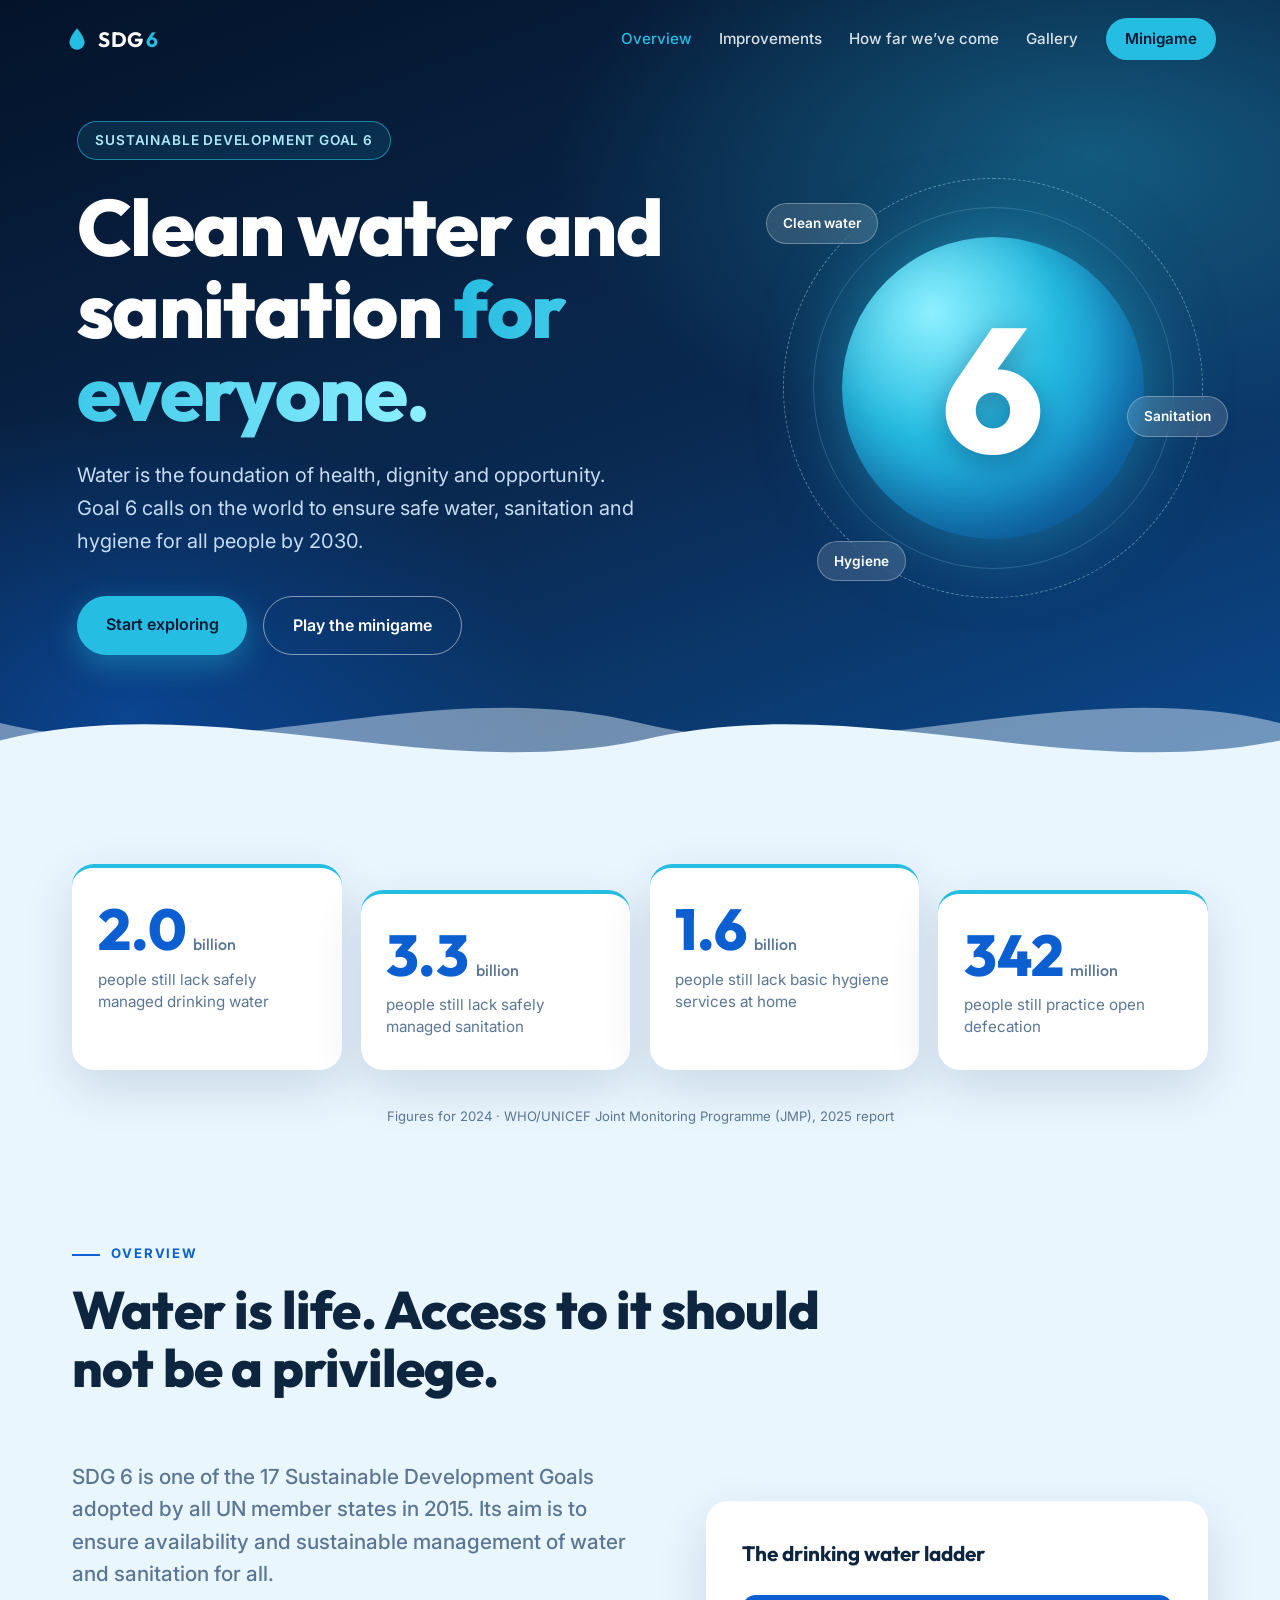
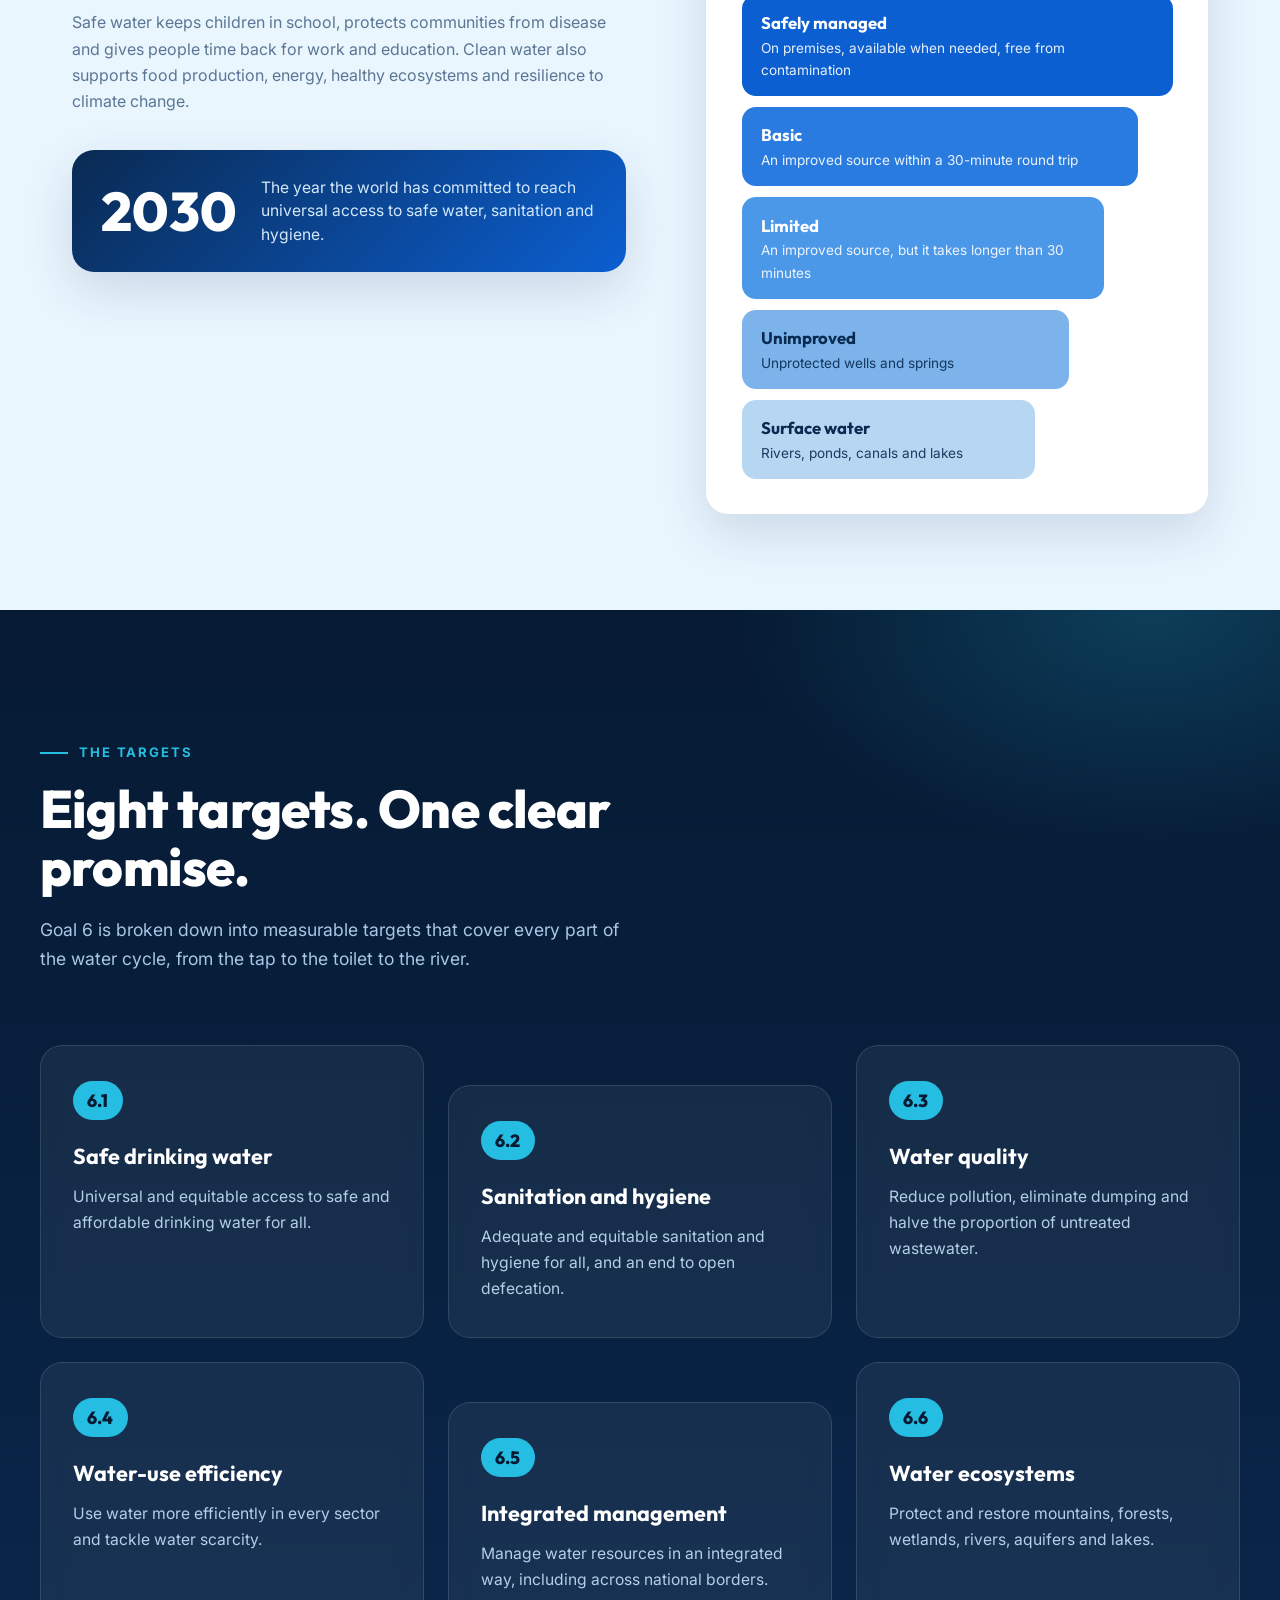
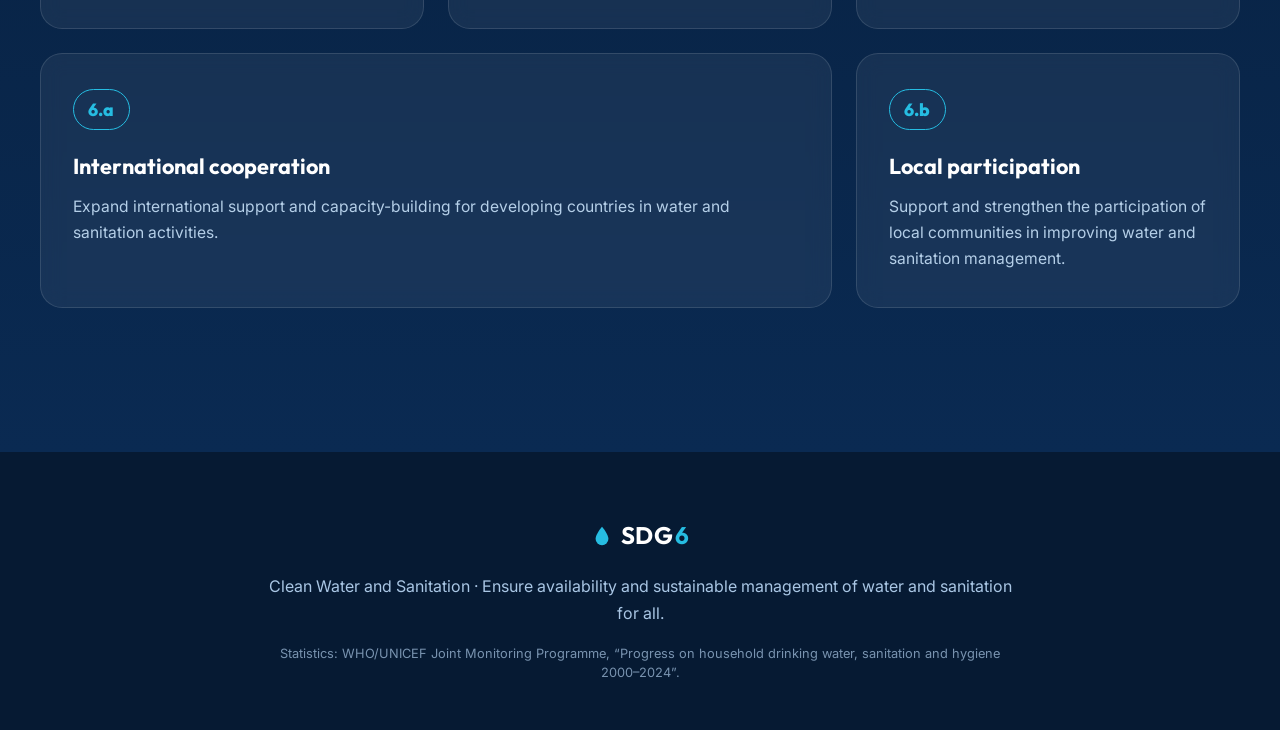
==== index.html @ 5588cc7b "Domen in MAks beta.html" ====
<!DOCTYPE html>
<html lang="en">
<head>
  <meta charset="UTF-8">
  <meta name="viewport" content="width=device-width, initial-scale=1">
  <title>SDG 6 · Clean Water and Sanitation for All</title>
  <meta name="description" content="Explore Sustainable Development Goal 6: ensuring availability and sustainable management of water and sanitation for all by 2030.">
  <link rel="preconnect" href="https://fonts.googleapis.com">
  <link rel="preconnect" href="https://fonts.gstatic.com" crossorigin>
  <link href="https://fonts.googleapis.com/css2?family=Inter:wght@400;500;600&family=Outfit:wght@300;500;700;800&display=swap" rel="stylesheet">
  <link rel="stylesheet" href="style.css">
</head>
<body>

  <!-- TOP NAVIGATION -->
  <header class="nav" id="nav">
    <a href="#top" class="brand">
      <svg viewBox="0 0 24 24" width="26" height="26" aria-hidden="true"><path fill="currentColor" d="M12 2C12 2 5 10.2 5 15a7 7 0 0 0 14 0C19 10.2 12 2 12 2z"/></svg>
      <span>SDG<b>6</b></span>
    </a>
    <button class="burger" id="burger" aria-label="Open menu" aria-expanded="false"><span></span><span></span><span></span></button>
    <nav class="links" id="links">
      <a href="#overview" data-tab="overview">Overview</a>
      <a href="#improve" data-tab="improve">Improvements</a>
      <a href="#progress" data-tab="progress">How far we’ve come</a>
      <a href="#gallery" data-tab="gallery">Gallery</a>
      <a href="#game" data-tab="game" class="pill">Minigame</a>
    </nav>
  </header>

  <!-- HERO -->
  <section class="hero" id="top">
    <div class="bubbles" id="bubbles" aria-hidden="true"></div>
    <div class="hero-inner">
      <div class="hero-text">
        <span class="badge">Sustainable Development Goal 6</span>
        <h1>Clean water and sanitation <em>for everyone.</em></h1>
        <p>Water is the foundation of health, dignity and opportunity. Goal 6 calls on the world to ensure safe water, sanitation and hygiene for all people by 2030.</p>
        <div class="hero-actions">
          <a href="#overview" class="btn primary" data-tab="overview">Start exploring</a>
          <a href="#game" class="btn ghost" data-tab="game">Play the minigame</a>
        </div>
      </div>
      <div class="hero-art" aria-hidden="true">
        <div class="ring ring-1"></div>
        <div class="ring ring-2"></div>
        <div class="orb"><span>6</span></div>
        <div class="chip chip-a">Clean water</div>
        <div class="chip chip-b">Sanitation</div>
        <div class="chip chip-c">Hygiene</div>
      </div>
    </div>
    <svg class="waves" viewBox="0 0 1440 160" preserveAspectRatio="none" aria-hidden="true">
      <path class="w1" d="M0,80 C240,140 480,20 720,80 C960,140 1200,20 1440,80 C1680,140 1920,20 2160,80 C2400,140 2640,20 2880,80 L2880,160 L0,160 Z"/>
      <path class="w2" d="M0,100 C240,40 480,150 720,100 C960,40 1200,150 1440,100 C1680,40 1920,150 2160,100 C2400,40 2640,150 2880,100 L2880,160 L0,160 Z"/>
    </svg>
  </section>

  <main>

    <!-- ============ 1 · OVERVIEW ============ -->
    <section class="panel active" id="panel-overview">

      <div class="stats" id="facts">
        <div class="stat reveal">
          <div class="num"><span class="count" data-target="2.1" data-decimals="1">0</span><small>billion</small></div>
          <p>people still lack safely managed drinking water</p>
        </div>
        <div class="stat reveal" style="--d:.1s">
          <div class="num"><span class="count" data-target="3.4" data-decimals="1">0</span><small>billion</small></div>
          <p>people still lack safely managed sanitation</p>
        </div>
        <div class="stat reveal" style="--d:.2s">
          <div class="num"><span class="count" data-target="1.7" data-decimals="1">0</span><small>billion</small></div>
          <p>people still lack basic hygiene services at home</p>
        </div>
        <div class="stat reveal" style="--d:.3s">
          <div class="num"><span class="count" data-target="354" data-decimals="0">0</span><small>million</small></div>
          <p>people still practice open defecation</p>
        </div>
        <p class="source">Figures for 2024 · WHO/UNICEF Joint Monitoring Programme (JMP), 2025 report</p>
      </div>

      <div class="overview">
        <div class="overview-head reveal">
          <span class="eyebrow">Overview</span>
          <h2>Water is life. Access to it should not be a privilege.</h2>
        </div>
        <div class="overview-body">
          <div class="reveal">
            <p class="lead">SDG 6 is one of the 17 Sustainable Development Goals adopted by all UN member states in 2015. Its aim is to ensure availability and sustainable management of water and sanitation for all.</p>
            <p>Safe water keeps children in school, protects communities from disease and gives people time back for work and education. Clean water also supports food production, energy, healthy ecosystems and resilience to climate change.</p>
            <div class="deadline">
              <strong>2030</strong>
              <span>The year the world has committed to reach universal access to safe water, sanitation and hygiene.</span>
            </div>
          </div>

          <div class="ladder reveal" style="--d:.15s">
            <h3>The drinking water ladder</h3>
            <ol>
              <li class="step s5"><b>Safely managed</b><span>On premises, available when needed, free from contamination</span></li>
              <li class="step s4"><b>Basic</b><span>An improved source within a 30-minute round trip</span></li>
              <li class="step s3"><b>Limited</b><span>An improved source, but it takes longer than 30 minutes</span></li>
              <li class="step s2"><b>Unimproved</b><span>Unprotected wells and springs</span></li>
              <li class="step s1"><b>Surface water</b><span>Rivers, ponds, canals and lakes</span></li>
            </ol>
          </div>
        </div>
      </div>

      <div class="targets" id="targets">
        <div class="targets-head reveal">
          <span class="eyebrow light">The targets</span>
          <h2>Eight targets. One clear promise.</h2>
          <p>Goal 6 is broken down into measurable targets that cover every part of the water cycle, from the tap to the toilet to the river.</p>
        </div>

        <div class="grid">
          <article class="card reveal"><span class="tag">6.1</span><h3>Safe drinking water</h3><p>Universal and equitable access to safe and affordable drinking water for all.</p></article>
          <article class="card reveal" style="--d:.08s"><span class="tag">6.2</span><h3>Sanitation and hygiene</h3><p>Adequate and equitable sanitation and hygiene for all, and an end to open defecation.</p></article>
          <article class="card reveal" style="--d:.16s"><span class="tag">6.3</span><h3>Water quality</h3><p>Reduce pollution, eliminate dumping and halve the proportion of untreated wastewater.</p></article>
          <article class="card reveal"><span class="tag">6.4</span><h3>Water-use efficiency</h3><p>Use water more efficiently in every sector and tackle water scarcity.</p></article>
          <article class="card reveal" style="--d:.08s"><span class="tag">6.5</span><h3>Integrated management</h3><p>Manage water resources in an integrated way, including across national borders.</p></article>
          <article class="card reveal" style="--d:.16s"><span class="tag">6.6</span><h3>Water ecosystems</h3><p>Protect and restore mountains, forests, wetlands, rivers, aquifers and lakes.</p></article>
          <article class="card wide reveal"><span class="tag alt">6.a</span><h3>International cooperation</h3><p>Expand international support and capacity-building for developing countries in water and sanitation activities.</p></article>
          <article class="card wide reveal" style="--d:.1s"><span class="tag alt">6.b</span><h3>Local participation</h3><p>Support and strengthen the participation of local communities in improving water and sanitation management.</p></article>
        </div>
      </div>
    </section>

    <!-- ============ 2 · IMPROVEMENTS ============ -->
    <section class="panel" id="panel-improve">

      <div class="panel-head reveal">
        <span class="eyebrow">Improvements</span>
        <h2>How can we improve?</h2>
        <p>Reaching everyone by 2030 will take action from governments, organizations and ordinary people. Here is where the biggest gaps are, and what each of us can do.</p>
      </div>

      <div class="priorities">
        <article class="pcard reveal"><span class="pnum">01</span><h3>Reach those left behind</h3><p>In fragile contexts, safely managed drinking water coverage is 38 percentage points lower than in other countries.</p></article>
        <article class="pcard reveal" style="--d:.08s"><span class="pnum">02</span><h3>Invest in the least developed countries</h3><p>People there are more than twice as likely to lack basic drinking water and sanitation, and more than three times as likely to lack basic hygiene.</p></article>
        <article class="pcard reveal" style="--d:.16s"><span class="pnum">03</span><h3>Close the rural and urban gap</h3><p>Rural areas have improved but still lag behind, while drinking water and hygiene coverage in urban areas has stagnated.</p></article>
        <article class="pcard reveal"><span class="pnum">04</span><h3>End open defecation</h3><p>354 million people still practice it. Toilets that safely contain and treat waste protect health and dignity.</p></article>
        <article class="pcard reveal" style="--d:.08s"><span class="pnum">05</span><h3>Protect sources and treat wastewater</h3><p>Clean rivers, lakes and aquifers, and treated wastewater, keep drinking water safe for everyone downstream.</p></article>
        <article class="pcard reveal" style="--d:.16s"><span class="pnum">06</span><h3>Use water wisely</h3><p>Using water more efficiently in homes, farms and industry eases scarcity and protects the supply for everyone.</p></article>
      </div>

      <div class="act" id="act">
        <div class="act-head reveal">
          <span class="eyebrow">Take action</span>
          <h2>Everyone can be part of the solution.</h2>
        </div>
        <div class="act-grid">
          <div class="act-card reveal">
            <h3>At home</h3>
            <ul>
              <li>Fix leaking taps and toilets quickly</li>
              <li>Take shorter showers and turn off the tap while brushing</li>
              <li>Never flush wipes or pour oil and chemicals down the drain</li>
            </ul>
          </div>
          <div class="act-card raised reveal" style="--d:.1s">
            <h3>In your community</h3>
            <ul>
              <li>Join river and beach clean-ups</li>
              <li>Support local water-protection projects</li>
              <li>Talk with friends and school about water issues</li>
            </ul>
          </div>
          <div class="act-card reveal" style="--d:.2s">
            <h3>With your voice</h3>
            <ul>
              <li>Share what you learn about SDG 6</li>
              <li>Support organizations working on WASH</li>
              <li>Ask leaders to invest in water and sanitation</li>
            </ul>
          </div>
        </div>

        <div class="cta reveal">
          <h3>Learn more from the official sources</h3>
          <div class="cta-links">
            <a class="btn primary" href="https://sdgs.un.org/goals/goal6" target="_blank" rel="noopener">UN SDG 6 page</a>
            <a class="btn ghost-dark" href="https://washdata.org" target="_blank" rel="noopener">WHO/UNICEF JMP data</a>
          </div>
        </div>
      </div>
    </section>

    <!-- ============ 3 · HOW FAR WE'VE COME ============ -->
    <section class="panel" id="panel-progress">

      <div class="panel-head reveal">
        <span class="eyebrow">Progress</span>
        <h2>How far we’ve come.</h2>
        <p>Since 2000, billions of people have gained access to safer water and sanitation. That is real progress, and it shows that change is possible.</p>
      </div>

      <div class="progress" id="progress-bars">
        <div class="progress-copy reveal">
          <h3 class="sub">Real progress, but not fast enough.</h3>
          <p>Since 2015, hundreds of millions of people have gained safe services, yet universal coverage by 2030 looks increasingly out of reach at the current pace. People in fragile contexts and rural areas are most often left behind.</p>
        </div>

        <div class="bars reveal" style="--d:.15s">
          <div class="bar-group">
            <div class="bar-label"><b>Safely managed drinking water</b><span>68% → 74%</span></div>
            <div class="track"><div class="fill" data-width="74"></div></div>
            <small>Share of the global population, 2015 to 2024</small>
          </div>
          <div class="bar-group">
            <div class="bar-label"><b>Safely managed sanitation</b><span>48% → 58%</span></div>
            <div class="track"><div class="fill" data-width="58"></div></div>
            <small>Share of the global population, 2015 to 2024</small>
          </div>
        </div>
      </div>

      <div class="since">
        <h3 class="mini-title reveal">Since 2015</h3>
        <div class="since-grid">
          <div class="big-stat reveal">
            <strong>961 million</strong>
            <p>more people use safely managed drinking water. The number still lacking it fell by 270 million.</p>
          </div>
          <div class="big-stat reveal" style="--d:.1s">
            <strong>1.2 billion</strong>
            <p>more people use safely managed sanitation. Those without it fell from 3.9 billion to 3.4 billion.</p>
          </div>
          <div class="big-stat reveal" style="--d:.2s">
            <strong>1.5 billion</strong>
            <p>more people gained basic hygiene services. Those without fell from 2.5 billion to 1.7 billion.</p>
          </div>
        </div>
      </div>

      <div class="achievements">
        <h3 class="mini-title reveal">Milestones we have reached</h3>
        <div class="ach-grid">
          <article class="ach reveal">
            <div class="ach-top"><span class="ach-year">2000</span><span class="ach-check">&#10003;</span></div>
            <h4>A first global target</h4>
            <p>The Millennium Development Goals set the first worldwide target: halve the share of people without safe drinking water and basic sanitation by 2015.</p>
          </article>
          <article class="ach reveal" style="--d:.08s">
            <div class="ach-top"><span class="ach-year">2010</span><span class="ach-check">&#10003;</span></div>
            <h4>A human right</h4>
            <p>The UN General Assembly recognizes safe and clean drinking water and sanitation as a human right.</p>
          </article>
          <article class="ach reveal" style="--d:.16s">
            <div class="ach-top"><span class="ach-year">2012</span><span class="ach-check">&#10003;</span></div>
            <h4>Drinking water target met early</h4>
            <p>UN agencies announce that the world has met the Millennium drinking water target, five years ahead of the 2015 deadline.</p>
          </article>
          <article class="ach reveal">
            <div class="ach-top"><span class="ach-year">2015</span><span class="ach-check">&#10003;</span></div>
            <h4>Goal 6 is born</h4>
            <p>All UN member states adopt the 2030 Agenda with a goal just for water and sanitation. At the time, 68% of people used safely managed drinking water and 48% safely managed sanitation.</p>
          </article>
          <article class="ach reveal" style="--d:.08s">
            <div class="ach-top"><span class="ach-year">2023</span><span class="ach-check">&#10003;</span></div>
            <h4>The UN Water Conference</h4>
            <p>Governments meet in New York for the first UN conference on water in 46 years and launch the Water Action Agenda of voluntary commitments.</p>
          </article>
          <article class="ach reveal" style="--d:.16s">
            <div class="ach-top"><span class="ach-year">2024</span><span class="ach-check">&#10003;</span></div>
            <h4>Billions more with safe services</h4>
            <p>74% of people now use safely managed drinking water and 58% safely managed sanitation. Since 2000, 2.2 billion gained safe water and 2.8 billion safe sanitation.</p>
          </article>
        </div>
        <p class="source">Sources: United Nations; WHO/UNICEF Joint Monitoring Programme (JMP), 2025 report</p>
      </div>
    </section>

    <!-- ============ 4 · GALLERY ============ -->
    <section class="panel" id="panel-gallery">
      <div class="photos-section">
        <div class="photos-head reveal">
          <span class="eyebrow">Gallery</span>
          <h2>Why SDG 6 matters.</h2>
          <p>Pictures and stories that show why clean water and sanitation matter.</p>
        </div>

        <div class="photos">
          <figure class="photo reveal">
            <img src="GitSlike/map of water.jpg" alt="Mountain lake" loading="lazy">
            <figcaption><h3>Clean water</h3><p>The amount of people who lack safe drinking water is still quite high. SDG 6 is trying to make that number as close to 0 as possible.</p></figcaption>
          </figure>
          <figure class="photo reveal" style="--d:.1s">
            <img src="GitSlike/galerija2.png" alt="River valley" loading="lazy">
            <figcaption><h3>Sanitation</h3><p>Sanitation in this case means people having access to facillities for safe disposal of human waste and also basic hygiene.</p></figcaption>
          </figure>
          <figure class="photo reveal" style="--d:.2s">
            <img src="GitSlike/galerija3.png" alt="Waterfall" loading="lazy">
            <figcaption><h3>Even if it's dirty</h3><p>SDG 6 also battles against water scarcity and not just drinkable water. This mostly applies to nature which doesn't need water as clean as a human.</p></figcaption>
          </figure>
          <figure class="photo reveal">
            <img src="https://picsum.photos/id/1043/800/600" alt="Lake" loading="lazy">
            <figcaption><h3>The result</h3><p>If it all goes to plan, clean rivers, thriving wetlands, restored forests, and healthy wildlife habitats flourish without pollution or drought.</p></figcaption>
          </figure>
          <figure class="photo reveal" style="--d:.1s">
            <img src="https://picsum.photos/id/1035/800/600" alt="Waterfall in a forest" loading="lazy">
            <figcaption><h3>Photo title five</h3><p>Write your description here. Tell people where the photo was taken and why it matters.</p></figcaption>
          </figure>
          <figure class="photo reveal" style="--d:.2s">
            <img src="https://picsum.photos/id/1016/800/600" alt="Canyon" loading="lazy">
            <figcaption><h3>Photo title six</h3><p>Write your description here. Tell people where the photo was taken and why it matters.</p></figcaption>
          </figure>
          <figure class="photo reveal">
            <img src="https://picsum.photos/id/1011/800/600" alt="Photo seven" loading="lazy">
            <figcaption><h3>Photo title seven</h3><p>Write your description here. Tell people where the photo was taken and why it matters.</p></figcaption>
          </figure>
          <figure class="photo reveal" style="--d:.1s">
            <img src="https://picsum.photos/id/1019/800/600" alt="Photo eight" loading="lazy">
            <figcaption><h3>Photo title eight</h3><p>Write your description here. Tell people where the photo was taken and why it matters.</p></figcaption>
          </figure>
          <figure class="photo reveal" style="--d:.2s">
            <img src="https://picsum.photos/id/1036/800/600" alt="Photo nine" loading="lazy">
            <figcaption><h3>Photo title nine</h3><p>Write your description here. Tell people where the photo was taken and why it matters.</p></figcaption>
          </figure>
          <figure class="photo reveal">
            <img src="https://picsum.photos/id/1037/800/600" alt="Photo ten" loading="lazy">
            <figcaption><h3>Maks</h3><p>2. year of school of electrical engineering and computer science, co.creator of this site. My goal is to make body of waters cleaner.</p></figcaption>
          </figure>
          <figure class="photo reveal" style="--d:.1s">
            <img src="GitSlike/1000017755.jpg" alt="Photo eleven" loading="lazy">
            <figcaption><h3>Domen</h3><p>2. year of school of electrical engineering and computer science, co.creator of this site. My goal is to reduce the amount of water in households.</p></figcaption>
          </figure>
          <figure class="photo reveal" style="--d:.2s">
            <img src="https://picsum.photos/id/1050/800/600" alt="Photo twelve" loading="lazy">
            <figcaption><h3>Photo title twelve</h3><p>Write your description here. Tell people where the photo was taken and why it matters.</p></figcaption>
          </figure>
        </div>

        <!-- Replace VIDEO_ID_1 and VIDEO_ID_2 with the part after v= in your YouTube links -->
        <div class="videos">
          <figure class="video reveal">
            <div class="frame">
              <iframe src="https://www.youtube.com/embed/SZ3URB7Hmvo" title="Video one" loading="lazy" referrerpolicy="strict-origin-when-cross-origin" allow="accelerometer; autoplay; clipboard-write; encrypted-media; gyroscope; picture-in-picture; web-share" allowfullscreen></iframe>
            </div>
            <figcaption><h3>COIL 2026 get to know me. - Maks</h3><p>Hello I'm Maks, the cocreator of this site. In this youtube video you will get to know me and my goals.</p></figcaption>
          </figure>
          <figure class="video reveal" style="--d:.1s">
            <div class="frame">
              <iframe src="https://www.youtube.com/embed/B6Ui6oobyuA" title="Video two" loading="lazy" referrerpolicy="strict-origin-when-cross-origin" allow="accelerometer; autoplay; clipboard-write; encrypted-media; gyroscope; picture-in-picture; web-share" allowfullscreen></iframe>
            </div>
            <figcaption><h3>Coil 2026_Get to know me. - Domen</h3><p>Hey there I'm Domen. I'm the cocreator of this site. I made a youtube video so you will get to know my interests.</p></figcaption>
          </figure>
        </div>
      </div>
    </section>

    <!-- ============ 5 · MINIGAME ============ -->
    <section class="panel" id="panel-game">
      <div class="panel-head reveal">
        <span class="eyebrow">Minigame</span>
        <h2>Clean the ocean.</h2>
        <p>Throw your tool from the boat and pull plastic out of the sea. Sell it, upgrade your gear by answering SDG 6 questions and donate to the Clean Water Fund. The game ends when the whole ocean is clean.</p>
      </div>

      <div class="game-section reveal">
        <div class="game-card">
          <div class="hud">
            <div>Money<b id="hud-money">$0</b></div>
            <div>Bag<b id="hud-bag">$0</b></div>
            <div>Trash left<b id="hud-left">0</b></div>
          </div>

          <div class="stage">
            <canvas id="game" width="480" height="270"></canvas>

            <div class="overlay" id="game-overlay">
              <h3 id="ov-title">Clean the ocean</h3>
              <p id="ov-text">Click on the sea to throw your tool and pull out plastic. Sell it, upgrade your gear by answering SDG 6 questions and donate to the Clean Water Fund. Clean the whole ocean to win.</p>
              <button class="btn primary" id="game-start" type="button">Start game</button>
            </div>

            <div class="overlay quiz hidden" id="quiz">
              <h3 id="quiz-q"></h3>
              <div class="quiz-opts" id="quiz-opts"></div>
              <p class="quiz-hint" id="quiz-hint"></p>
              <div class="quiz-actions">
                <button class="btn ghost small" id="quiz-clue" type="button">Use a clue</button>
                <button class="btn ghost small" id="quiz-cancel" type="button">Cancel</button>
              </div>
            </div>
          </div>

          <div class="msg" id="game-msg">Click on the sea to throw your tool.</div>

          <div class="shop">
            <div class="shop-card">
              <h4>Upgrades</h4>
              <button class="shop-btn" id="btn-range" type="button"></button>
              <button class="shop-btn" id="btn-cap" type="button"></button>
              <button class="shop-btn alt" id="btn-tool" type="button"></button>
              <p class="shop-note" id="tool-info"></p>
            </div>
            <div class="shop-card">
              <h4>Bag and clues</h4>
              <button class="shop-btn" id="btn-sell" type="button">Sell bag</button>
              <p class="shop-note" id="clue-info"></p>
            </div>
            <div class="shop-card">
              <h4>Clean Water Fund</h4>
              <div class="don-bar"><div id="don-fill"></div></div>
              <p class="shop-note" id="don-text"></p>
              <div class="don-row">
                <button class="shop-btn" id="don-10" type="button">Donate $10</button>
                <button class="shop-btn" id="don-50" type="button">$50</button>
                <button class="shop-btn" id="don-all" type="button">All</button>
              </div>
              <p class="shop-note" id="perks"></p>
            </div>
          </div>
        </div>
        <p class="game-hint">Tip: click the sea to throw. Press S to sell and Esc to pause. The tiny sparkles are microplastics, you need the Micro-filter for those.</p>
      </div>
    </section>

  </main>

  <footer>
    <div class="foot-inner">
      <div class="brand light">
        <svg viewBox="0 0 24 24" width="22" height="22" aria-hidden="true"><path fill="currentColor" d="M12 2C12 2 5 10.2 5 15a7 7 0 0 0 14 0C19 10.2 12 2 12 2z"/></svg>
        <span>SDG<b>6</b></span>
      </div>
      <p>Clean Water and Sanitation · Ensure availability and sustainable management of water and sanitation for all.</p>
      <small>Statistics: WHO/UNICEF Joint Monitoring Programme, “Progress on household drinking water, sanitation and hygiene 2000–2024”.</small>
    </div>
  </footer>

  <script>
    // ---------- Mobile menu ----------
    const burger = document.getElementById('burger');
    const links = document.getElementById('links');
    burger.addEventListener('click', () => {
      const open = links.classList.toggle('open');
      burger.classList.toggle('active', open);
      burger.setAttribute('aria-expanded', open);
    });
    links.querySelectorAll('a').forEach(a => a.addEventListener('click', () => {
      links.classList.remove('open');
      burger.classList.remove('active');
      burger.setAttribute('aria-expanded', false);
    }));

    // ---------- Nav background on scroll ----------
    const nav = document.getElementById('nav');
    const onScroll = () => nav.classList.toggle('scrolled', window.scrollY > 40);
    window.addEventListener('scroll', onScroll, { passive: true });
    onScroll();

    // ---------- Floating bubbles ----------
    const bubbles = document.getElementById('bubbles');
    for (let i = 0; i < 22; i++) {
      const b = document.createElement('span');
      const size = 6 + Math.random() * 28;
      b.style.width = b.style.height = size + 'px';
      b.style.left = Math.random() * 100 + '%';
      b.style.animationDuration = 9 + Math.random() * 14 + 's';
      b.style.animationDelay = -Math.random() * 20 + 's';
      bubbles.appendChild(b);
    }

    // ---------- Count-up numbers ----------
    function countUp(el) {
      const target = parseFloat(el.dataset.target);
      const decimals = parseInt(el.dataset.decimals || 0, 10);
      const duration = 1800;
      const start = performance.now();
      function tick(now) {
        const p = Math.min((now - start) / duration, 1);
        const eased = 1 - Math.pow(1 - p, 3);
        el.textContent = (target * eased).toFixed(decimals);
        if (p < 1) requestAnimationFrame(tick);
      }
      requestAnimationFrame(tick);
    }

    // ---------- Reveal on scroll ----------
    const io = new IntersectionObserver((entries) => {
      entries.forEach(entry => {
        if (!entry.isIntersecting) return;
        const el = entry.target;
        el.classList.add('visible');
        el.querySelectorAll('.count').forEach(countUp);
        el.querySelectorAll('.fill').forEach(f => f.style.width = f.dataset.width + '%');
        io.unobserve(el);
      });
    }, { threshold: 0.2 });
    document.querySelectorAll('.reveal').forEach(el => io.observe(el));

    // ---------- Click a box to zoom it in (click again, click elsewhere or press Esc to close) ----------
    let zoomedEl = null;
    document.querySelectorAll('.stat, .card, .act-card, .photo, .pcard, .big-stat, .ach').forEach(el => {
      el.addEventListener('click', (e) => {
        e.stopPropagation();
        if (zoomedEl && zoomedEl !== el) zoomedEl.classList.remove('zoomed');
        el.classList.toggle('zoomed');
        zoomedEl = el.classList.contains('zoomed') ? el : null;
      });
    });
    function closeZoom() {
      if (zoomedEl) { zoomedEl.classList.remove('zoomed'); zoomedEl = null; }
    }
    document.addEventListener('click', closeZoom);
    document.addEventListener('keydown', (e) => { if (e.key === 'Escape') closeZoom(); });

    // ---------- MINIGAME: Clean the ocean (first person) ----------
    (function () {
      const canvas = document.getElementById('game');
      const ctx = canvas.getContext('2d');
      ctx.imageSmoothingEnabled = false;
      const W = 480, H = 270, HOR = 118, Y_NEAR = 214, Y_FAR = 126, HX = W / 2, HY = 240;
      const $ = id => document.getElementById(id);
      const overlay = $('game-overlay'), ovTitle = $('ov-title'), ovText = $('ov-text'), startBtn = $('game-start');
      const quizEl = $('quiz'), quizQ = $('quiz-q'), quizOpts = $('quiz-opts'), quizHint = $('quiz-hint');
      const quizClue = $('quiz-clue'), quizCancel = $('quiz-cancel');
      const moneyEl = $('hud-money'), bagEl = $('hud-bag'), leftEl = $('hud-left'), msgEl = $('game-msg');
      const btnRange = $('btn-range'), btnCap = $('btn-cap'), btnTool = $('btn-tool'), btnSell = $('btn-sell');
      const toolInfo = $('tool-info'), clueInfo = $('clue-info'), donText = $('don-text'), donFill = $('don-fill'), perksEl = $('perks');

      // ----- balance (change these numbers to make the game easier or harder) -----
      const TRASH_TOTAL = 90, MICRO_TOTAL = 30, TOTAL = TRASH_TOTAL + MICRO_TOTAL, MAX_ACTIVE = 14;
      const TOOLS = [
        { name: 'Hook', r: 16, micro: false, reel: 0.55, col: '#cfd8e3' },
        { name: 'Net', r: 24, micro: false, reel: 0.5, col: '#e8d9a8' },
        { name: 'Micro-filter', r: 24, micro: true, reel: 0.5, col: '#6fe0f0' },
        { name: 'Big net', r: 36, micro: true, reel: 0.42, col: '#f0c35a' },
        { name: 'Trawl net', r: 48, micro: true, reel: 0.32, col: '#ff9a5a' }
      ];
      const RANGE_COST = [20, 35, 55, 80], CAP_COST = [25, 45, 70, 100, 140];
      const MILESTONES = [
        { at: 120, key: 'finn', name: 'Finn the dolphin sells your bag for you' },
        { at: 300, key: 'bless', name: 'Clean Water Blessing: +25% on everything you sell' },
        { at: 600, key: 'sally', name: 'Sally the turtle pulls out trash for you' }
      ];
      const QUIZ = [
        { q: 'What does SDG 6 aim to ensure for everyone?', a: ['Clean water and sanitation', 'Cheap electricity', 'Faster internet'], h: 'Think about the tap and the toilet.' },
        { q: 'By which year should SDG 6 be reached?', a: ['2030', '2025', '2050'], h: 'It is the deadline of the whole 2030 Agenda.' },
        { q: 'Roughly how many people still lack safely managed drinking water?', a: ['2.1 billion', '210 million', '21 million'], h: 'More than two thousand million.' },
        { q: 'What does WASH stand for?', a: ['Water, Sanitation and Hygiene', 'Waste, Air, Soil and Heat', 'Wells, Aquifers, Seas and Harbours'], h: 'Think of washing your hands.' },
        { q: 'Microplastics are plastic pieces smaller than about...', a: ['5 millimetres', '5 centimetres', '5 metres'], h: 'Smaller than a pencil eraser.' },
        { q: 'Which target aims to halve the share of untreated wastewater?', a: ['6.3 Water quality', '6.4 Water-use efficiency', '6.6 Water ecosystems'], h: 'It is about pollution and dumping.' },
        { q: 'Which sector uses the most freshwater worldwide?', a: ['Agriculture', 'Tourism', 'Mining'], h: 'Think about growing food.' },
        { q: 'On the drinking water ladder, which is the top rung?', a: ['Safely managed', 'Basic', 'Limited'], h: 'On premises, available when needed and free from contamination.' },
        { q: 'A basic drinking water source is within a round trip of at most...', a: ['30 minutes', '3 hours', '5 minutes'], h: 'Half an hour.' },
        { q: 'Target 6.6 protects which of these?', a: ['Wetlands, rivers, lakes and aquifers', 'Highways and bridges', 'Airports'], h: 'Water ecosystems.' },
        { q: 'How many Sustainable Development Goals are there?', a: ['17', '8', '30'], h: 'Seventeen.' },
        { q: 'Why should wipes and chemicals never go down the drain?', a: ['They pollute water and block sewers', 'They make water taste better', 'They help clean the pipes'], h: 'Think of what ends up in rivers and the sea.' }
      ];
      const facts = [
        '2.1 billion people still lack safely managed drinking water.',
        '3.4 billion people still lack safely managed sanitation.',
        '354 million people still practice open defecation.',
        'Since 2015, 961 million more people gained safely managed drinking water.',
        '1.7 billion people still lack basic hygiene services at home.'
      ];

      // ----- helpers -----
      const hx = h => [1, 3, 5].map(i => parseInt(h.substr(i, 2), 16));
      const mx = (a, b, k) => a.map((v, i) => v + (b[i] - v) * k);
      const css = a => 'rgb(' + a.map(Math.round).join(',') + ')';
      const cv = (w, h) => { const c = document.createElement('canvas'); c.width = w; c.height = h; return c; };
      const R = (x, y, w, h, c) => { ctx.fillStyle = c; ctx.fillRect(Math.round(x), Math.round(y), Math.max(1, Math.round(w)), Math.max(1, Math.round(h))); };
      const clamp = (v, a, b) => Math.max(a, Math.min(b, v));
      const shuffle = a => { for (let i = a.length - 1; i > 0; i--) { const j = Math.floor(Math.random() * (i + 1)); const tmp = a[i]; a[i] = a[j]; a[j] = tmp; } return a; };
      function disc(c, cx, cy, r, col) {
        c.fillStyle = col;
        for (let dy = -r; dy <= r; dy++) { const w = Math.floor(Math.sqrt(r * r - dy * dy)); c.fillRect(cx - w, cy + dy, 2 * w + 1, 1); }
      }

      // ----- pixel-art sprites (each trash type has its own drawing) -----
      const PAL = { k: '#1b2230', w: '#ffffff', l: '#cfd8e3', g: '#8b97a8', c: '#9be8ff', b: '#3fa7e8', B: '#1f6fb5',
        r: '#e0453d', R: '#9c2a2a', n: '#8a5a33', N: '#5a3820', t: '#c9a06a', s: '#2a2d35', S: '#44485a', G: '#3fa14a', h: '#25702f' };
      function bake(rows) {
        const c = cv(rows[0].length, rows.length), x = c.getContext('2d');
        rows.forEach((row, j) => [...row].forEach((ch, i) => { if (PAL[ch]) { x.fillStyle = PAL[ch]; x.fillRect(i, j, 1, 1); } }));
        return c;
      }
      const BOTTLE = bake(['...kkkk...', '...kbbk...', '...kkkk...', '..kllllk..', '.kwccllllk', '.kwcclllgk', '.kwcclllgk', '.kwBBBBBgk',
        '.kwBBBBBgk', '.kwcclllgk', '.kwcclllgk', '.kwcclllgk', '..kllllgk.', '...kkkk...']);
      const CAN = bake(['..kkkkkk..', '.kgggggglk', '.kkkkkkkkk', '.krrrrrrRk', '.krwwwwrRk', '.krrwwrrRk', '.krrrrrrRk', '.kwrrrrrRk',
        '.kwrrrrrRk', '.krrrrrrRk', '.kkkkkkkkk', '..kgggggk.', '...kkkkk..']);
      const BAG = bake(['....kk..kk....', '...kwwkkwwk...', '..kwwwwwwwwk..', '.kwwlwwwwlwwk.', '.kwlwwwwwwlwwk', 'kwwwwwwwwwwwwk',
        'kwllwwwwwwwllk', 'kwwwwwwlwwwwwk', '.kwwwwwwwwwwk.', '.kgwwwwwwwwgk.', '..kggwwwwggk..', '...kkkkkkkk...']);
      const BOOT = bake(['..kkkkkk......', '..knnnnk......', '..knnnnk......', '..kNnnnk......', '..knnnnk......', '..knnnnkkkk...',
        '..knnnnnnnnkk.', '.knntnnnnnnnnk', '.knnnnnnnnnnnk', '.kNNNNNNNNNNNk', '.kssssssssssk.', '.kSSSSSSSSSSk.', '..kkkkkkkkkk..']);
      const TIRE = bake(['....kkkkkk....', '..kkSSSSSSkk..', '.kSSssssssSSk.', '.kSsskkkksssk.', 'kSssk.....kssk', 'ksk.........sk',
        'ksk.........sk', 'ksk.........sk', 'kSssk.....kssk', '.kSsskkkksssk.', '.kSSssssssSSk.', '..kkSSSSSSkk..', '....kkkkkk....']);
      const DOLPHIN = bake(['.......kk.....', '......kbbk....', '..kkkkbbbbk...', '.kbbbbbbbbbk..', 'kbbbbbbwwwwbk.', '.kkbbbbwwwbk..', '...kkkkkkkk...']);
      const TURTLE = bake(['...kkkkkk....', '..khGGGGhk...', '.khGhGGhGhk..', 'khGGhGGhGhktt', '.kkhGGGGhkttk', '..kkk..kkk...']);
      const TRASH = [{ spr: BOTTLE, v: 8 }, { spr: CAN, v: 6 }, { spr: BAG, v: 7 }, { spr: BOOT, v: 12 }, { spr: TIRE, v: 25 }];
      const MICRO_COL = ['#ffffff', '#ff9ec7', '#9be8ff', '#a8ff9e', '#ffe08a'];

      // ----- pre-rendered scenery -----
      function makeSky() {
        const c = cv(W, HOR), x = c.getContext('2d'), top = hx('#4f9be0'), bot = hx('#d6f1ff'), bands = 15, bh = Math.ceil(HOR / bands);
        for (let i = 0; i < bands; i++) {
          const col = css(mx(top, bot, i / (bands - 1)));
          x.fillStyle = col; x.fillRect(0, i * bh, W, bh);
          if (i) for (let px = 0; px < W; px += 2) { x.fillRect(px + (i % 2), i * bh - 2, 1, 1); x.fillRect(px + 1 - (i % 2), i * bh - 1, 1, 1); }
        }
        for (let r = 40; r >= 18; r -= 4) { x.globalAlpha = 0.07; disc(x, 372, 62, r, '#fff6c8'); }
        x.globalAlpha = 1; disc(x, 372, 62, 17, '#fff0a0'); disc(x, 372, 62, 13, '#fffbe0');
        for (let px = 0; px < W; px++) {
          const h = Math.round(7 + 4 * Math.sin(px * 0.021) + 3 * Math.sin(px * 0.07 + 1) + 2 * Math.sin(px * 0.17));
          x.fillStyle = '#9dbfdc'; x.fillRect(px, HOR - h, 1, h);
          x.fillStyle = '#b6d2e8'; x.fillRect(px, HOR - h, 1, 1);
        }
        x.fillStyle = 'rgba(225,242,255,.55)'; x.fillRect(0, HOR - 5, W, 5);
        return c;
      }
      function makeCloud(w, h) {
        const c = cv(w, h), x = c.getContext('2d');
        [[0.2, 0.68, 0.17], [0.4, 0.48, 0.24], [0.62, 0.5, 0.21], [0.8, 0.68, 0.15], [0.5, 0.72, 0.2]]
          .forEach(b => disc(x, Math.round(b[0] * w), Math.round(b[1] * h), Math.round(b[2] * w * 0.5), '#ffffff'));
        x.globalCompositeOperation = 'source-atop';
        x.fillStyle = 'rgba(150,185,220,.6)'; x.fillRect(0, Math.round(h * 0.68), w, h);
        x.fillStyle = 'rgba(190,215,240,.5)'; x.fillRect(0, Math.round(h * 0.55), w, Math.round(h * 0.13));
        return c;
      }
      function makeSea() {
        const SH = H - HOR, c = cv(W + 16, SH), x = c.getContext('2d');
        const far = hx('#7fd3e6'), mid = hx('#2a8fd0'), near = hx('#0f4f98');
        for (let y = 0; y < SH; y++) {
          const k = y / SH;
          x.fillStyle = css(k < 0.4 ? mx(far, mid, k / 0.4) : mx(mid, near, (k - 0.4) / 0.6));
          x.fillRect(0, y, W + 16, 1);
        }
        let s = 11; const r = () => (s = (s * 16807) % 2147483647) / 2147483647;
        for (let i = 0; i < 1400; i++) {
          const y = Math.floor(r() * SH), k = y / SH, len = Math.round(2 + k * 16 * (0.4 + r())), px = Math.floor(r() * (W + 16));
          x.fillStyle = r() < 0.6 ? 'rgba(255,255,255,' + (0.1 + 0.25 * r()) + ')' : 'rgba(5,40,90,' + (0.12 + 0.2 * r()) + ')';
          x.fillRect(px, y, len, 1);
        }
        return c;
      }
      function makeDeck() {
        const DH = H - 222, c = cv(W, DH), x = c.getContext('2d');
        x.fillStyle = '#6b4a2b'; x.fillRect(0, 4, W, DH);
        for (let i = 0; i < 6; i++) { x.fillStyle = '#4a3019'; x.fillRect(0, 4 + i * 8, W, 1); x.fillStyle = '#7f5c36'; x.fillRect(0, 5 + i * 8, W, 1); }
        x.fillStyle = '#4a3019';
        for (let i = -9; i <= 9; i++) for (let y = 4; y < DH; y++) x.fillRect(Math.round(W / 2 + i * (22 + 60 * (y - 4) / (DH - 4))), y, 1, 1);
        let s = 5; const r = () => (s = (s * 16807) % 2147483647) / 2147483647;
        for (let i = 0; i < 260; i++) {
          x.fillStyle = r() < 0.5 ? 'rgba(40,24,10,.35)' : 'rgba(255,220,160,.18)';
          x.fillRect(Math.floor(r() * W), 4 + Math.floor(r() * (DH - 4)), 2 + Math.floor(r() * 6), 1);
        }
        x.fillStyle = '#c79a5b'; x.fillRect(0, 0, W, 2); x.fillStyle = '#8b6a3f'; x.fillRect(0, 2, W, 2);
        return c;
      }
      const skyImg = makeSky(), seaTile = makeSea(), deckImg = makeDeck();
      const clouds = [{ img: makeCloud(96, 34), x: 0, y: 18, v: 3 }, { img: makeCloud(70, 26), x: 200, y: 46, v: 2 }, { img: makeCloud(120, 40), x: 330, y: 8, v: 1.4 }];

      // ----- perspective: depth d (0 = at the boat, 1 = far away) -----
      const spread = p => 240 - 90 * p;
      const dToY = d => Y_NEAR + (Y_FAR - Y_NEAR) * Math.pow(d, 0.6);
      const yToD = y => Math.pow(clamp((y - Y_NEAR) / (Y_FAR - Y_NEAR), 0, 1), 1 / 0.6);
      function proj(d, lat) {
        const p = Math.pow(d, 0.6);
        return { y: Y_NEAR + (Y_FAR - Y_NEAR) * p, x: HX + lat * spread(p), s: d > 0.55 ? 1 : d > 0.18 ? 2 : 3 };
      }

      // ----- state -----
      let items = [], pool = [], particles = [], ripples = [], texts = [], anims = [];
      let money = 0, bagValue = 0, clues = 0, rangeLv = 0, capLv = 0, tier = 0, donated = 0, perks = {};
      let t = 0, last = 0, spawnT = 0, finnT = 6, sallyT = 3.5, uiT = 0, hook = null, aim = null, qOrder = [], qCur = null;
      let mode = 'idle'; // idle | running | paused | quiz | over
      const range = () => 36 + 14 * rangeLv;
      const capacity = () => 1 + capLv;
      const mult = () => (perks.bless ? 1.25 : 1);
      const remaining = () => pool.length + items.length + (hook ? hook.caught.length : 0);
      const say = s => { msgEl.textContent = s; };

      function buildPool() {
        const p = [];
        for (let i = 0; i < TRASH_TOTAL; i++) { const r = Math.random(); p.push({ k: r < 0.3 ? 0 : r < 0.55 ? 1 : r < 0.75 ? 2 : r < 0.9 ? 3 : 4 }); }
        for (let i = 0; i < MICRO_TOTAL; i++) p.push({ micro: true });
        return shuffle(p);
      }
      function spawnItem(def) {
        const it = { micro: !!def.micro, d: (def.micro ? 0.3 : 0.55) + Math.random() * 0.45, lat: (Math.random() * 2 - 1) * 0.9,
          vx: (Math.random() - 0.5) * 0.05, ph: Math.random() * 6 };
        if (it.micro) {
          it.v = 4; it.pts = [];
          for (let i = 0; i < 7; i++) it.pts.push([Math.round((Math.random() - 0.5) * 14), Math.round((Math.random() - 0.5) * 6), Math.random() < 0.3 ? 2 : 1, MICRO_COL[i % 5]]);
        } else { const T = TRASH[def.k]; it.spr = T.spr; it.v = T.v; }
        items.push(it);
      }
      function reset() {
        items = []; particles = []; ripples = []; texts = []; anims = []; hook = null; qOrder = [];
        pool = buildPool();
        money = 0; bagValue = 0; clues = 0; rangeLv = 0; capLv = 0; tier = 0; donated = 0; perks = {};
        spawnT = 0.5; finnT = 6; sallyT = 3.5; uiT = 0;
        for (let i = 0; i < 8; i++) spawnItem(pool.pop());
        say('Click on the sea to throw your tool.');
        ui();
      }

      // ----- user interface (shop, HUD) -----
      function ui() {
        moneyEl.textContent = '$' + money; bagEl.textContent = '$' + bagValue; leftEl.textContent = remaining();
        const rc = RANGE_COST[rangeLv], cc = CAP_COST[capLv];
        btnRange.textContent = rc ? 'Throw range ' + range() + ' m → ' + (range() + 14) + ' m · $' + rc : 'Throw range: max (' + range() + ' m)';
        btnRange.disabled = !rc || money < rc;
        btnCap.textContent = cc ? 'Catch at once ' + capacity() + ' → ' + (capacity() + 1) + ' · $' + cc : 'Catch at once: max (' + capacity() + ')';
        btnCap.disabled = !cc || money < cc;
        btnTool.textContent = tier < TOOLS.length - 1 ? 'Upgrade tool: answer a question' : 'All tools unlocked';
        btnTool.disabled = tier >= TOOLS.length - 1;
        toolInfo.textContent = 'Tool: ' + TOOLS[tier].name + (TOOLS[tier].micro ? ' (catches microplastics)' : '') + (tier < TOOLS.length - 1 ? '. Next: ' + TOOLS[tier + 1].name + '.' : '.');
        btnSell.textContent = 'Sell bag ($' + Math.round(bagValue * mult()) + ')';
        btnSell.disabled = bagValue <= 0;
        clueInfo.textContent = 'Clues: ' + clues + '. You sometimes find one while pulling out trash. Use them in the quiz.';
        const next = MILESTONES.find(m => donated < m.at), prev = MILESTONES.filter(m => donated >= m.at).pop();
        donText.textContent = next ? 'Donated $' + donated + '. Next reward at $' + next.at + ': ' + next.name + '.' : 'Donated $' + donated + '. All rewards unlocked!';
        donFill.style.width = (next ? (donated - (prev ? prev.at : 0)) / (next.at - (prev ? prev.at : 0)) * 100 : 100) + '%';
        perksEl.textContent = MILESTONES.filter(m => perks[m.key]).map(m => '✓ ' + m.name).join('  ');
        $('don-10').disabled = money < 10; $('don-50').disabled = money < 50; $('don-all').disabled = money < 1;
      }
      function sell(auto) {
        if (mode !== 'running' || bagValue <= 0) return;
        const gain = Math.round(bagValue * mult());
        money += gain; bagValue = 0;
        texts.push({ x: HX - 20, y: 205, life: 1.1, s: '+$' + gain, c: '#ffe14a' });
        say(auto ? 'Finn sold your bag for $' + gain + '!' : 'Sold for $' + gain + '.');
        ui();
      }
      function donate(amount) {
        if (mode !== 'running') return;
        amount = Math.min(amount, money);
        if (amount <= 0) return;
        money -= amount; donated += amount;
        MILESTONES.forEach(m => {
          if (donated >= m.at && !perks[m.key]) {
            perks[m.key] = true;
            say('Thank you! Reward unlocked: ' + m.name + '.');
            texts.push({ x: HX, y: 110, life: 2, s: 'REWARD UNLOCKED!', c: '#8ef0ff', center: true });
          }
        });
        ui();
      }
      btnSell.addEventListener('click', () => sell(false));
      btnRange.addEventListener('click', () => {
        const c = RANGE_COST[rangeLv];
        if (mode !== 'running' || !c || money < c) return;
        money -= c; rangeLv++; say('Throw range is now ' + range() + ' m.'); ui();
      });
      btnCap.addEventListener('click', () => {
        const c = CAP_COST[capLv];
        if (mode !== 'running' || !c || money < c) return;
        money -= c; capLv++; say('You can now pull out ' + capacity() + ' items at once.'); ui();
      });
      $('don-10').addEventListener('click', () => donate(10));
      $('don-50').addEventListener('click', () => donate(50));
      $('don-all').addEventListener('click', () => donate(money));

      // ----- quiz (unlocks the next tool) -----
      btnTool.addEventListener('click', openQuiz);
      function openQuiz() {
        if (mode !== 'running' || tier >= TOOLS.length - 1) return;
        if (!qOrder.length) qOrder = shuffle(QUIZ.map((_, i) => i));
        qCur = QUIZ[qOrder.pop()];
        quizQ.textContent = qCur.q; quizHint.textContent = '';
        quizOpts.innerHTML = '';
        shuffle(qCur.a.map((_, i) => i)).forEach(i => {
          const b = document.createElement('button');
          b.type = 'button'; b.className = 'quiz-opt'; b.textContent = qCur.a[i]; b.dataset.ok = i === 0 ? '1' : '0';
          quizOpts.appendChild(b);
        });
        quizClue.textContent = 'Use a clue (' + clues + ')'; quizClue.disabled = clues < 1;
        mode = 'quiz'; quizEl.classList.remove('hidden');
      }
      function closeQuiz() { quizEl.classList.add('hidden'); if (mode === 'quiz') run(); }
      quizOpts.addEventListener('click', e => {
        const b = e.target.closest('.quiz-opt');
        if (!b || b.disabled) return;
        quizOpts.querySelectorAll('.quiz-opt').forEach(x => { x.disabled = true; });
        if (b.dataset.ok === '1') {
          b.classList.add('right'); tier++;
          say('Correct! New tool: ' + TOOLS[tier].name + '.');
          setTimeout(closeQuiz, 900);
        } else {
          b.classList.add('wrong'); quizOpts.querySelector('[data-ok="1"]').classList.add('right');
          say('Not quite. You get a new question next time.');
          setTimeout(closeQuiz, 1500);
        }
        ui();
      });
      quizClue.addEventListener('click', () => {
        if (clues < 1) return;
        clues--; quizHint.textContent = 'Clue: ' + qCur.h;
        quizClue.disabled = true; quizClue.textContent = 'Use a clue (' + clues + ')'; ui();
      });
      quizCancel.addEventListener('click', closeQuiz);

      // ----- throwing, catching, reeling -----
      function throwAt(cx, cy) {
        if (mode !== 'running' || hook) return;
        let ty = clamp(cy, Y_FAR, Y_NEAR), d = yToD(ty);
        const maxD = range() / 100;
        if (d > maxD) { d = maxD; ty = dToY(d); say('Out of range! Upgrade your throw range.'); }
        hook = { phase: 'throw', t: 0, dur: 0.38, tx: clamp(cx, 8, W - 8), ty: ty, tier: tier, caught: [] };
      }
      function land() {
        const T = TOOLS[hook.tier], r = T.r;
        const near = items.map(it => {
          const p = proj(it.d, it.lat), dx = (p.x - hook.tx) / r, dy = (p.y - 4 - hook.ty) / (r * 0.5);
          return { it: it, p: p, q: dx * dx + dy * dy };
        }).filter(o => o.q <= 1 && it_ok(o.it, T));
        near.sort((a, b) => a.q - b.q);
        near.slice(0, capacity()).forEach(o => {
          items.splice(items.indexOf(o.it), 1);
          hook.caught.push({ it: o.it, x: o.p.x, y: o.p.y - 4 });
        });
        burst(hook.tx, hook.ty, ['#ffffff', '#9be8ff', '#3fa7e8'], 14, 70);
        ripples.push({ x: hook.tx, y: hook.ty, r: r, life: 0.6, max: 0.6 });
        if (!hook.caught.length) {
          const sparkle = items.some(it => it.micro && Math.abs(proj(it.d, it.lat).x - hook.tx) < r);
          say(sparkle && !T.micro ? 'Those tiny sparkles are microplastics. Unlock the Micro-filter to catch them.' : 'Missed! Aim at the floating trash.');
        }
      }
      function it_ok(it, T) { return (!it.micro || T.micro) && it.d * 100 <= range() + 0.5; }
      function addToBag(it) {
        bagValue += it.v;
        texts.push({ x: HX + (Math.random() - 0.5) * 60, y: 215, life: 0.9, s: '+$' + it.v, c: '#ffffff' });
      }
      function finishReel() {
        let clue = false;
        hook.caught.forEach(c => { addToBag(c.it); if (!clue && Math.random() < 0.08) clue = true; });
        if (clue) { clues++; say('You found a clue in the trash! Use it in a quiz.'); texts.push({ x: HX, y: 190, life: 1.5, s: 'CLUE FOUND!', c: '#ffe14a', center: true }); }
        else if (hook.caught.length) say('Pulled out ' + hook.caught.length + ' item' + (hook.caught.length > 1 ? 's' : '') + '. Sell your bag for money.');
        hook = null;
        ui();
        checkWin();
      }
      function checkWin() { if (mode === 'running' && remaining() === 0 && !hook) endGame(); }

      // ----- helpers: Finn (auto-sell) and Sally (auto-collect) -----
      function addAnim(spr, x0, y0, x1, y1, dur, arc, onMid, onEnd) {
        anims.push({ spr: spr, x0: x0, y0: y0, x1: x1, y1: y1, dur: dur, arc: arc, onMid: onMid, onEnd: onEnd, t: 0, mid: false });
      }
      function startFinn() { addAnim(DOLPHIN, -30, 175, W + 30, 175, 1.4, 55, () => sell(true), null); }
      function startSally() {
        const T = TOOLS[tier];
        const target = items.filter(i => !i.micro || T.micro).sort((a, b) => a.d - b.d)[0];
        if (!target) return;
        const p = proj(target.d, target.lat);
        addAnim(TURTLE, -20, 200, p.x, p.y - 2, 1.0, 12, null, () => {
          const k = items.indexOf(target);
          if (k < 0) return;
          items.splice(k, 1); burst(p.x, p.y, ['#ffffff', '#9be8ff'], 10, 60); addToBag(target); ui(); checkWin();
        });
      }

      function burst(x, y, cols, n, sp) {
        for (let i = 0; i < n; i++) particles.push({ x: x, y: y, vx: (Math.random() - 0.5) * sp * 2, vy: (Math.random() - 0.9) * sp, life: 0.4 + Math.random() * 0.4, c: cols[i % cols.length] });
      }

      // ----- update -----
      function update(dt) {
        t += dt; uiT -= dt;
        spawnT -= dt;
        if (spawnT <= 0 && pool.length && items.length < MAX_ACTIVE) { spawnItem(pool.pop()); spawnT = 0.6; }
        items.forEach(it => {
          it.d = Math.max(0.06, it.d - 0.006 * dt); it.lat += it.vx * dt;
          if (Math.abs(it.lat) > 0.95) it.vx = -it.vx;
        });
        if (hook) {
          hook.t += dt;
          if (hook.phase === 'throw' && hook.t >= hook.dur) { land(); hook.phase = 'reel'; hook.t = 0; hook.dur = TOOLS[hook.tier].reel; }
          else if (hook.phase === 'reel' && hook.t >= hook.dur) finishReel();
        }
        if (perks.finn) { finnT -= dt; if (finnT <= 0) { finnT = 6; if (bagValue > 0) startFinn(); } }
        if (perks.sally) { sallyT -= dt; if (sallyT <= 0) { sallyT = 3.5; startSally(); } }
        for (let i = anims.length - 1; i >= 0; i--) {
          const a = anims[i]; a.t += dt;
          if (!a.mid && a.t >= a.dur / 2) { a.mid = true; if (a.onMid) a.onMid(); }
          if (a.t >= a.dur) { if (a.onEnd) a.onEnd(); anims.splice(i, 1); }
        }
        for (let i = particles.length - 1; i >= 0; i--) {
          const p = particles[i]; p.life -= dt; p.vy += 320 * dt; p.x += p.vx * dt; p.y += p.vy * dt;
          if (p.life <= 0) particles.splice(i, 1);
        }
        for (let i = ripples.length - 1; i >= 0; i--) { ripples[i].life -= dt; if (ripples[i].life <= 0) ripples.splice(i, 1); }
        for (let i = texts.length - 1; i >= 0; i--) { texts[i].life -= dt; texts[i].y -= 22 * dt; if (texts[i].life <= 0) texts.splice(i, 1); }
        if (uiT <= 0) { uiT = 0.25; ui(); }
      }

      // ----- drawing -----
      function drawSea() {
        const SH = H - HOR;
        for (let y = 0; y < SH; y += 2) {
          const k = y / SH, ox = Math.sin(t * 0.9 + y * 0.09) * (0.8 + k * 3.2);
          ctx.drawImage(seaTile, 0, y, W + 16, 2, Math.round(-8 + ox), HOR + y, W + 16, 2);
        }
        ctx.fillStyle = 'rgba(96,86,38,' + (0.32 * Math.min(1, remaining() / TOTAL)).toFixed(3) + ')';
        ctx.fillRect(0, HOR, W, SH);
        for (let i = 0; i < 18; i++) {
          const wid = 4 + i * 1.3, x = 372 + Math.sin(t * 2 + i * 1.7) * (3 + i * 0.8);
          ctx.globalAlpha = 0.25 + 0.35 * Math.abs(Math.sin(t * 1.5 + i));
          R(x - wid / 2, HOR + 2 + i * 3, wid, 1, '#fffbe0');
        }
        ctx.globalAlpha = 1;
      }
      function drawItem(it) {
        const p = proj(it.d, it.lat), s = p.s, bob = Math.round(Math.sin(t * 1.6 + it.ph));
        if (it.micro) {
          it.pts.forEach((q, i) => {
            ctx.globalAlpha = 0.55 + 0.45 * Math.sin(t * 4 + i * 1.7 + it.ph);
            R(p.x + q[0] * s, p.y - 3 * s + q[1] * s + bob, q[2] * s, q[2] * s, q[3]);
          });
          ctx.globalAlpha = 1;
          return;
        }
        const sp = it.spr, sh = Math.floor(sp.height * 0.85), w = sp.width * s, h = sh * s;
        R(p.x - w / 2 - 2, p.y, w + 4, 1, 'rgba(255,255,255,.35)');
        R(p.x - w / 2, p.y + 1, w, 1, 'rgba(0,30,70,.3)');
        ctx.drawImage(sp, 0, 0, sp.width, sh, Math.round(p.x - w / 2), Math.round(p.y - h + bob), w, h);
      }
      function drawCaught(it, x, y) {
        if (it.micro) { it.pts.forEach(q => R(x + q[0] * 2, y + q[1] * 2, q[2] * 2, q[2] * 2, q[3])); return; }
        const sp = it.spr;
        ctx.drawImage(sp, Math.round(x - sp.width), Math.round(y - sp.height), sp.width * 2, sp.height * 2);
      }
      function drawHead(x, y, tr) {
        const col = TOOLS[tr].col;
        if (tr === 0) { R(x - 1, y - 2, 3, 10, col); R(x - 1, y - 4, 8, 2, col); R(x + 5, y - 4, 2, 7, col); R(x + 3, y + 1, 2, 2, col); return; }
        const rr = 6 + tr * 1.5;
        for (let a = 0; a < 16; a++) R(x + Math.cos(a / 16 * 6.283) * rr, y + Math.sin(a / 16 * 6.283) * rr * 0.6, 2, 2, col);
        if (tr >= 2) { R(x - rr, y, rr * 2, 1, col); R(x, y - rr * 0.6, 1, rr * 1.2, col); }
      }
      function drawHands() {
        R(HX - 34, 252, 26, 18, '#2a6fb5'); R(HX - 34, 252, 4, 18, '#1f5590');
        R(HX + 8, 252, 26, 18, '#2a6fb5'); R(HX + 30, 252, 4, 18, '#1f5590');
        if (!hook) { R(HX - 2, 218, 4, 36, '#a77b4a'); R(HX - 2, 218, 1, 36, '#c79a5b'); drawHead(HX, 214, tier); }
        R(HX - 18, 242, 14, 12, '#f2c29b'); R(HX - 18, 242, 14, 3, '#d9a37a');
        R(HX + 4, 242, 14, 12, '#f2c29b'); R(HX + 4, 242, 14, 3, '#d9a37a');
      }
      function label(s, x, y, col, center) {
        ctx.textAlign = center ? 'center' : 'left';
        ctx.fillStyle = '#0b1b33'; ctx.fillText(s, x + 1, y + 1);
        ctx.fillStyle = col; ctx.fillText(s, x, y);
      }
      function draw() {
        ctx.drawImage(skyImg, 0, 0);
        clouds.forEach(c => ctx.drawImage(c.img, Math.round((c.x + t * c.v) % (W + 200)) - 120, c.y));
        drawSea();
        ctx.font = 'bold 10px monospace';

        const yR = Math.round(dToY(range() / 100));
        ctx.fillStyle = 'rgba(255,255,255,.4)';
        for (let x = 0; x < W; x += 10) ctx.fillRect(x, yR, 5, 1);
        label('RANGE ' + range() + ' m', 6, yR - 3, 'rgba(255,255,255,.8)');

        items.slice().sort((a, b) => b.d - a.d).forEach(drawItem);

        ripples.forEach(r => {
          const u = 1 - r.life / r.max, rr = r.r * (0.4 + 0.6 * u);
          ctx.globalAlpha = (1 - u) * 0.8;
          for (let a = 0; a < 24; a++) R(r.x + Math.cos(a / 24 * 6.283) * rr, r.y + Math.sin(a / 24 * 6.283) * rr * 0.5, 2, 1, '#ffffff');
        });
        ctx.globalAlpha = 1;

        if (mode === 'running' && !hook && aim) {
          let ty = clamp(aim.y, Y_FAR, Y_NEAR);
          const out = yToD(ty) * 100 > range();
          if (out) ty = dToY(range() / 100);
          const r = TOOLS[tier].r;
          ctx.fillStyle = out ? 'rgba(255,120,110,.9)' : 'rgba(255,255,255,.85)';
          for (let a = 0; a < 20; a++) ctx.fillRect(Math.round(aim.x + Math.cos(a / 20 * 6.283) * r), Math.round(ty + Math.sin(a / 20 * 6.283) * r * 0.5), 2, 1);
        }

        anims.forEach(a => {
          const u = Math.min(1, a.t / a.dur), x = a.x0 + (a.x1 - a.x0) * u, y = a.y0 + (a.y1 - a.y0) * u - Math.sin(Math.PI * u) * a.arc;
          const w = a.spr.width * 2, h = a.spr.height * 2;
          ctx.drawImage(a.spr, Math.round(x - w / 2), Math.round(y - h), w, h);
        });
        particles.forEach(p => { ctx.globalAlpha = Math.min(1, p.life * 3); R(p.x, p.y, 2, 2, p.c); });
        ctx.globalAlpha = 1;

        if (hook) {
          let px, py, u;
          if (hook.phase === 'throw') {
            u = hook.t / hook.dur;
            px = HX + (hook.tx - HX) * u; py = (HY - 12) + (hook.ty - (HY - 12)) * u - Math.sin(Math.PI * u) * 46;
          } else {
            u = Math.min(1, hook.t / hook.dur);
            px = hook.tx + (HX - hook.tx) * u; py = hook.ty + ((HY - 12) - hook.ty) * u - Math.sin(Math.PI * u) * 10;
            hook.caught.forEach(c => drawCaught(c.it, c.x + (HX - c.x) * u, c.y + ((HY - 12) - c.y) * u - Math.sin(Math.PI * u) * 14));
          }
          for (let s = 0; s <= 22; s++) {
            const v = s / 22;
            R(HX + (px - HX) * v, (HY - 12) + (py - (HY - 12)) * v + Math.sin(Math.PI * v) * 6, 2, 1, '#e9dcb8');
          }
          drawHead(px, py, hook.tier);
        }

        ctx.drawImage(deckImg, 0, 222);
        drawHands();
        texts.forEach(tx => { ctx.globalAlpha = Math.min(1, tx.life * 2); label(tx.s, Math.round(tx.x), Math.round(tx.y), tx.c, tx.center); });
        ctx.globalAlpha = 1;
      }

      // ----- loop, overlay, controls -----
      function loop(ts) {
        if (mode !== 'running') return;
        const dt = Math.min(0.05, (ts - last) / 1000);
        last = ts;
        update(dt);
        if (mode === 'running') { draw(); requestAnimationFrame(loop); }
      }
      function showOverlay(title, text, btn) {
        ovTitle.textContent = title; ovText.textContent = text; startBtn.textContent = btn;
        overlay.classList.remove('hidden');
      }
      function run() {
        mode = 'running';
        overlay.classList.add('hidden');
        last = performance.now();
        requestAnimationFrame(loop);
      }
      function endGame() {
        mode = 'over';
        ui(); draw();
        showOverlay('The ocean is clean!', 'Every last piece is out of the water. You donated $' + donated + ' to the Clean Water Fund. Did you know? ' + facts[Math.floor(Math.random() * facts.length)], 'Play again');
      }
      function pause() {
        if (mode !== 'running') return;
        mode = 'paused';
        showOverlay('Paused', 'Take a breath. The ocean is waiting for you.', 'Resume');
      }
      window.pauseGame = pause;

      startBtn.addEventListener('click', (e) => {
        e.stopPropagation();
        if (mode === 'paused') { run(); return; }
        reset();
        run();
      });

      function pos(e) {
        const r = canvas.getBoundingClientRect();
        return { x: (e.clientX - r.left) * (W / r.width), y: (e.clientY - r.top) * (H / r.height) };
      }
      canvas.addEventListener('pointermove', (e) => { aim = pos(e); });
      canvas.addEventListener('pointerleave', () => { aim = null; });
      canvas.addEventListener('pointerdown', (e) => { aim = pos(e); throwAt(aim.x, aim.y); });

      document.addEventListener('keydown', (e) => {
        if (mode !== 'running') return;
        if (e.key.toLowerCase() === 's') sell(false);
        if (e.key === 'Escape') pause();
      });
      document.addEventListener('visibilitychange', () => { if (document.hidden) pause(); });

      reset();
      draw(); // first frame behind the start screen
    })();

    // ---------- TABS (the 5 sections, opened from the top menu) ----------
    const tabIds = ['overview', 'improve', 'progress', 'gallery', 'game'];

    function showTab(id, scroll) {
      if (!tabIds.includes(id)) id = 'overview';
      document.querySelectorAll('.panel').forEach(p => p.classList.toggle('active', p.id === 'panel-' + id));
      document.querySelectorAll('.links a[data-tab]').forEach(a => a.classList.toggle('current', a.dataset.tab === id));
      if (id !== 'game' && window.pauseGame) window.pauseGame();
      closeZoom();
      if (scroll) {
        const top = document.querySelector('main').getBoundingClientRect().top + window.scrollY - 60;
        window.scrollTo({ top: Math.max(0, top), behavior: 'smooth' });
      }
      try { history.replaceState(null, '', '#' + id); } catch (e) {}
    }

    document.querySelectorAll('[data-tab]').forEach(el => {
      el.addEventListener('click', (e) => {
        e.preventDefault();
        e.stopPropagation();
        showTab(el.dataset.tab, true);
      });
    });

    window.addEventListener('hashchange', () => {
      const id = location.hash.slice(1);
      if (tabIds.includes(id)) showTab(id, true);
    });

    const startId = location.hash.slice(1);
    showTab(tabIds.includes(startId) ? startId : 'overview', tabIds.includes(startId));
  </script>
</body>
</html>
---- style.css ----
:root {
  --navy: #061a33;
  --navy-2: #0a2a52;
  --blue: #0b5fd1;
  --sky: #26bde2;          /* official SDG 6 colour */
  --ice: #eaf6fe;
  --ice-2: #d6ecfb;
  --text: #0e2540;
  --muted: #5b7694;
  --white: #ffffff;
  --radius: 22px;
  --shadow: 0 18px 50px rgba(6, 40, 90, 0.14);
  --zoom: 1.566;           /* click-to-zoom size: 1.566 = 56.6% bigger */
}

* { box-sizing: border-box; margin: 0; padding: 0; }
html { scroll-behavior: smooth; scroll-padding-top: 70px; }

body {
  font-family: "Inter", system-ui, -apple-system, "Segoe UI", Arial, sans-serif;
  color: var(--text);
  background: var(--ice);
  line-height: 1.65;
  overflow-x: hidden;
}

h1, h2, h3, .brand, .num, .tag {
  font-family: "Outfit", "Inter", system-ui, sans-serif;
}

a { color: inherit; text-decoration: none; }
ul { list-style: none; }

/* ---------- NAV ---------- */
.nav {
  position: fixed;
  top: 0; left: 0; right: 0;
  z-index: 50;
  display: flex;
  align-items: center;
  justify-content: space-between;
  padding: 1.1rem clamp(1.2rem, 5vw, 4rem);
  color: var(--white);
  transition: background .3s, box-shadow .3s, padding .3s;
}
.nav.scrolled {
  background: rgba(6, 26, 51, .82);
  backdrop-filter: blur(14px);
  -webkit-backdrop-filter: blur(14px);
  box-shadow: 0 6px 30px rgba(0, 0, 0, .25);
  padding-top: .7rem; padding-bottom: .7rem;
}
.brand {
  display: flex; align-items: center; gap: .5rem;
  font-weight: 700; font-size: 1.3rem; letter-spacing: .5px;
  color: var(--white);
}
.brand svg { color: var(--sky); }
.brand b { color: var(--sky); margin-left: 2px; }
.links { display: flex; align-items: center; gap: 1.7rem; font-weight: 500; font-size: .95rem; }
.links a { opacity: .85; transition: opacity .2s, color .2s; }
.links a:hover { opacity: 1; color: var(--sky); }
.links a.current:not(.pill) { opacity: 1; color: var(--sky); }
.links .pill {
  background: var(--sky); color: var(--navy);
  padding: .55rem 1.2rem; border-radius: 999px; font-weight: 600; opacity: 1;
}
.links .pill:hover { background: var(--white); color: var(--navy); }
.links .pill.current { background: var(--white); color: var(--navy); }

.burger { display: none; background: none; border: 0; cursor: pointer; width: 34px; height: 26px; position: relative; }
.burger span { position: absolute; left: 0; width: 100%; height: 3px; background: var(--white); border-radius: 3px; transition: .3s; }
.burger span:nth-child(1) { top: 2px; }
.burger span:nth-child(2) { top: 11px; }
.burger span:nth-child(3) { top: 20px; }
.burger.active span:nth-child(1) { top: 11px; transform: rotate(45deg); }
.burger.active span:nth-child(2) { opacity: 0; }
.burger.active span:nth-child(3) { top: 11px; transform: rotate(-45deg); }

/* ---------- HERO ---------- */
.hero {
  position: relative;
  min-height: 88vh;
  display: flex;
  align-items: center;
  padding: 7rem clamp(1.2rem, 6vw, 6rem) 8rem;
  color: var(--white);
  background:
    radial-gradient(900px 500px at 85% 20%, rgba(38, 189, 226, .35), transparent 60%),
    radial-gradient(700px 500px at 10% 90%, rgba(11, 95, 209, .45), transparent 60%),
    linear-gradient(160deg, #04132a 0%, #0a2a52 55%, #0b4a8f 100%);
  overflow: hidden;
}
.bubbles { position: absolute; inset: 0; pointer-events: none; }
.bubbles span {
  position: absolute; bottom: -60px;
  border-radius: 50%;
  background: radial-gradient(circle at 30% 30%, rgba(255,255,255,.55), rgba(255,255,255,.08));
  border: 1px solid rgba(255,255,255,.25);
  animation: rise linear infinite;
}
@keyframes rise {
  0%   { transform: translateY(0) translateX(0); opacity: 0; }
  10%  { opacity: .9; }
  100% { transform: translateY(-110vh) translateX(40px); opacity: 0; }
}

.hero-inner {
  position: relative; z-index: 2;
  width: 100%; max-width: 1280px; margin: 0 auto;
  display: grid; grid-template-columns: 1.15fr .85fr; gap: 3rem; align-items: center;
}
.badge {
  display: inline-block;
  padding: .45rem 1.1rem;
  border: 1px solid rgba(38, 189, 226, .6);
  background: rgba(38, 189, 226, .12);
  color: #aee8f7;
  border-radius: 999px;
  font-size: .85rem; font-weight: 600; letter-spacing: .06em; text-transform: uppercase;
  margin-bottom: 1.6rem;
}
.hero h1 {
  font-size: clamp(2.6rem, 6.2vw, 5.2rem);
  line-height: 1.04; font-weight: 800; letter-spacing: -.02em;
  margin-bottom: 1.6rem;
}
.hero h1 em {
  font-style: normal;
  background: linear-gradient(90deg, var(--sky), #8ef0ff);
  -webkit-background-clip: text; background-clip: text;
  -webkit-text-fill-color: transparent;
}
.hero p { font-size: clamp(1.05rem, 1.6vw, 1.25rem); color: #c6dcf2; max-width: 560px; margin-bottom: 2.4rem; }
.hero-actions { display: flex; flex-wrap: wrap; gap: 1rem; }

.btn {
  display: inline-block;
  padding: .95rem 1.8rem; border-radius: 999px;
  font-weight: 600; font-size: 1rem;
  font-family: inherit;
  border: 0; cursor: pointer;
  transition: transform .2s, box-shadow .2s, background .2s, color .2s;
}
.btn:hover { transform: translateY(-3px); }
.btn.primary { background: var(--sky); color: var(--navy); box-shadow: 0 10px 30px rgba(38,189,226,.4); }
.btn.primary:hover { box-shadow: 0 14px 38px rgba(38,189,226,.6); }
.btn.ghost { border: 1.5px solid rgba(255,255,255,.5); color: var(--white); background: transparent; }
.btn.ghost:hover { background: rgba(255,255,255,.12); }
.btn.ghost-dark { border: 1.5px solid var(--navy-2); color: var(--navy-2); background: transparent; }
.btn.ghost-dark:hover { background: var(--navy-2); color: var(--white); }

/* hero art */
.hero-art { position: relative; aspect-ratio: 1; max-width: 420px; width: 100%; margin-left: auto; }
.orb {
  position: absolute; inset: 14%;
  border-radius: 50%;
  display: grid; place-items: center;
  background: radial-gradient(circle at 30% 25%, #8ef0ff 0%, var(--sky) 40%, #0b6fc7 100%);
  box-shadow: 0 0 80px rgba(38,189,226,.55), inset -20px -30px 60px rgba(4,30,80,.45);
  animation: float 6s ease-in-out infinite;
}
.orb span { font-family: "Outfit", sans-serif; font-weight: 800; font-size: clamp(7rem, 16vw, 11rem); color: var(--white); text-shadow: 0 8px 30px rgba(4,30,80,.4); line-height: 1; }
.ring { position: absolute; inset: 0; border-radius: 50%; border: 1.5px dashed rgba(174,232,247,.45); }
.ring-1 { animation: spin 40s linear infinite; }
.ring-2 { inset: 7%; border-style: solid; border-color: rgba(174,232,247,.2); animation: spin 60s linear infinite reverse; }
.chip {
  position: absolute; padding: .5rem 1rem; border-radius: 999px;
  background: rgba(255,255,255,.14); border: 1px solid rgba(255,255,255,.3);
  backdrop-filter: blur(8px); -webkit-backdrop-filter: blur(8px);
  font-size: .85rem; font-weight: 600; color: var(--white);
  animation: float 7s ease-in-out infinite;
}
.chip-a { top: 6%; left: -4%; }
.chip-b { top: 52%; right: -6%; animation-delay: -2s; }
.chip-c { bottom: 4%; left: 8%; animation-delay: -4s; }
@keyframes float { 0%,100% { transform: translateY(0); } 50% { transform: translateY(-16px); } }
@keyframes spin { to { transform: rotate(360deg); } }

/* waves */
.waves { position: absolute; left: 0; bottom: -1px; width: 100%; height: 140px; z-index: 3; }
.waves path { animation: slide 18s linear infinite; }
.waves .w1 { fill: rgba(234, 246, 254, .45); animation-duration: 22s; }
.waves .w2 { fill: var(--ice); animation-duration: 14s; animation-direction: reverse; }
@keyframes slide { from { transform: translateX(0); } to { transform: translateX(-50%); } }

/* ---------- PANELS ---------- */
.panel { display: none; }
.panel.active { display: block; animation: panelIn .5s ease; }
@keyframes panelIn { from { opacity: 0; transform: translateY(14px); } to { opacity: 1; transform: none; } }

.panel-head { max-width: 1200px; margin: 0 auto; padding: 6rem clamp(1.2rem, 4vw, 2rem) 3rem; }
.panel-head h2 { max-width: 760px; margin-bottom: 1rem; }
.panel-head p { color: var(--muted); max-width: 640px; font-size: 1.08rem; }

/* ---------- COMMON ---------- */
.eyebrow {
  display: inline-block;
  font-weight: 700; font-size: .82rem; letter-spacing: .14em; text-transform: uppercase;
  color: var(--blue); margin-bottom: 1rem;
}
.eyebrow::before { content: ""; display: inline-block; width: 28px; height: 2px; background: currentColor; vertical-align: middle; margin-right: .7rem; }
.eyebrow.light { color: var(--sky); }
h2 { font-size: clamp(2rem, 4.2vw, 3.3rem); line-height: 1.1; font-weight: 800; letter-spacing: -.015em; }
.sub { font-size: clamp(1.6rem, 3vw, 2.2rem); font-weight: 800; line-height: 1.15; letter-spacing: -.01em; margin-bottom: 1rem; }
.mini-title { font-size: clamp(1.4rem, 2.6vw, 1.9rem); font-weight: 800; margin-bottom: 1.6rem; }

.reveal { opacity: 0; transform: translateY(40px); transition: opacity .8s ease, transform .8s ease; transition-delay: var(--d, 0s); }
.reveal.visible { opacity: 1; transform: none; }

.source { grid-column: 1 / -1; text-align: center; font-size: .82rem; color: var(--muted); margin-top: 1rem; }

/* ---------- 1 · OVERVIEW: STATS ---------- */
.stats {
  position: relative; z-index: 4;
  max-width: 1200px; margin: 4.5rem auto 0;
  padding: 0 clamp(1.2rem, 4vw, 2rem);
  display: grid; grid-template-columns: repeat(4, 1fr); gap: 1.2rem;
}
.stat {
  background: var(--white);
  border-radius: var(--radius);
  padding: 2rem 1.6rem;
  box-shadow: var(--shadow);
  border-top: 4px solid var(--sky);
  transition: transform .3s;
}
.stat:nth-child(even) { margin-top: 1.6rem; }
.stat:hover { transform: translateY(-8px); }
.num { display: flex; align-items: baseline; gap: .4rem; color: var(--blue); }
.num .count { font-size: clamp(2.6rem, 4.5vw, 3.6rem); font-weight: 800; line-height: 1; }
.num small { font-size: 1rem; font-weight: 500; color: var(--muted); }
.stat p { margin-top: .7rem; color: var(--muted); font-size: .95rem; line-height: 1.45; }

/* ---------- OVERVIEW TEXT ---------- */
.overview { max-width: 1200px; margin: 0 auto; padding: 7rem clamp(1.2rem, 4vw, 2rem) 6rem; }
.overview-head { max-width: 780px; margin-bottom: 4rem; }
.overview-body { display: grid; grid-template-columns: 1.05fr .95fr; gap: 5rem; align-items: start; }
.lead { font-size: 1.3rem; color: var(--navy-2); font-weight: 500; margin-bottom: 1.3rem; line-height: 1.55; }
.overview-body p { color: var(--muted); margin-bottom: 1.2rem; }
.deadline {
  margin-top: 2.2rem; display: flex; align-items: center; gap: 1.5rem;
  padding: 1.6rem 1.8rem; border-radius: var(--radius);
  background: linear-gradient(135deg, var(--navy-2), var(--blue));
  color: #d4e8fa; box-shadow: var(--shadow);
}
.deadline strong { font-family: "Outfit", sans-serif; font-size: 3.4rem; font-weight: 800; color: var(--white); line-height: 1; }
.deadline span { font-size: .98rem; line-height: 1.5; }

.ladder { background: var(--white); border-radius: var(--radius); padding: 2.2rem; box-shadow: var(--shadow); margin-top: 2.5rem; }
.ladder h3 { font-size: 1.3rem; margin-bottom: 1.5rem; }
.ladder ol { list-style: none; display: grid; gap: .7rem; }
.step { display: flex; flex-direction: column; padding: .9rem 1.2rem; border-radius: 14px; color: var(--white); transition: transform .25s; }
.step:hover { transform: translateX(8px); }
.step b { font-family: "Outfit", sans-serif; font-size: 1.05rem; }
.step span { font-size: .85rem; opacity: .9; }
.s5 { background: #0b5fd1; width: 100%; }
.s4 { background: #2a7be0; width: 92%; }
.s3 { background: #4b97e8; width: 84%; }
.s2 { background: #7bb3ea; width: 76%; color: #0a2a52; }
.s1 { background: #b7d6f2; width: 68%; color: #0a2a52; }

/* ---------- TARGETS ---------- */
.targets {
  position: relative;
  background:
    radial-gradient(700px 400px at 90% 0%, rgba(38,189,226,.22), transparent 60%),
    linear-gradient(180deg, var(--navy) 0%, var(--navy-2) 100%);
  color: var(--white);
  padding: 8rem clamp(1.2rem, 4vw, 2rem) 9rem;
}
.targets-head { max-width: 1200px; margin: 0 auto 4.5rem; }
.targets-head h2 { max-width: 700px; margin-bottom: 1.2rem; }
.targets-head p { color: #a9c6e4; max-width: 600px; font-size: 1.1rem; }

.grid {
  max-width: 1200px; margin: 0 auto;
  display: grid; grid-template-columns: repeat(3, 1fr); gap: 1.5rem;
}
.card {
  background: rgba(255,255,255,.06);
  border: 1px solid rgba(255,255,255,.12);
  backdrop-filter: blur(10px); -webkit-backdrop-filter: blur(10px);
  border-radius: var(--radius);
  padding: 2.2rem 2rem;
  transition: transform .3s, background .3s, border-color .3s;
}
.card:hover { transform: translateY(-10px); background: rgba(38,189,226,.14); border-color: rgba(38,189,226,.6); }
.card:nth-child(3n+2) { margin-top: 2.5rem; }
.card.wide { grid-column: span 1; }
.card:nth-child(7) { grid-column: 1 / span 2; margin-top: 0; }
.card:nth-child(8) { margin-top: 0; }
.tag {
  display: inline-block; font-weight: 800; font-size: 1.1rem;
  padding: .3rem .9rem; border-radius: 999px;
  background: var(--sky); color: var(--navy); margin-bottom: 1.2rem;
}
.tag.alt { background: transparent; border: 1.5px solid var(--sky); color: var(--sky); }
.card h3 { font-size: 1.35rem; margin-bottom: .6rem; }
.card p { color: #b5cfe8; font-size: .98rem; }

/* ---------- 2 · IMPROVEMENTS ---------- */
.priorities {
  max-width: 1200px; margin: 0 auto;
  padding: 0 clamp(1.2rem, 4vw, 2rem) 7rem;
  display: grid; grid-template-columns: repeat(3, 1fr); gap: 1.5rem;
}
.pcard {
  background: var(--white);
  border-radius: var(--radius);
  padding: 2rem 1.8rem;
  box-shadow: var(--shadow);
  border-left: 5px solid var(--sky);
  transition: transform .3s;
}
.pcard:nth-child(3n+2) { margin-top: 2.2rem; }
.pcard:hover { transform: translateY(-8px); }
.pnum {
  display: block;
  font-family: "Outfit", sans-serif; font-weight: 800; font-size: 2.2rem;
  color: var(--ice-2); line-height: 1; margin-bottom: .8rem;
  -webkit-text-stroke: 1.5px var(--sky);
}
.pcard h3 { font-size: 1.25rem; margin-bottom: .6rem; }
.pcard p { color: var(--muted); font-size: .96rem; }

.act { background: var(--white); padding: 8rem clamp(1.2rem, 4vw, 2rem) 7rem; border-radius: 60px 60px 0 0; }
.act-head { max-width: 1200px; margin: 0 auto 4rem; }
.act-head h2 { max-width: 700px; }
.act-grid { max-width: 1200px; margin: 0 auto; display: grid; grid-template-columns: repeat(3, 1fr); gap: 1.6rem; align-items: start; }
.act-card {
  background: var(--ice); border-radius: var(--radius); padding: 2.4rem 2rem;
  transition: transform .3s, box-shadow .3s;
}
.act-card:hover { transform: translateY(-8px); box-shadow: var(--shadow); }
.act-card.raised { margin-top: 3rem; background: linear-gradient(160deg, var(--ice-2), #c4e3f8); }
.act-card h3 { font-size: 1.4rem; margin-bottom: 1rem; }
.act-card li { position: relative; padding-left: 1.6rem; margin-bottom: .8rem; color: var(--muted); font-size: .98rem; }
.act-card li::before { content: ""; position: absolute; left: 0; top: .55em; width: 9px; height: 9px; border-radius: 50%; background: var(--sky); }

.cta {
  max-width: 1200px; margin: 6rem auto 0;
  padding: 3.5rem 2rem; text-align: center;
  border-radius: 32px;
  background: linear-gradient(135deg, var(--ice) 0%, var(--ice-2) 100%);
  border: 1px solid var(--ice-2);
}
.cta h3 { font-size: clamp(1.5rem, 3vw, 2.1rem); margin-bottom: 1.8rem; }
.cta-links { display: flex; justify-content: center; flex-wrap: wrap; gap: 1rem; }

/* ---------- 3 · HOW FAR WE'VE COME ---------- */
.progress {
  max-width: 1200px; margin: 0 auto;
  padding: 1rem clamp(1.2rem, 4vw, 2rem) 5rem;
  display: grid; grid-template-columns: .9fr 1.1fr; gap: 5rem; align-items: center;
}
.progress-copy p { color: var(--muted); font-size: 1.08rem; }
.bars { background: var(--white); border-radius: 28px; padding: 2.6rem; box-shadow: var(--shadow); }
.bar-group { margin-bottom: 2.1rem; }
.bar-group:last-child { margin-bottom: 0; }
.bar-label { display: flex; justify-content: space-between; align-items: baseline; gap: 1rem; margin-bottom: .7rem; }
.bar-label b { font-family: "Outfit", sans-serif; font-size: 1.1rem; }
.bar-label span { font-weight: 700; color: var(--blue); }
.track { height: 16px; background: var(--ice-2); border-radius: 999px; overflow: hidden; }
.fill {
  height: 100%; width: 0;
  background: linear-gradient(90deg, var(--blue), var(--sky));
  border-radius: 999px;
  transition: width 1.8s cubic-bezier(.22,.8,.3,1);
}
.bar-group small { display: block; margin-top: .5rem; color: var(--muted); font-size: .82rem; }

.since { max-width: 1200px; margin: 0 auto; padding: 1rem clamp(1.2rem, 4vw, 2rem) 5rem; }
.since-grid { display: grid; grid-template-columns: repeat(3, 1fr); gap: 1.5rem; }
.big-stat {
  background: linear-gradient(150deg, var(--navy-2), var(--blue));
  color: #d4e8fa;
  border-radius: var(--radius);
  padding: 2.2rem 2rem;
  box-shadow: var(--shadow);
  transition: transform .3s;
}
.big-stat:nth-child(2) { margin-top: 2rem; }
.big-stat:hover { transform: translateY(-8px); }
.big-stat strong { display: block; font-family: "Outfit", sans-serif; font-size: clamp(2rem, 3.6vw, 2.8rem); font-weight: 800; color: var(--white); line-height: 1.1; margin-bottom: .6rem; }
.big-stat p { font-size: .96rem; line-height: 1.5; }

/* ---------- 4 · GALLERY ---------- */
.photos-section { max-width: 1200px; margin: 0 auto; padding: 6rem clamp(1.2rem, 4vw, 2rem) 8rem; }
.photos-head { max-width: 700px; margin-bottom: 3.5rem; }
.photos-head h2 { margin-bottom: 1rem; }
.photos-head p { color: var(--muted); font-size: 1.08rem; }

.photos { display: grid; grid-template-columns: repeat(3, 1fr); gap: 1.6rem; }
.photo {
  background: var(--white);
  border-radius: var(--radius);
  overflow: hidden;
  box-shadow: var(--shadow);
  transition: transform .35s ease, box-shadow .35s ease;
}
.photo:nth-child(3n+2) { margin-top: 2.5rem; }
.photo:hover { transform: translateY(-6px); }
.photo img { display: block; width: 100%; height: 230px; object-fit: cover; }
.photo figcaption { padding: 1.3rem 1.5rem 1.7rem; }
.photo h3 { font-size: 1.2rem; margin-bottom: .45rem; }
.photo p { color: var(--muted); font-size: .94rem; line-height: 1.55; }

/* ---------- 5 · MINIGAME ---------- */
.game-section { max-width: 920px; margin: 0 auto; padding: 0 clamp(1.2rem, 4vw, 2rem) 8rem; }
.game-card {
  background: linear-gradient(160deg, var(--navy), var(--navy-2));
  border-radius: 28px; padding: 1.2rem;
  box-shadow: var(--shadow);
}
.hud { display: flex; gap: .8rem; margin-bottom: 1rem; }
.hud div {
  flex: 1; min-width: 0;
  background: rgba(255,255,255,.08);
  border: 1px solid rgba(255,255,255,.14);
  border-radius: 14px; padding: .55rem 1rem;
  color: #a9c6e4; font-size: .75rem; text-transform: uppercase; letter-spacing: .08em;
}
.hud b { display: block; font-family: "Outfit", sans-serif; font-size: 1.6rem; color: var(--white); letter-spacing: 0; text-transform: none; line-height: 1.1; }

.stage { position: relative; border-radius: 20px; overflow: hidden; }
#game { display: block; width: 100%; height: auto; background: var(--navy-2); touch-action: none; }
.overlay {
  position: absolute; inset: 0;
  display: flex; flex-direction: column; align-items: center; justify-content: center;
  text-align: center; gap: .9rem; padding: 1.5rem;
  background: rgba(4, 19, 42, .8);
  backdrop-filter: blur(4px); -webkit-backdrop-filter: blur(4px);
  color: var(--white);
  transition: opacity .3s;
}
.overlay.hidden { opacity: 0; pointer-events: none; }
.overlay h3 { font-size: clamp(1.6rem, 4vw, 2.4rem); font-weight: 800; }
.overlay p { max-width: 460px; color: #c6dcf2; }
.legend { display: flex; gap: 1.4rem; justify-content: center; flex-wrap: wrap; font-size: .9rem; color: #c6dcf2; }
.legend i {
  display: inline-block; width: 12px; height: 16px;
  border-radius: 50% 50% 50% 50% / 60% 60% 40% 40%;
  vertical-align: -2px; margin-right: .4rem;
}
.legend .clean i { background: var(--sky); }
.legend .dirty i { background: #8a5f33; }
.game-hint { text-align: center; color: var(--muted); font-size: .9rem; margin-top: 1.2rem; }

/* ---------- CLICK TO ZOOM ---------- */
.stat, .card, .act-card, .photo, .pcard, .big-stat, .ach { cursor: pointer; }

.zoomed,
.zoomed:hover {
  position: relative;
  z-index: 40 !important;
  transform: scale(var(--zoom)) !important;
  transition-delay: 0s !important;
  box-shadow: 0 30px 80px rgba(4, 20, 50, .45) !important;
}

/* ---------- FOOTER ---------- */
footer { background: var(--navy); color: #a9c6e4; padding: 4rem clamp(1.2rem, 4vw, 2rem) 3rem; text-align: center; }
.foot-inner { max-width: 760px; margin: 0 auto; display: grid; gap: 1.1rem; justify-items: center; }
footer .brand { font-size: 1.5rem; }
footer small { font-size: .8rem; opacity: .7; line-height: 1.5; }

/* ---------- RESPONSIVE ---------- */
@media (max-width: 1100px) {
  .links { gap: 1.2rem; font-size: .9rem; }
}

@media (max-width: 960px) {
  :root { --zoom: 1.2; }
  .burger { display: block; z-index: 60; }
  .links {
    position: fixed; inset: 0 0 0 auto; width: min(78vw, 320px);
    flex-direction: column; justify-content: center; gap: 1.8rem;
    background: rgba(6, 26, 51, .97);
    transform: translateX(100%); transition: transform .35s ease;
    font-size: 1.15rem;
  }
  .links.open { transform: none; }
  .hero { padding-bottom: 9rem; }
  .hero-inner { grid-template-columns: 1fr; text-align: left; }
  .hero-art { margin: 1rem auto 0; max-width: 300px; }

  .stats { grid-template-columns: repeat(2, 1fr); }
  .overview-body, .progress { grid-template-columns: 1fr; gap: 3rem; }
  .grid { grid-template-columns: repeat(2, 1fr); }
  .card:nth-child(3n+2) { margin-top: 0; }
  .card:nth-child(even) { margin-top: 2rem; }
  .card:nth-child(7) { grid-column: auto; }
  .priorities { grid-template-columns: repeat(2, 1fr); }
  .pcard:nth-child(3n+2) { margin-top: 0; }
  .pcard:nth-child(even) { margin-top: 2rem; }
  .since-grid { grid-template-columns: 1fr; }
  .big-stat:nth-child(2) { margin-top: 0; }
  .photos { grid-template-columns: repeat(2, 1fr); }
  .photo:nth-child(3n+2) { margin-top: 0; }
  .photo:nth-child(even) { margin-top: 2rem; }
  .act-grid { grid-template-columns: 1fr; }
  .act-card.raised { margin-top: 0; }
}

@media (max-width: 560px) {
  :root { --zoom: 1.08; }
  .stats { grid-template-columns: 1fr; }
  .stat:nth-child(even) { margin-top: 0; }
  .grid { grid-template-columns: 1fr; }
  .card:nth-child(even) { margin-top: 0; }
  .priorities { grid-template-columns: 1fr; }
  .pcard:nth-child(even) { margin-top: 0; }
  .photos { grid-template-columns: 1fr; }
  .photo:nth-child(even) { margin-top: 0; }
  .deadline { flex-direction: column; align-items: flex-start; gap: .6rem; }
  .bars { padding: 1.8rem 1.4rem; }
  .act { border-radius: 36px 36px 0 0; }
  .hud b { font-size: 1.3rem; }
  .overlay { gap: .6rem; padding: 1rem; }
  .overlay p { font-size: .9rem; }
}

@media (prefers-reduced-motion: reduce) {
  *, *::before, *::after { animation: none !important; transition: none !important; }
  .reveal { opacity: 1; transform: none; }
  html { scroll-behavior: auto; }
}

/* ---------- ACHIEVEMENTS ---------- */
.achievements { max-width: 1200px; margin: 0 auto; padding: 1rem clamp(1.2rem, 4vw, 2rem) 8rem; }
.ach-grid { display: grid; grid-template-columns: repeat(3, 1fr); gap: 1.5rem; }
.ach {
  background: var(--white); border-radius: var(--radius);
  padding: 1.8rem 1.7rem 2rem; box-shadow: var(--shadow);
  border-top: 4px solid var(--sky); transition: transform .3s;
}
.ach:nth-child(3n+2) { margin-top: 2rem; }
.ach:hover { transform: translateY(-8px); }
.ach-top { display: flex; align-items: center; justify-content: space-between; margin-bottom: 1rem; }
.ach-year { font-family: "Outfit", sans-serif; font-weight: 800; font-size: 2.4rem; line-height: 1; color: var(--blue); }
.ach-check { width: 34px; height: 34px; border-radius: 50%; display: grid; place-items: center; background: var(--sky); color: var(--navy); font-weight: 800; }
.ach h4 { font-family: "Outfit", sans-serif; font-size: 1.2rem; margin-bottom: .5rem; }
.ach p { color: var(--muted); font-size: .95rem; line-height: 1.55; }
@media (max-width: 960px) {
  .ach-grid { grid-template-columns: repeat(2, 1fr); }
  .ach:nth-child(3n+2) { margin-top: 0; }
  .ach:nth-child(even) { margin-top: 2rem; }
}
@media (max-width: 560px) {
  .ach-grid { grid-template-columns: 1fr; }
  .ach:nth-child(even) { margin-top: 0; }
}

/* ---------- PIXEL ART GAME ---------- */
#game { image-rendering: pixelated; }
.legend i { border-radius: 0; width: 12px; height: 12px; vertical-align: -1px; }
.legend .clean i { background: #38d9ff; }
.legend .dirty i { background: #8fdc1e; }

/* ---------- GALLERY VIDEOS ---------- */
.videos { display: grid; grid-template-columns: repeat(2, 1fr); gap: 1.6rem; margin-top: 3rem; }
.video {
  background: var(--white);
  border-radius: var(--radius);
  overflow: hidden;
  box-shadow: var(--shadow);
  transition: transform .35s ease, box-shadow .35s ease;
}
.video:hover { transform: translateY(-6px); }
.video .frame {
  position: relative;
  width: 100%;
  height: 230px;
  aspect-ratio: auto;
  overflow: hidden;
  background: var(--navy);
}
.video iframe {
  position: absolute;
  inset: 0;
  display: block;
  width: 100%;
  height: 100%;
  border: 0;
}
.video figcaption { padding: 1.3rem 1.5rem 1.7rem; }
.video h3 { font-size: 1.2rem; margin-bottom: .45rem; }
.video p { color: var(--muted); font-size: .94rem; line-height: 1.55; }

@media (max-width: 560px) {
  .videos { grid-template-columns: 1fr; }
  .video .frame {
    height: auto;
    aspect-ratio: 16 / 9;
  }
}

/* ---------- OCEAN CLEANUP GAME ---------- */
.msg { min-height: 1.6rem; margin: .8rem .4rem 0; color: #c6dcf2; font-size: .92rem; text-align: center; }
.shop { display: grid; grid-template-columns: repeat(3, 1fr); gap: .8rem; margin-top: .8rem; }
.shop-card {
  background: rgba(255,255,255,.07); border: 1px solid rgba(255,255,255,.14);
  border-radius: 16px; padding: 1rem; color: #c6dcf2;
  display: flex; flex-direction: column; gap: .55rem;
}
.shop-card h4 { font-family: "Outfit", sans-serif; color: var(--white); font-size: 1.05rem; }
.shop-btn {
  font: inherit; font-weight: 600; font-size: .9rem; padding: .6rem .8rem; border-radius: 12px; border: 0;
  cursor: pointer; background: var(--sky); color: var(--navy); text-align: left; transition: transform .15s, opacity .15s;
}
.shop-btn:hover:not(:disabled) { transform: translateY(-2px); }
.shop-btn:disabled { opacity: .4; cursor: not-allowed; }
.shop-btn.alt { background: #ffe14a; }
.shop-note { font-size: .82rem; line-height: 1.4; color: #a9c6e4; }
.don-bar { height: 12px; background: rgba(255,255,255,.12); border-radius: 999px; overflow: hidden; }
.don-bar div { height: 100%; width: 0; background: linear-gradient(90deg, var(--blue), #8ef0ff); transition: width .4s; }
.don-row { display: flex; gap: .5rem; }
.don-row .shop-btn { flex: 1; text-align: center; }

#quiz { overflow-y: auto; gap: .7rem; }
#quiz-q { font-size: clamp(1.1rem, 2.6vw, 1.6rem); max-width: 560px; }
.quiz-opts { display: grid; gap: .5rem; width: min(520px, 100%); }
.quiz-opt {
  font: inherit; font-weight: 600; padding: .65rem 1rem; border-radius: 12px;
  border: 1.5px solid rgba(255,255,255,.35); background: rgba(255,255,255,.1);
  color: var(--white); cursor: pointer; text-align: left;
}
.quiz-opt:hover:not(:disabled) { background: rgba(38,189,226,.3); }
.quiz-opt.right { background: #2e9e4f; border-color: #2e9e4f; }
.quiz-opt.wrong { background: #c0392b; border-color: #c0392b; }
.quiz-hint { min-height: 1.3rem; color: #ffe14a; font-size: .92rem; }
.quiz-actions { display: flex; gap: .6rem; }
.btn.small { padding: .55rem 1.1rem; font-size: .9rem; }
@media (max-width: 960px) { .shop { grid-template-columns: 1fr; } }
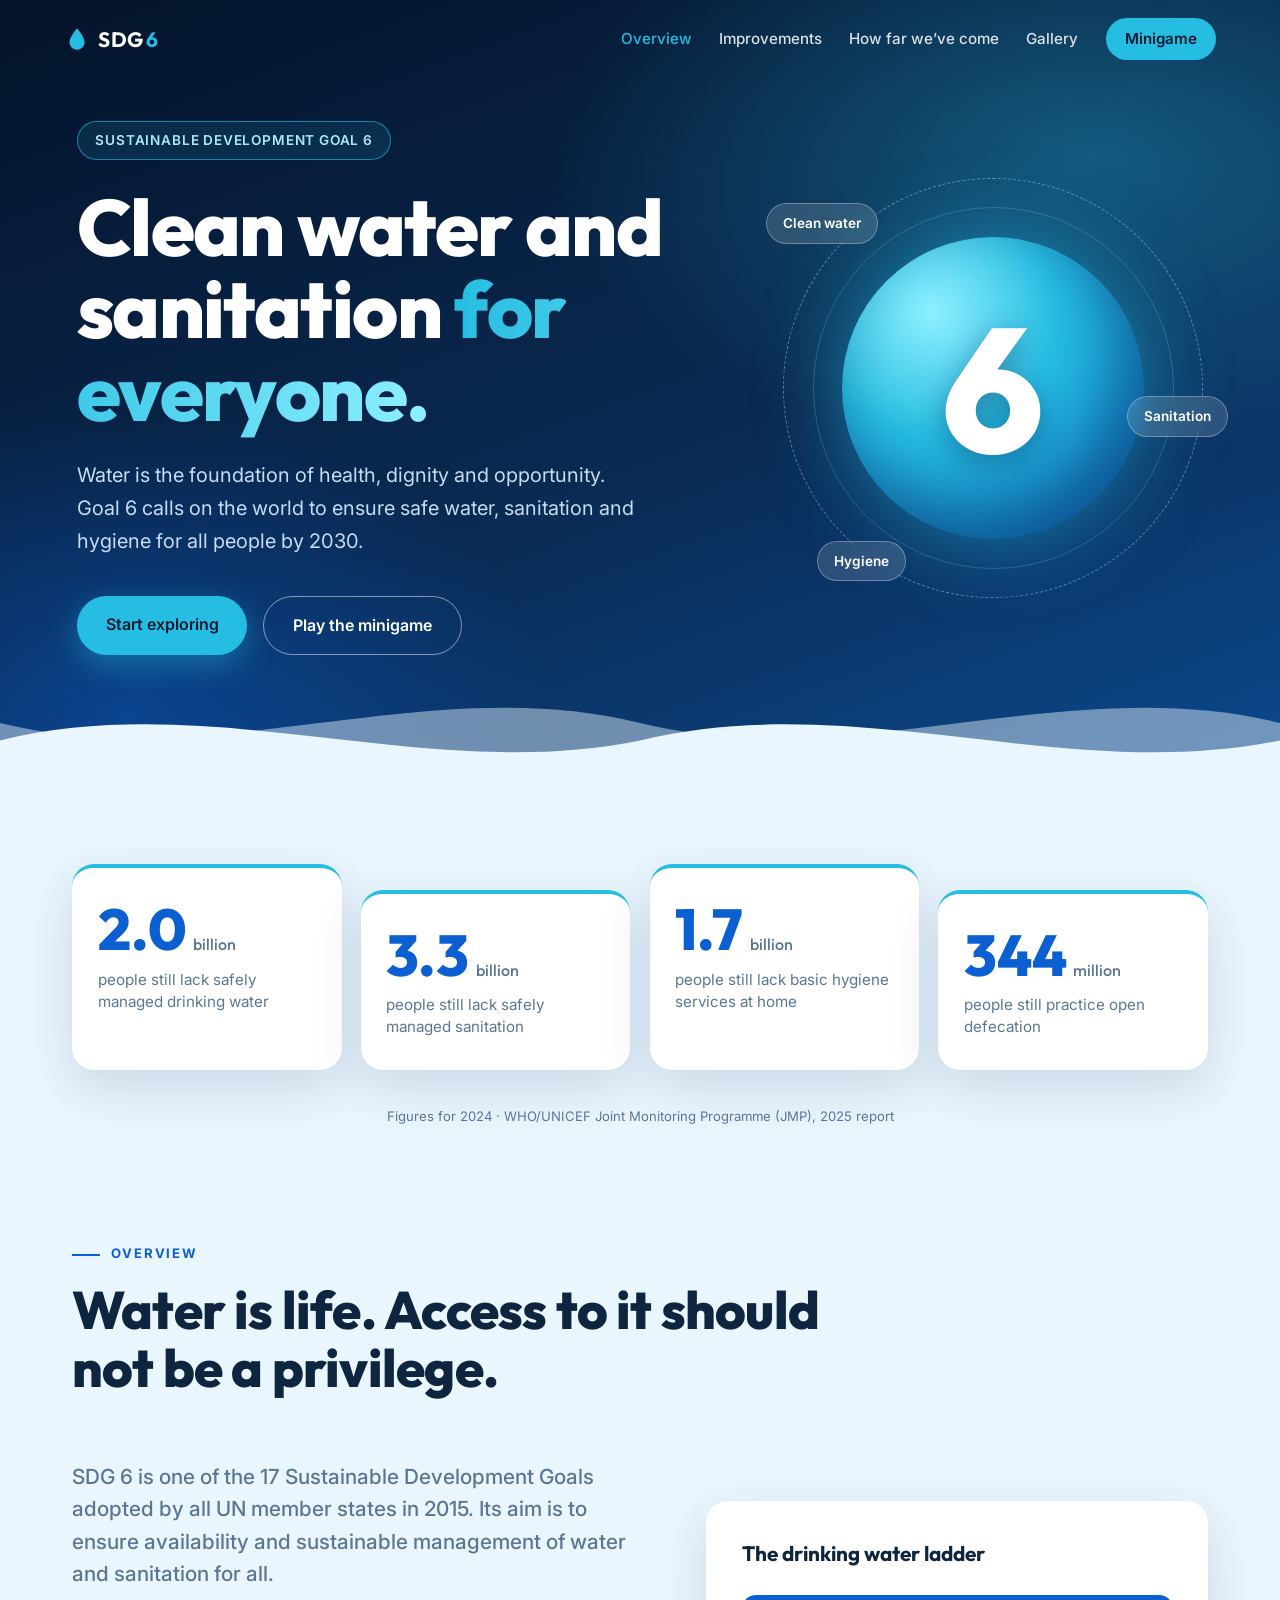
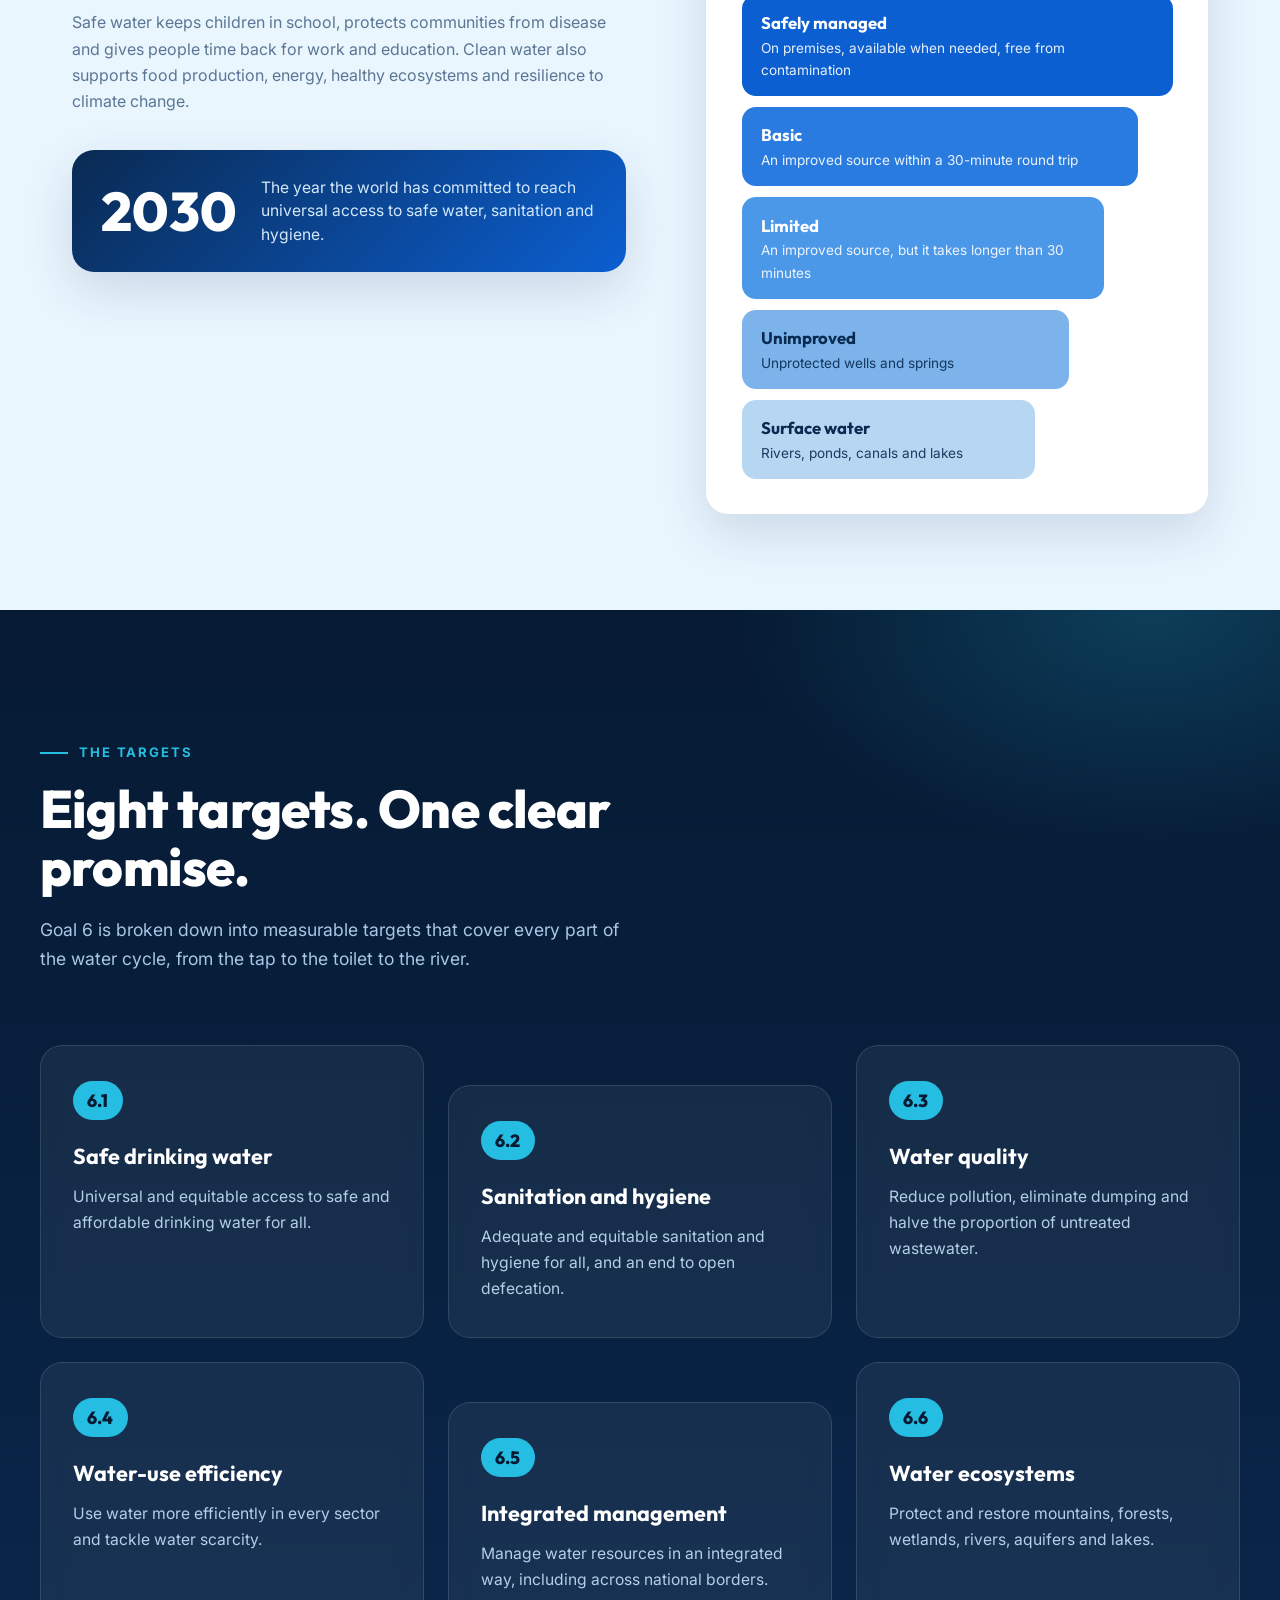
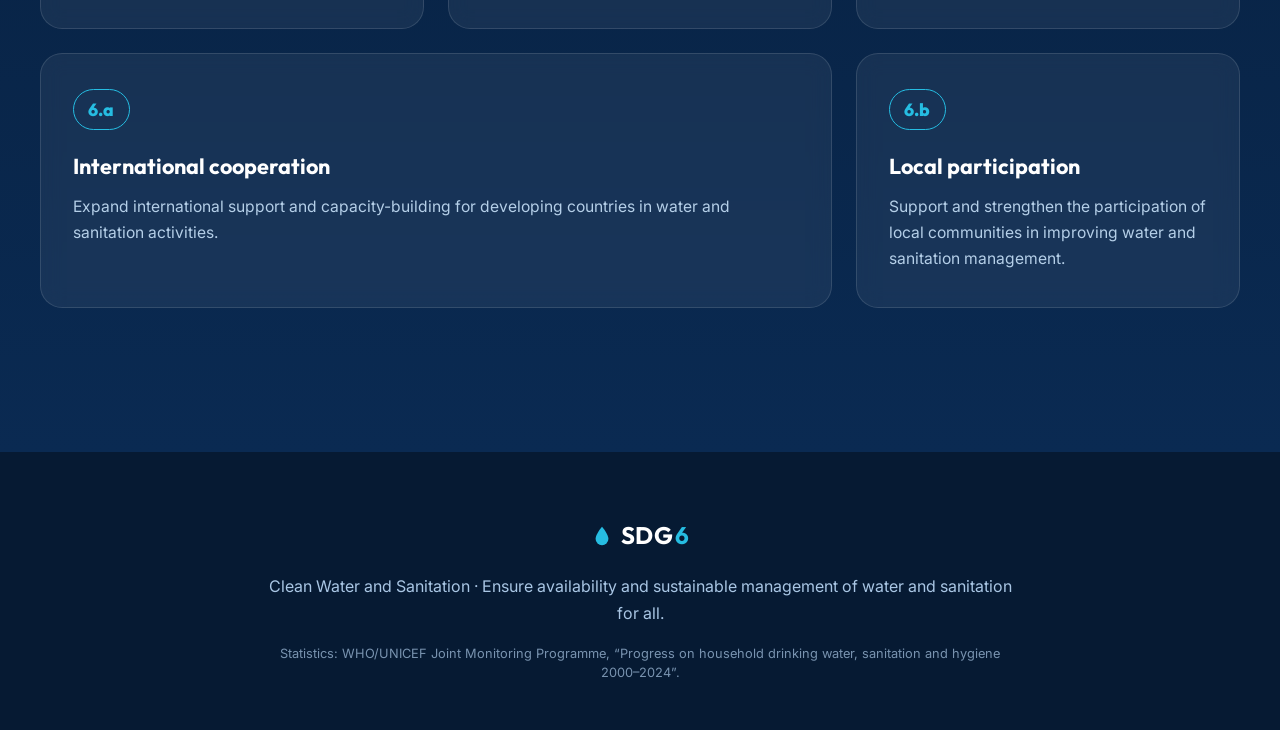
==== commit ce9d609f: "Max in Dmn finale.html" ====
--- a/index.html
+++ b/index.html
@@ -321,7 +321,7 @@
             <figcaption><h3>Photo title nine</h3><p>Write your description here. Tell people where the photo was taken and why it matters.</p></figcaption>
           </figure>
           <figure class="photo reveal">
-            <img src="https://picsum.photos/id/1037/800/600" alt="Photo ten" loading="lazy">
+            <img src="GitSlike/20261014_183845 (1).jpg" alt="Photo ten" loading="lazy">
             <figcaption><h3>Maks</h3><p>2. year of school of electrical engineering and computer science, co.creator of this site. My goal is to make body of waters cleaner.</p></figcaption>
           </figure>
           <figure class="photo reveal" style="--d:.1s">
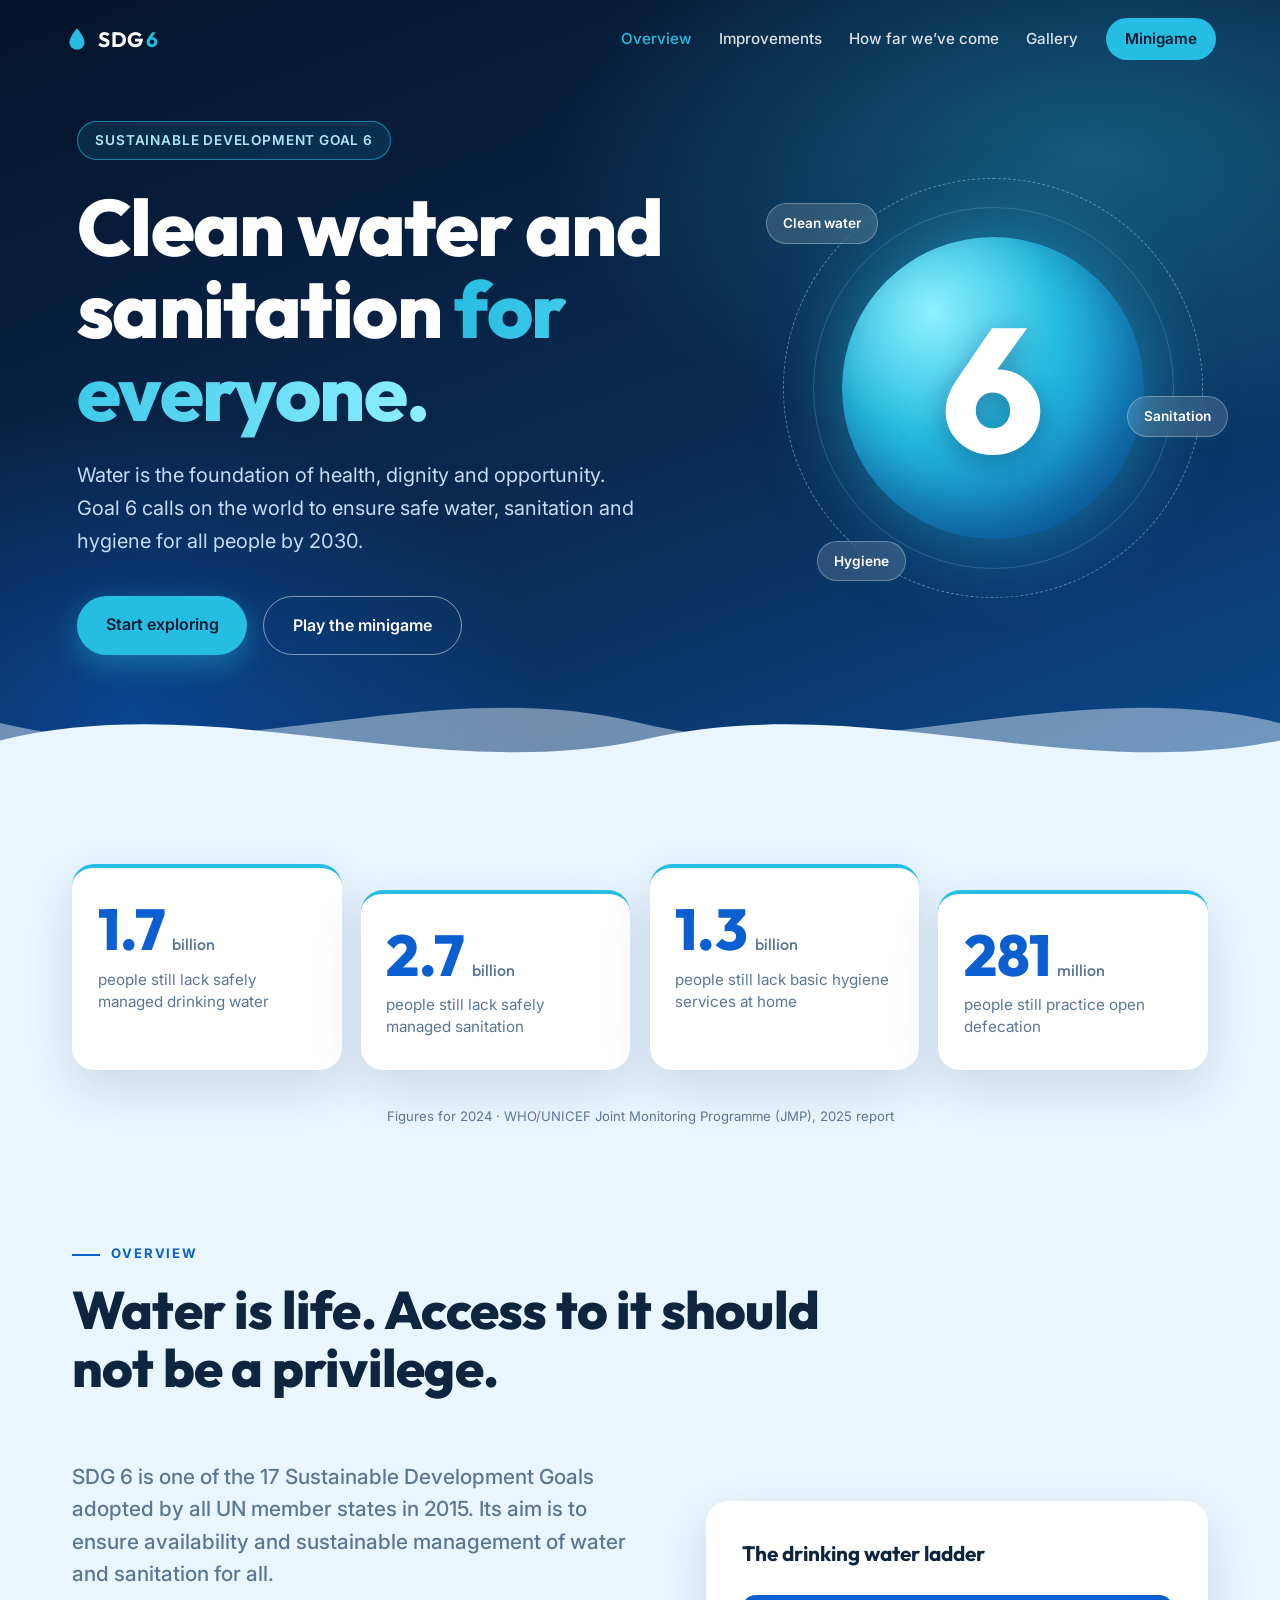
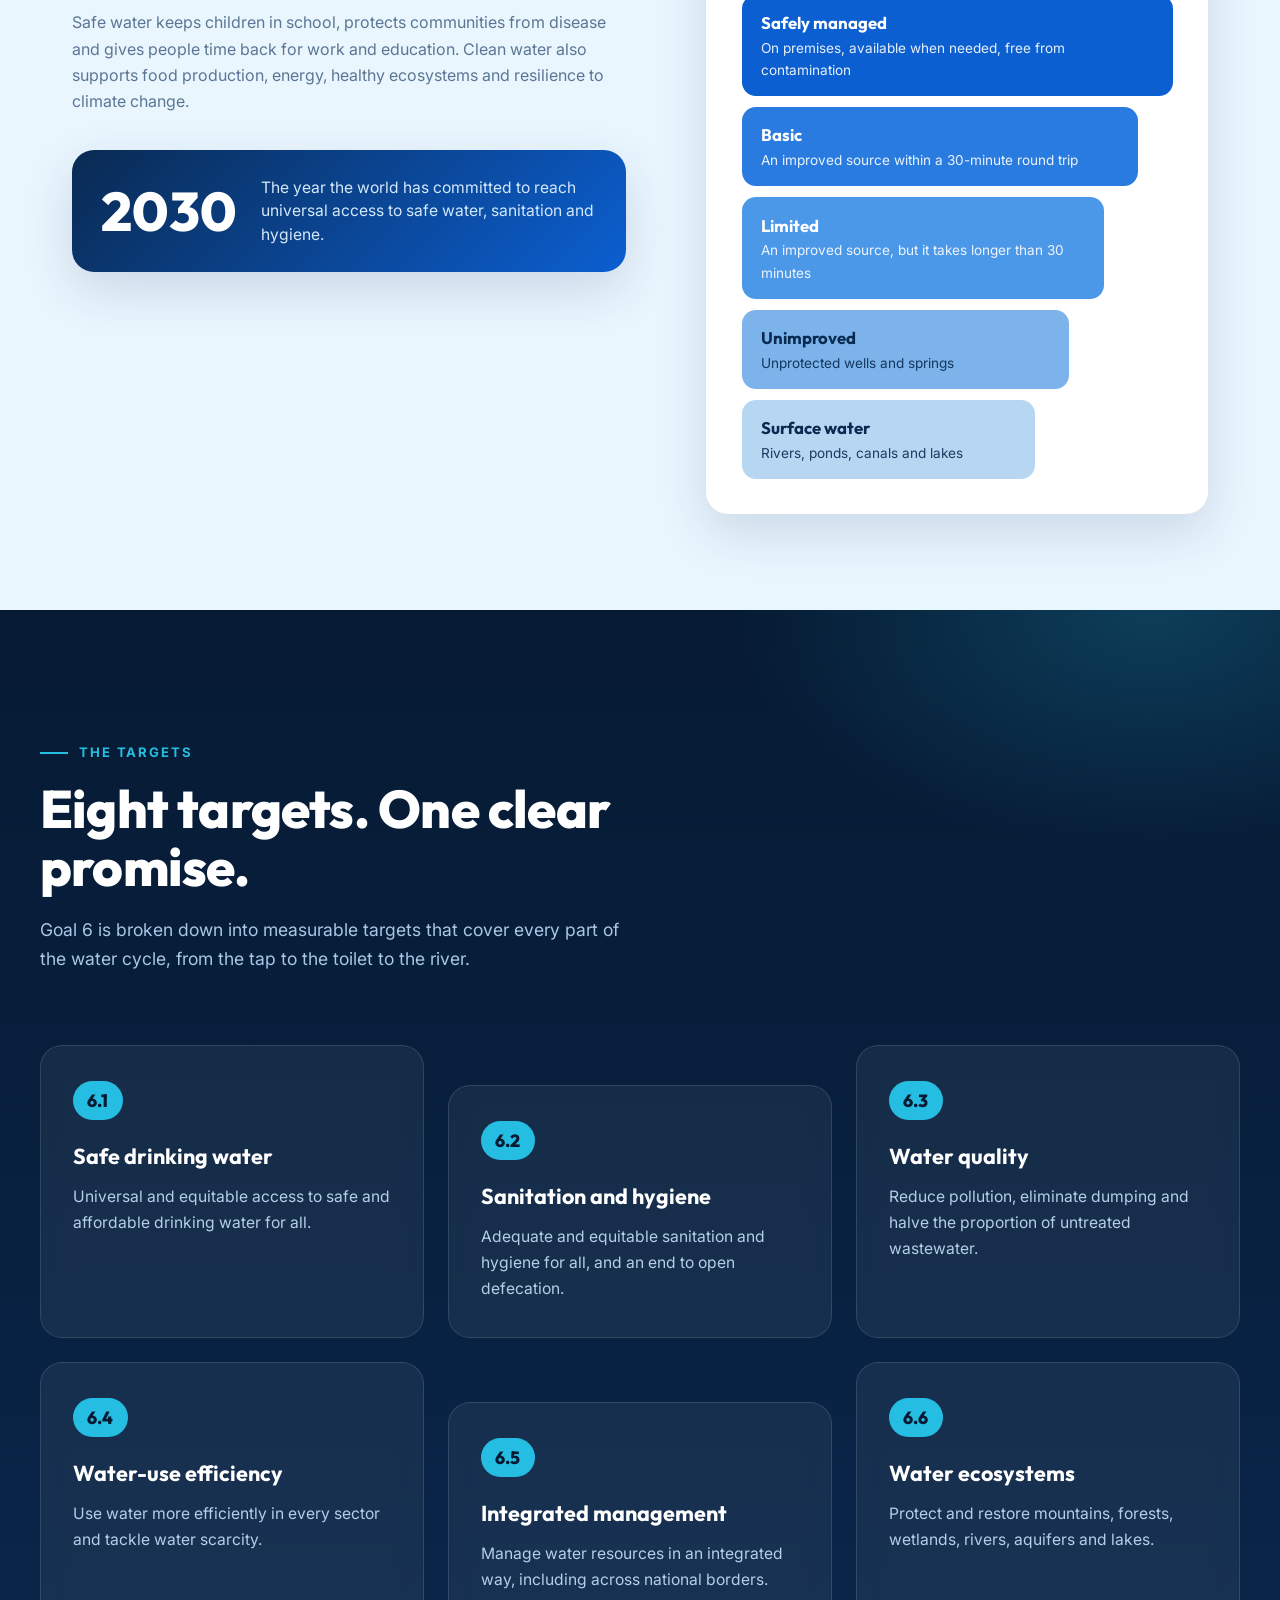
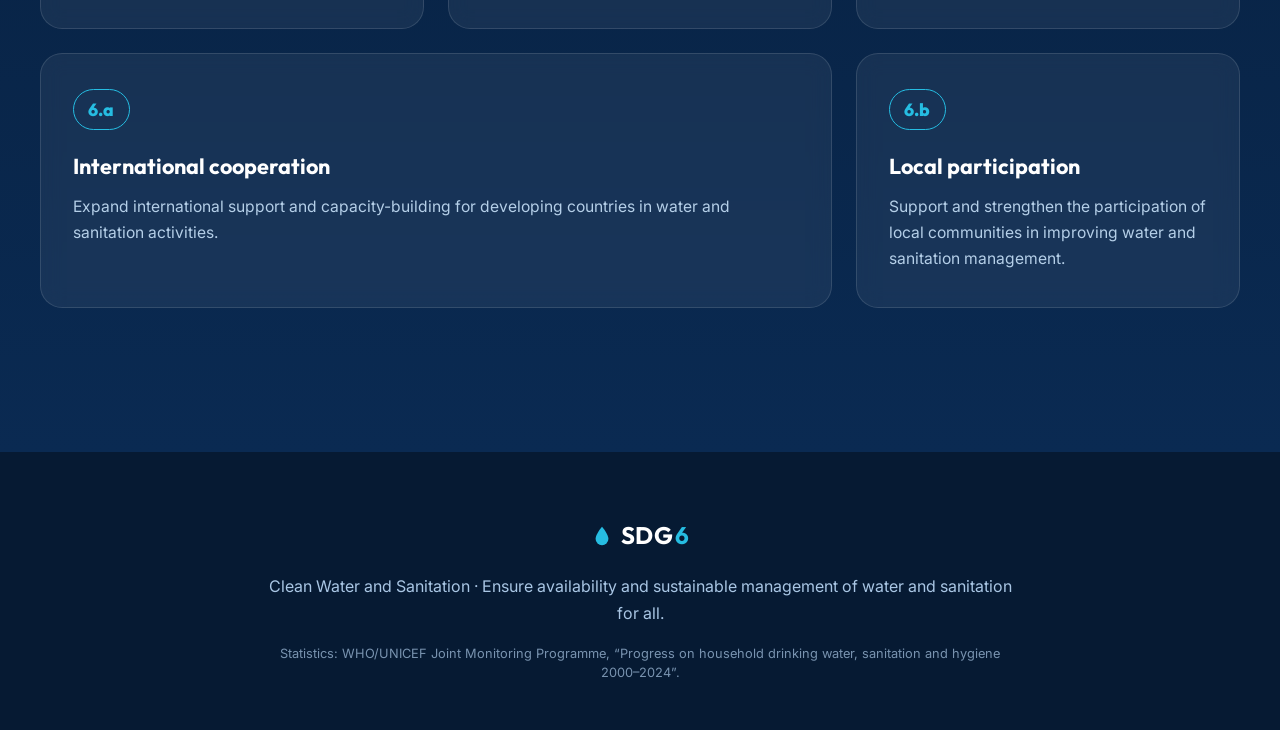
==== commit cb386afe: "Vse za danes.html" ====
--- a/index.html
+++ b/index.html
@@ -301,16 +301,16 @@
             <figcaption><h3>The result</h3><p>If it all goes to plan, clean rivers, thriving wetlands, restored forests, and healthy wildlife habitats flourish without pollution or drought.</p></figcaption>
           </figure>
           <figure class="photo reveal" style="--d:.1s">
-            <img src="https://picsum.photos/id/1035/800/600" alt="Waterfall in a forest" loading="lazy">
-            <figcaption><h3>Photo title five</h3><p>Write your description here. Tell people where the photo was taken and why it matters.</p></figcaption>
+            <img src="GitSlike/galerija4.png" alt="Waterfall in a forest" loading="lazy">
+            <figcaption><h3>Polluted rivers</h3><p>Sadly a lot of rivers are filled with trash and microplastics which endangers the local water life of that river.</p></figcaption>
           </figure>
           <figure class="photo reveal" style="--d:.2s">
-            <img src="https://picsum.photos/id/1016/800/600" alt="Canyon" loading="lazy">
-            <figcaption><h3>Photo title six</h3><p>Write your description here. Tell people where the photo was taken and why it matters.</p></figcaption>
+            <img src="GitSlike/galerija5.png" alt="Canyon" loading="lazy">
+            <figcaption><h3>Polluted lakes</h3><p>In lakes the polution is quite more significant beacuse the water is closed and it has nowhere to go so the trash keeps piling up inside the lake.</p></figcaption>
           </figure>
           <figure class="photo reveal">
-            <img src="https://picsum.photos/id/1011/800/600" alt="Photo seven" loading="lazy">
-            <figcaption><h3>Photo title seven</h3><p>Write your description here. Tell people where the photo was taken and why it matters.</p></figcaption>
+            <img src="GitSlike/galerija7.png" alt="Photo seven" loading="lazy">
+            <figcaption><h3>Cleaning the unclean</h3><p>If we want clean lakes and rivers we need to make a change. There is a lot of volunteers who help locals by cleaning the trash out.</p></figcaption>
           </figure>
           <figure class="photo reveal" style="--d:.1s">
             <img src="https://picsum.photos/id/1019/800/600" alt="Photo eight" loading="lazy">
@@ -329,8 +329,8 @@
             <figcaption><h3>Domen</h3><p>2. year of school of electrical engineering and computer science, co.creator of this site. My goal is to reduce the amount of water in households.</p></figcaption>
           </figure>
           <figure class="photo reveal" style="--d:.2s">
-            <img src="https://picsum.photos/id/1050/800/600" alt="Photo twelve" loading="lazy">
-            <figcaption><h3>Photo title twelve</h3><p>Write your description here. Tell people where the photo was taken and why it matters.</p></figcaption>
+            <img src="GitSlike/galerija0.5.png" alt="Photo twelve" loading="lazy">
+            <figcaption><h3>SDG 6 as a whole</h3><p>SDG 6 isn't just about clean water and hygiene. It also targets untreated wastewater and promotes transboundary resource management.</p></figcaption>
           </figure>
         </div>
 
--- a/style.css
+++ b/style.css
@@ -402,6 +402,9 @@
 .photo:nth-child(3n+2) { margin-top: 2.5rem; }
 .photo:hover { transform: translateY(-6px); }
 .photo img { display: block; width: 100%; height: 230px; object-fit: cover; }
+.photos img[alt="Photo eleven"] {
+    object-position: center top !important;
+}
 .photo figcaption { padding: 1.3rem 1.5rem 1.7rem; }
 .photo h3 { font-size: 1.2rem; margin-bottom: .45rem; }
 .photo p { color: var(--muted); font-size: .94rem; line-height: 1.55; }
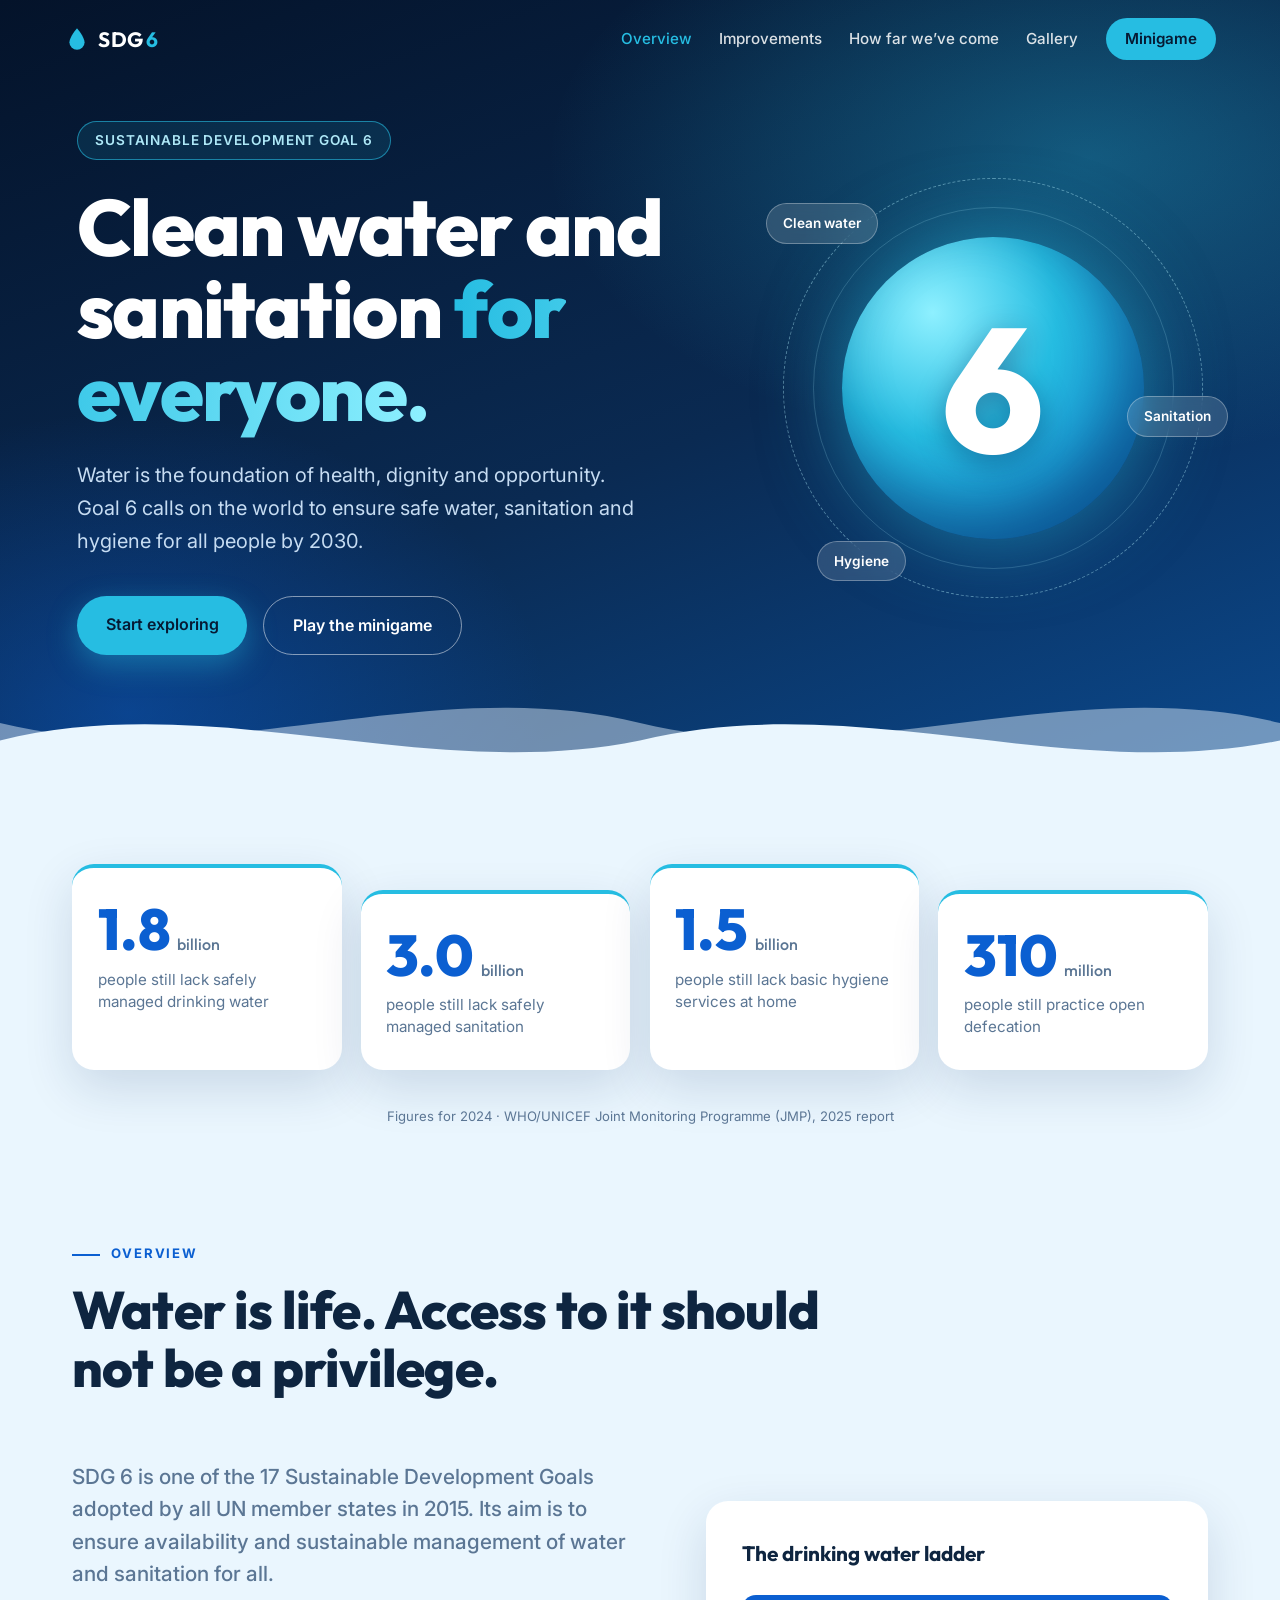
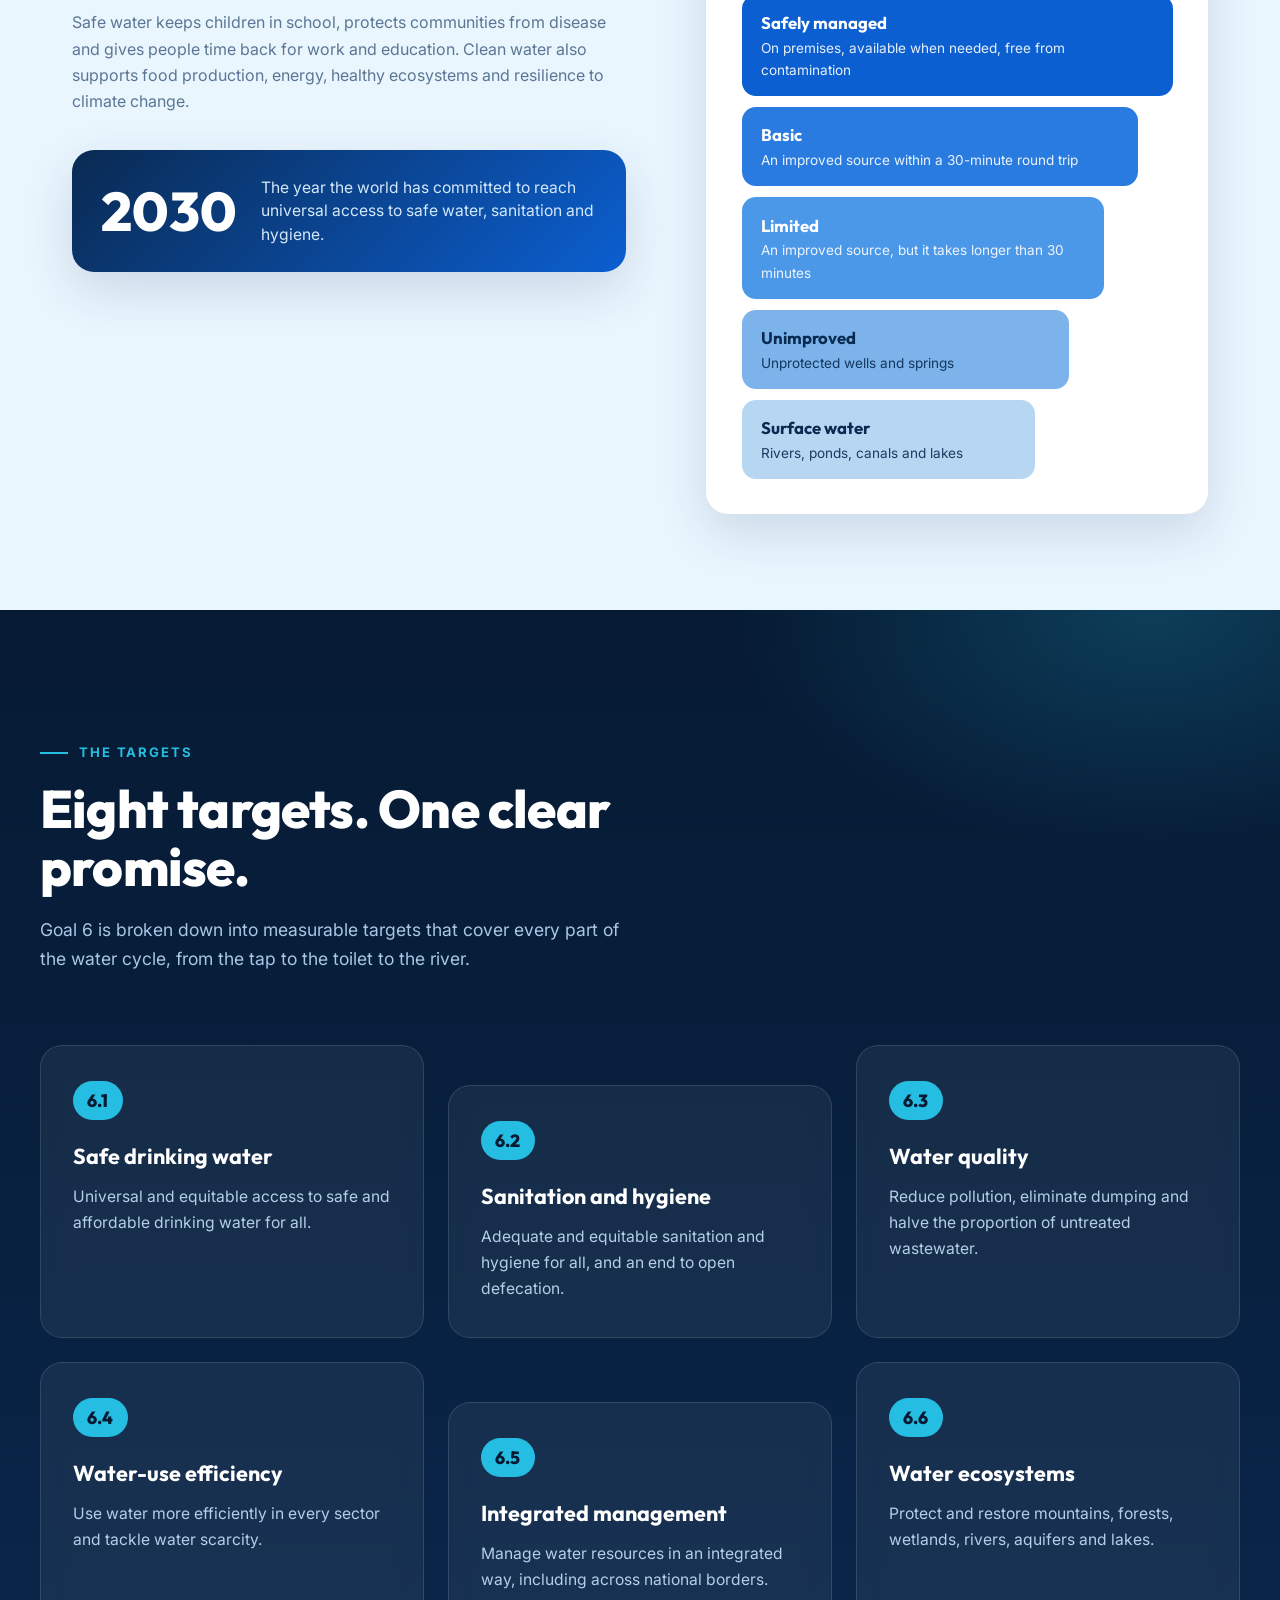
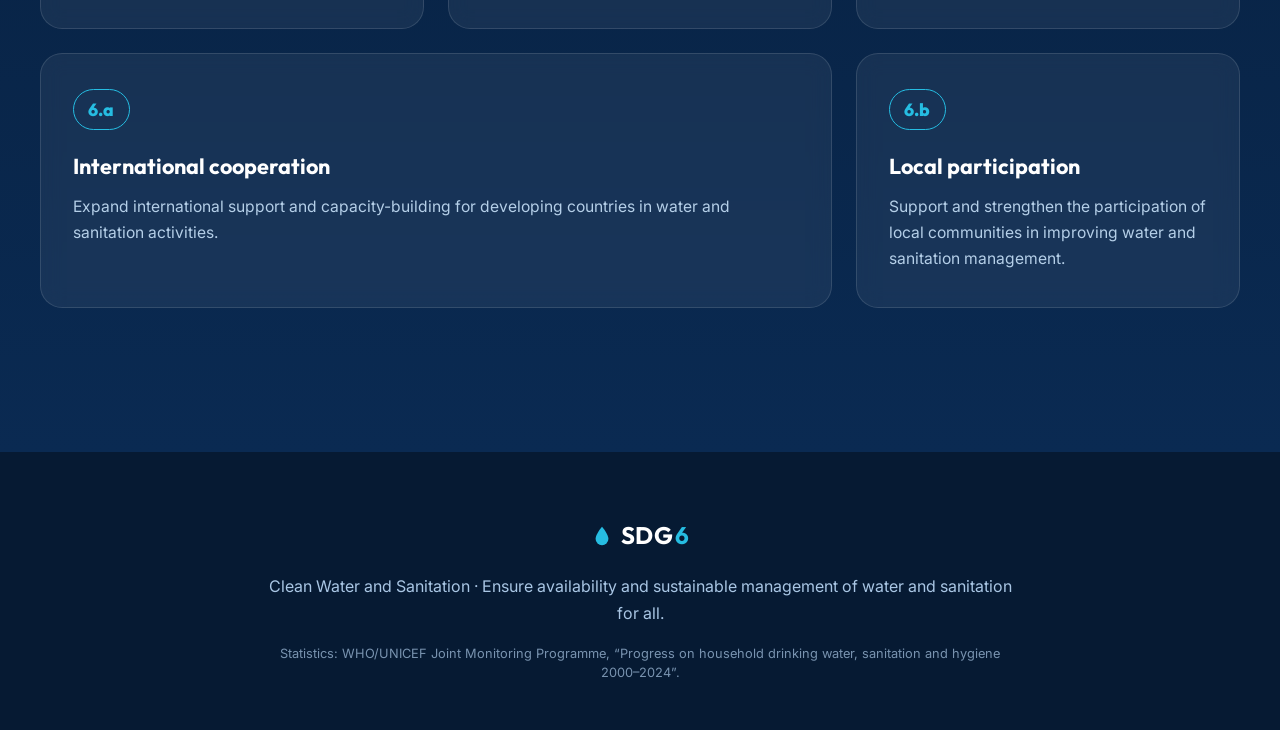
==== commit 33935553: "rest of the pics and pic names.html" ====
--- a/index.html
+++ b/index.html
@@ -285,51 +285,51 @@
 
         <div class="photos">
           <figure class="photo reveal">
-            <img src="GitSlike/map of water.jpg" alt="Mountain lake" loading="lazy">
+            <img src="GitSlike/map of water.jpg" alt="pic1" loading="lazy">
             <figcaption><h3>Clean water</h3><p>The amount of people who lack safe drinking water is still quite high. SDG 6 is trying to make that number as close to 0 as possible.</p></figcaption>
           </figure>
           <figure class="photo reveal" style="--d:.1s">
-            <img src="GitSlike/galerija2.png" alt="River valley" loading="lazy">
+            <img src="GitSlike/galerija2.png" alt="pic2" loading="lazy">
             <figcaption><h3>Sanitation</h3><p>Sanitation in this case means people having access to facillities for safe disposal of human waste and also basic hygiene.</p></figcaption>
           </figure>
           <figure class="photo reveal" style="--d:.2s">
-            <img src="GitSlike/galerija3.png" alt="Waterfall" loading="lazy">
+            <img src="GitSlike/galerija3.png" alt="desert" loading="lazy">
             <figcaption><h3>Even if it's dirty</h3><p>SDG 6 also battles against water scarcity and not just drinkable water. This mostly applies to nature which doesn't need water as clean as a human.</p></figcaption>
           </figure>
           <figure class="photo reveal">
-            <img src="https://picsum.photos/id/1043/800/600" alt="Lake" loading="lazy">
+            <img src="https://picsum.photos/id/1043/800/600" alt="forest" loading="lazy">
             <figcaption><h3>The result</h3><p>If it all goes to plan, clean rivers, thriving wetlands, restored forests, and healthy wildlife habitats flourish without pollution or drought.</p></figcaption>
           </figure>
           <figure class="photo reveal" style="--d:.1s">
-            <img src="GitSlike/galerija4.png" alt="Waterfall in a forest" loading="lazy">
+            <img src="GitSlike/galerija4.png" alt="trash1" loading="lazy">
             <figcaption><h3>Polluted rivers</h3><p>Sadly a lot of rivers are filled with trash and microplastics which endangers the local water life of that river.</p></figcaption>
           </figure>
           <figure class="photo reveal" style="--d:.2s">
-            <img src="GitSlike/galerija5.png" alt="Canyon" loading="lazy">
+            <img src="GitSlike/galerija5.png" alt="trash2" loading="lazy">
             <figcaption><h3>Polluted lakes</h3><p>In lakes the polution is quite more significant beacuse the water is closed and it has nowhere to go so the trash keeps piling up inside the lake.</p></figcaption>
           </figure>
           <figure class="photo reveal">
-            <img src="GitSlike/galerija7.png" alt="Photo seven" loading="lazy">
+            <img src="GitSlike/galerija7.png" alt="waterclean" loading="lazy">
             <figcaption><h3>Cleaning the unclean</h3><p>If we want clean lakes and rivers we need to make a change. There is a lot of volunteers who help locals by cleaning the trash out.</p></figcaption>
           </figure>
           <figure class="photo reveal" style="--d:.1s">
-            <img src="https://picsum.photos/id/1019/800/600" alt="Photo eight" loading="lazy">
-            <figcaption><h3>Photo title eight</h3><p>Write your description here. Tell people where the photo was taken and why it matters.</p></figcaption>
+            <img src="https://commons.wikimedia.org/wiki/Special:FilePath/Activated_sludge_sewage_treatment_plant_aeration_tank.png" alt="wastewater" loading="lazy">
+            <figcaption><h3>The journey of wastewater</h3><p>Wastewater is treated in large aeration tanks, where air and helpful microorganisms break down pollutants before the water is safely released.</p></figcaption>
           </figure>
           <figure class="photo reveal" style="--d:.2s">
-            <img src="https://picsum.photos/id/1036/800/600" alt="Photo nine" loading="lazy">
-            <figcaption><h3>Photo title nine</h3><p>Write your description here. Tell people where the photo was taken and why it matters.</p></figcaption>
+            <img src="https://www.fws.gov/sites/default/files/styles/scale_width_1300/public/media/images/rain-barrel.jpg" alt="Photo nine" loading="lazy">
+            <figcaption><h3>Rainwater harvesting</h3><p>Rainwater harvesting collects and stores rain for later use, helping save drinking water and providing a sustainable source for everyday needs.</p></figcaption>
           </figure>
           <figure class="photo reveal">
-            <img src="GitSlike/20261014_183845 (1).jpg" alt="Photo ten" loading="lazy">
+            <img src="GitSlike/20261014_183845 (1).jpg" alt="me#1" loading="lazy">
             <figcaption><h3>Maks</h3><p>2. year of school of electrical engineering and computer science, co.creator of this site. My goal is to make body of waters cleaner.</p></figcaption>
           </figure>
           <figure class="photo reveal" style="--d:.1s">
-            <img src="GitSlike/1000017755.jpg" alt="Photo eleven" loading="lazy">
+            <img src="GitSlike/1000017755.jpg" alt="me#2" loading="lazy">
             <figcaption><h3>Domen</h3><p>2. year of school of electrical engineering and computer science, co.creator of this site. My goal is to reduce the amount of water in households.</p></figcaption>
           </figure>
           <figure class="photo reveal" style="--d:.2s">
-            <img src="GitSlike/galerija0.5.png" alt="Photo twelve" loading="lazy">
+            <img src="GitSlike/galerija0.5.png" alt="SDG6" loading="lazy">
             <figcaption><h3>SDG 6 as a whole</h3><p>SDG 6 isn't just about clean water and hygiene. It also targets untreated wastewater and promotes transboundary resource management.</p></figcaption>
           </figure>
         </div>
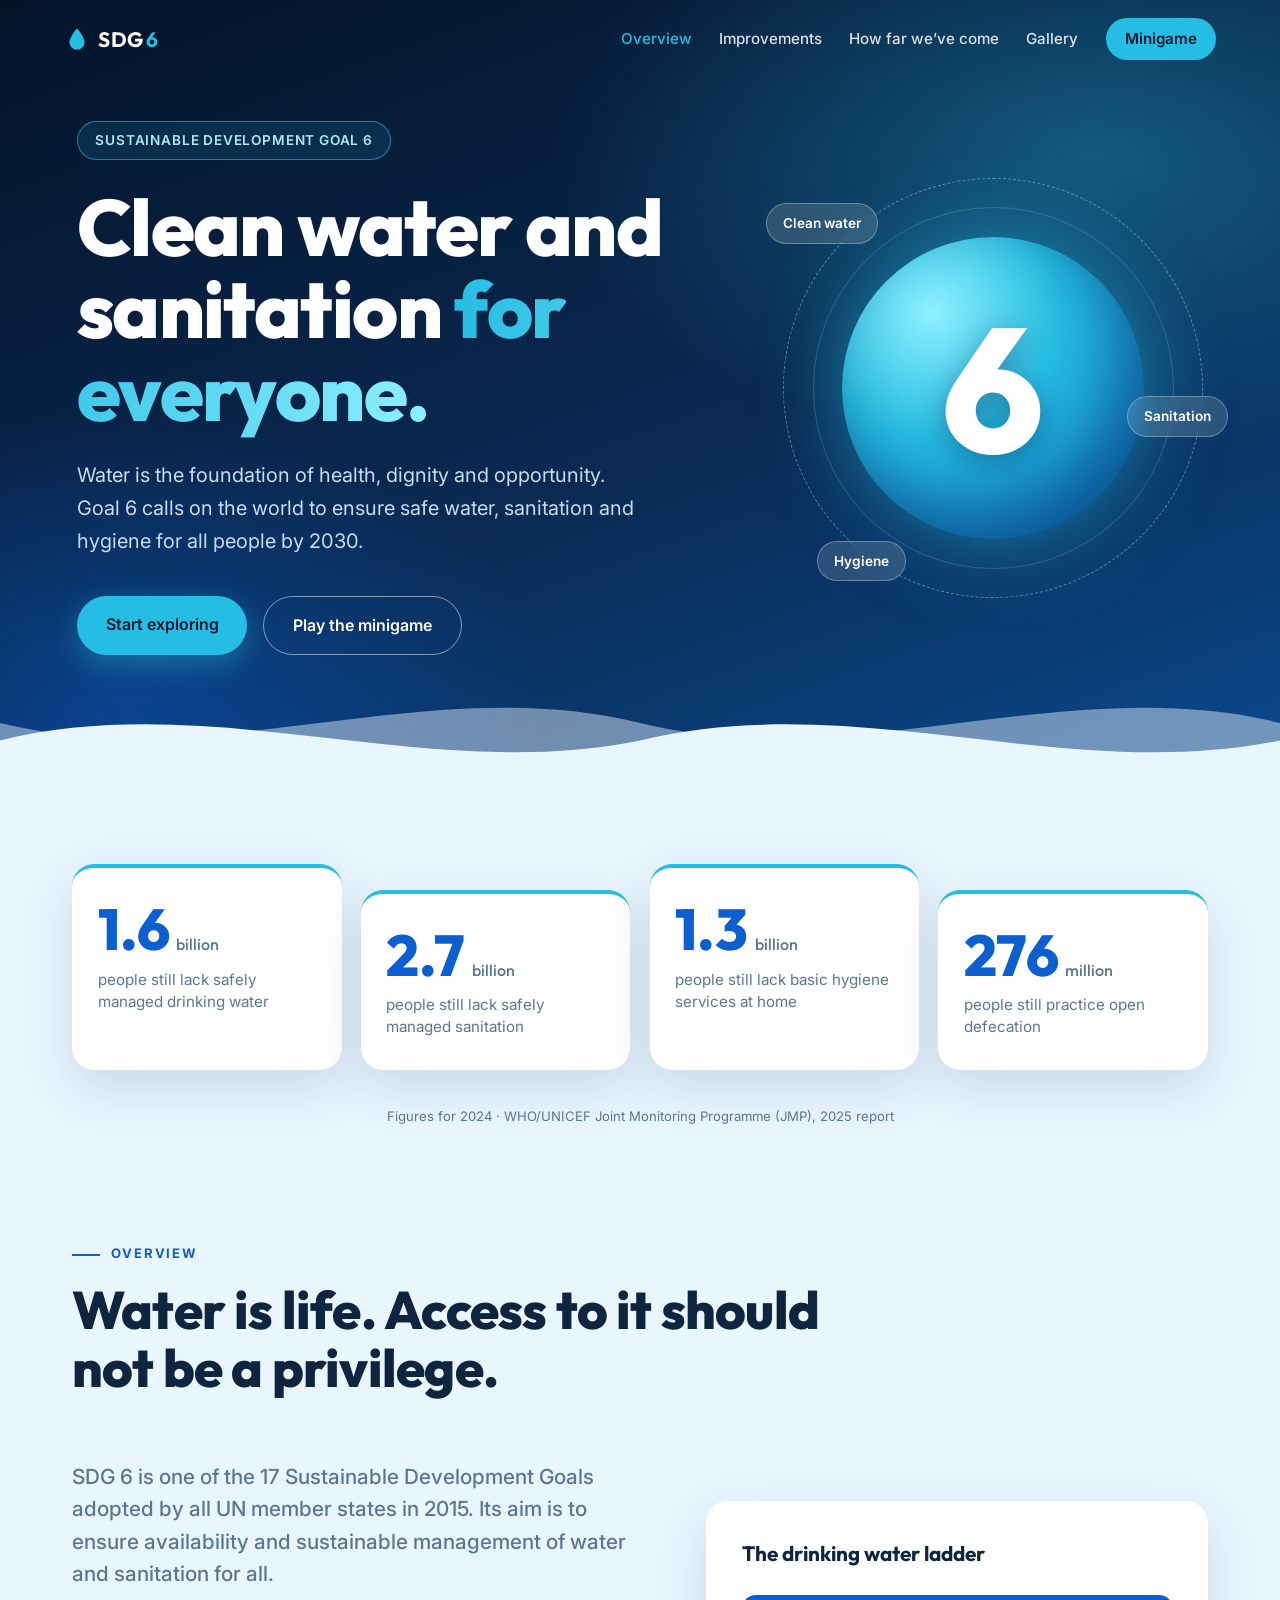
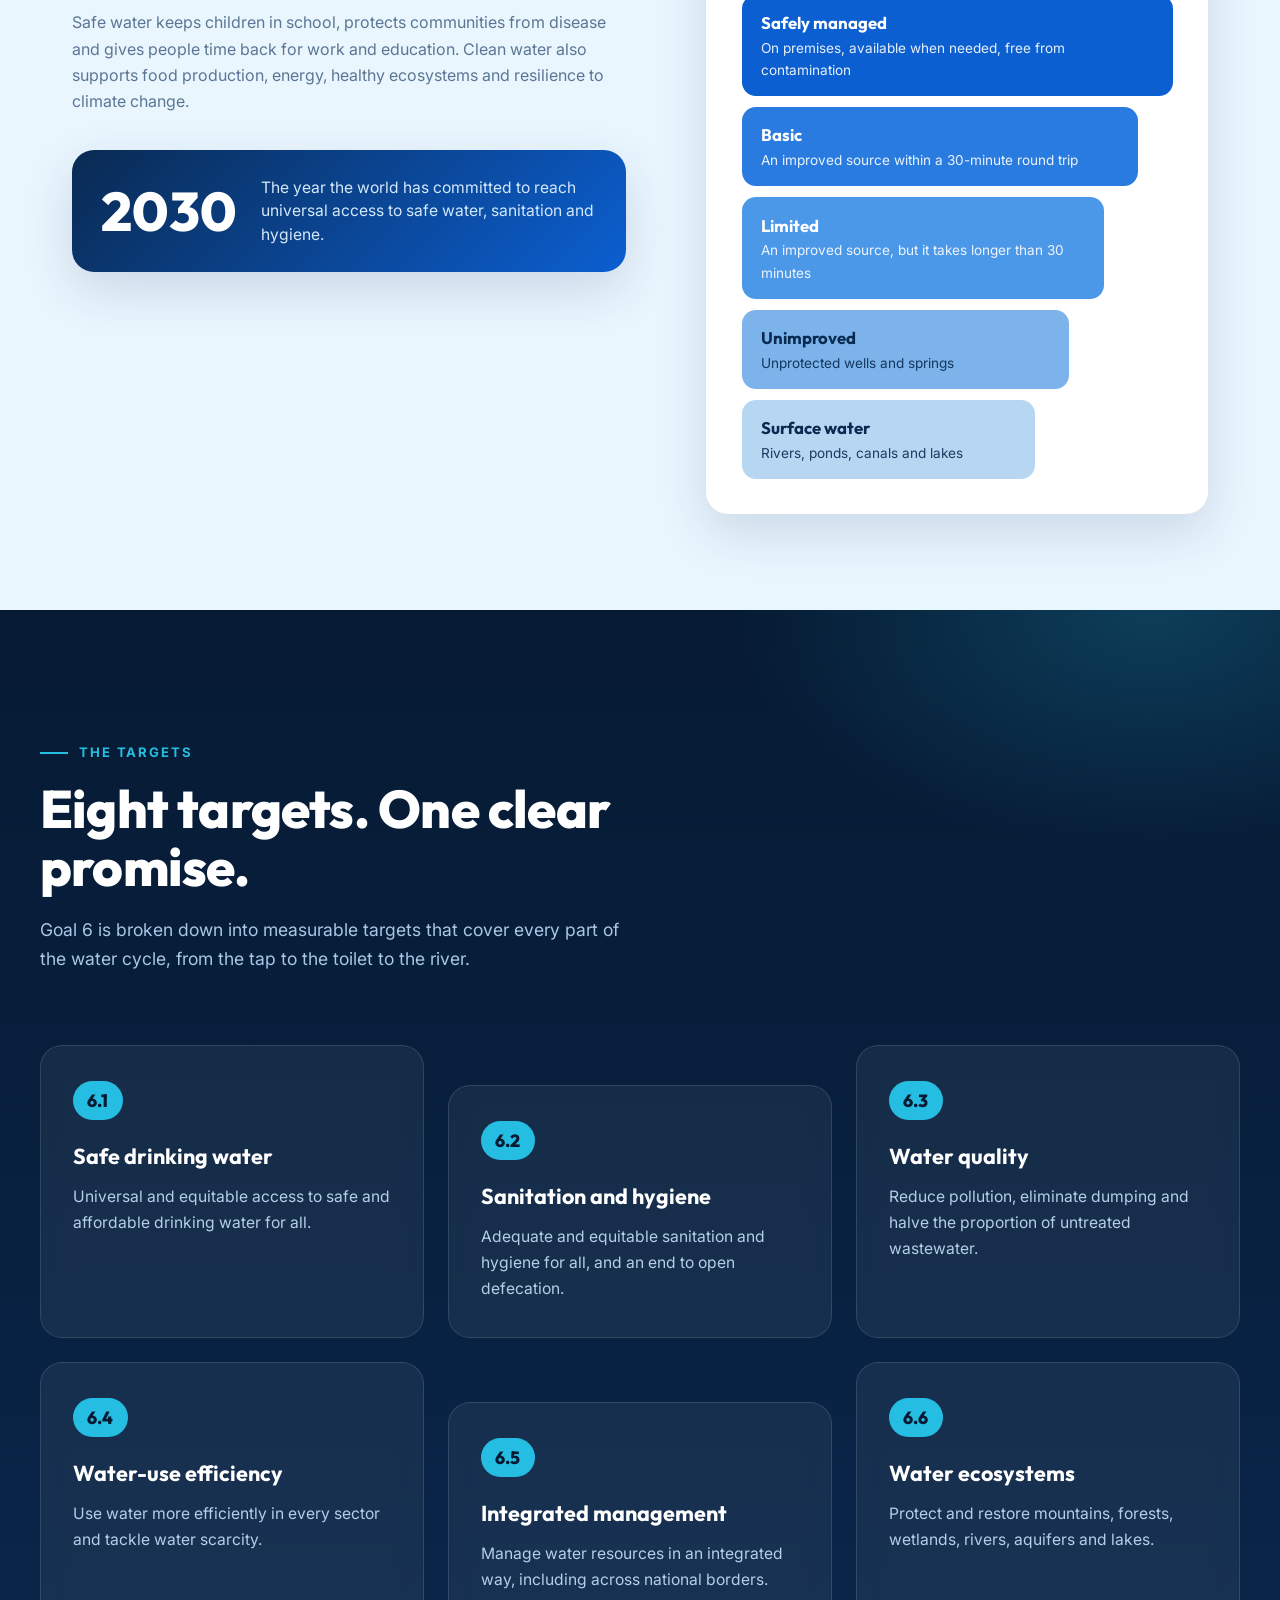
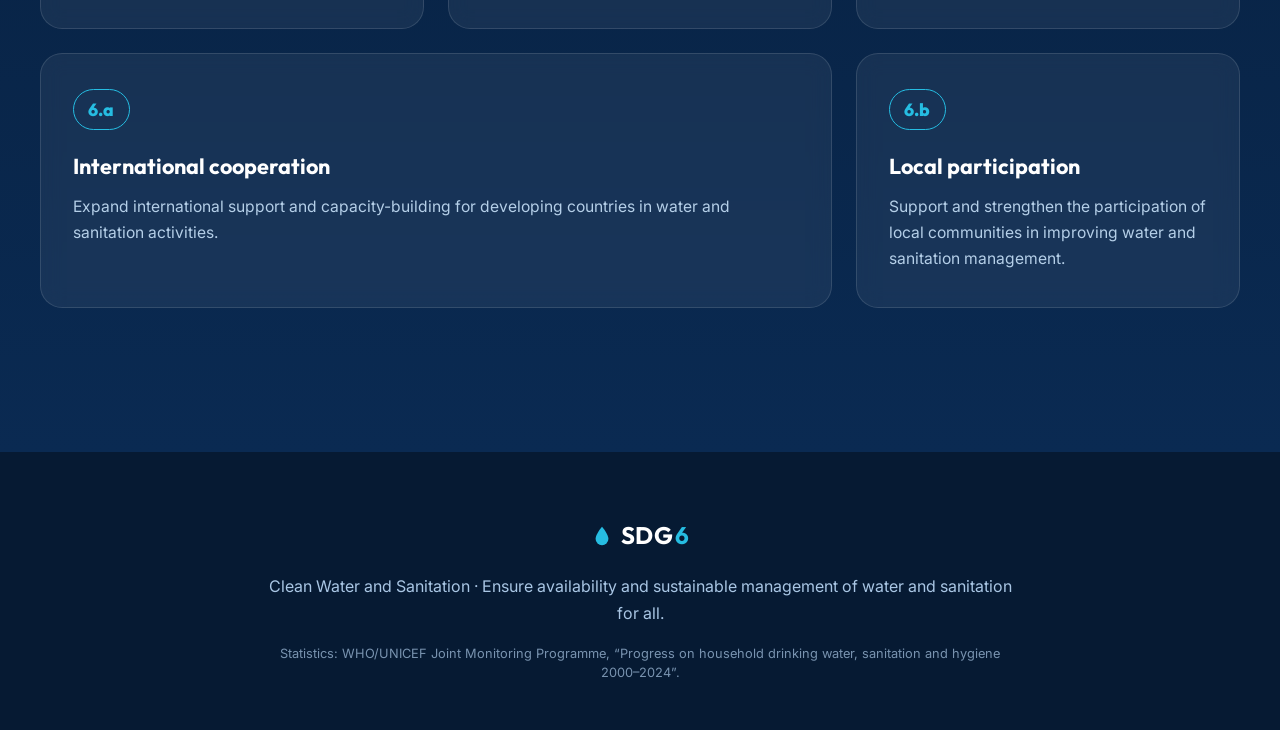
==== commit a2bedd71: "pics final.html" ====
--- a/index.html
+++ b/index.html
@@ -317,7 +317,7 @@
             <figcaption><h3>The journey of wastewater</h3><p>Wastewater is treated in large aeration tanks, where air and helpful microorganisms break down pollutants before the water is safely released.</p></figcaption>
           </figure>
           <figure class="photo reveal" style="--d:.2s">
-            <img src="https://www.fws.gov/sites/default/files/styles/scale_width_1300/public/media/images/rain-barrel.jpg" alt="Photo nine" loading="lazy">
+            <img src="GitSlike/rainwater-harvesting-pit.png" alt="Photo nine" loading="lazy">
             <figcaption><h3>Rainwater harvesting</h3><p>Rainwater harvesting collects and stores rain for later use, helping save drinking water and providing a sustainable source for everyday needs.</p></figcaption>
           </figure>
           <figure class="photo reveal">
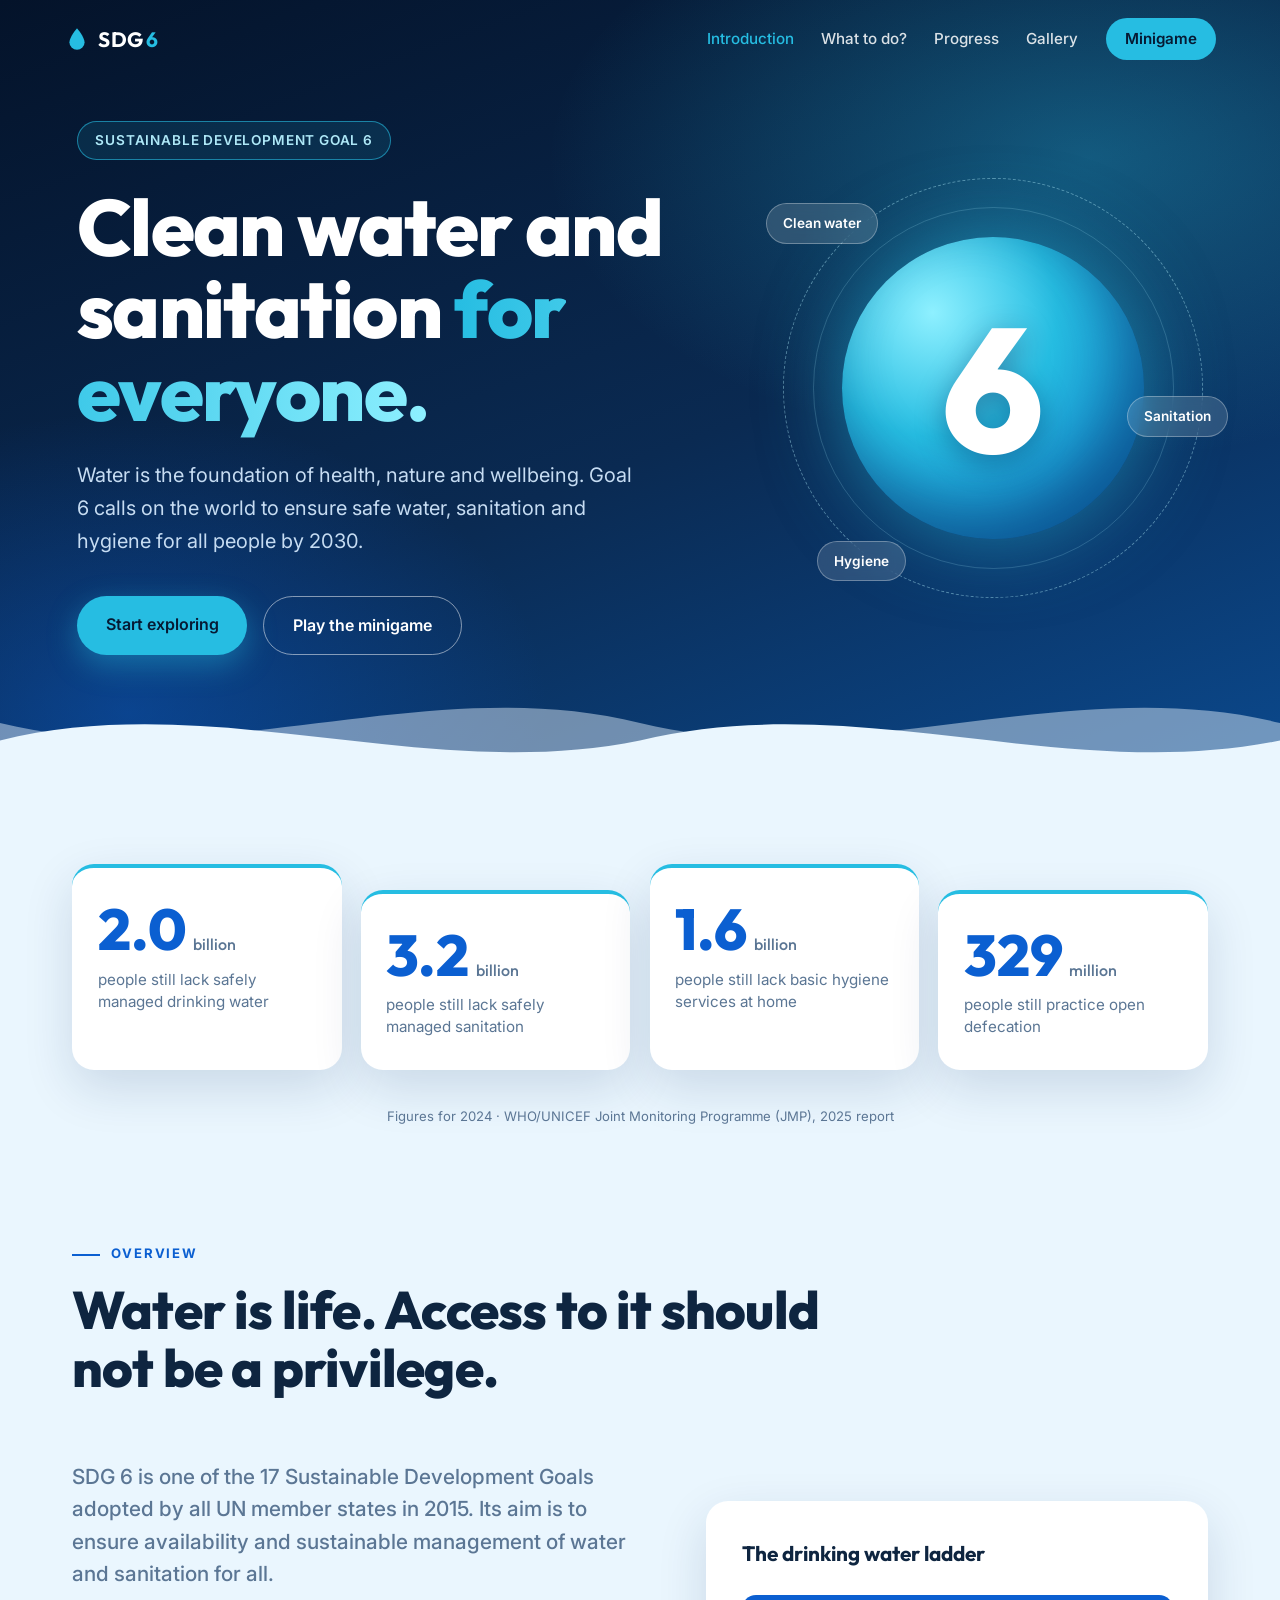
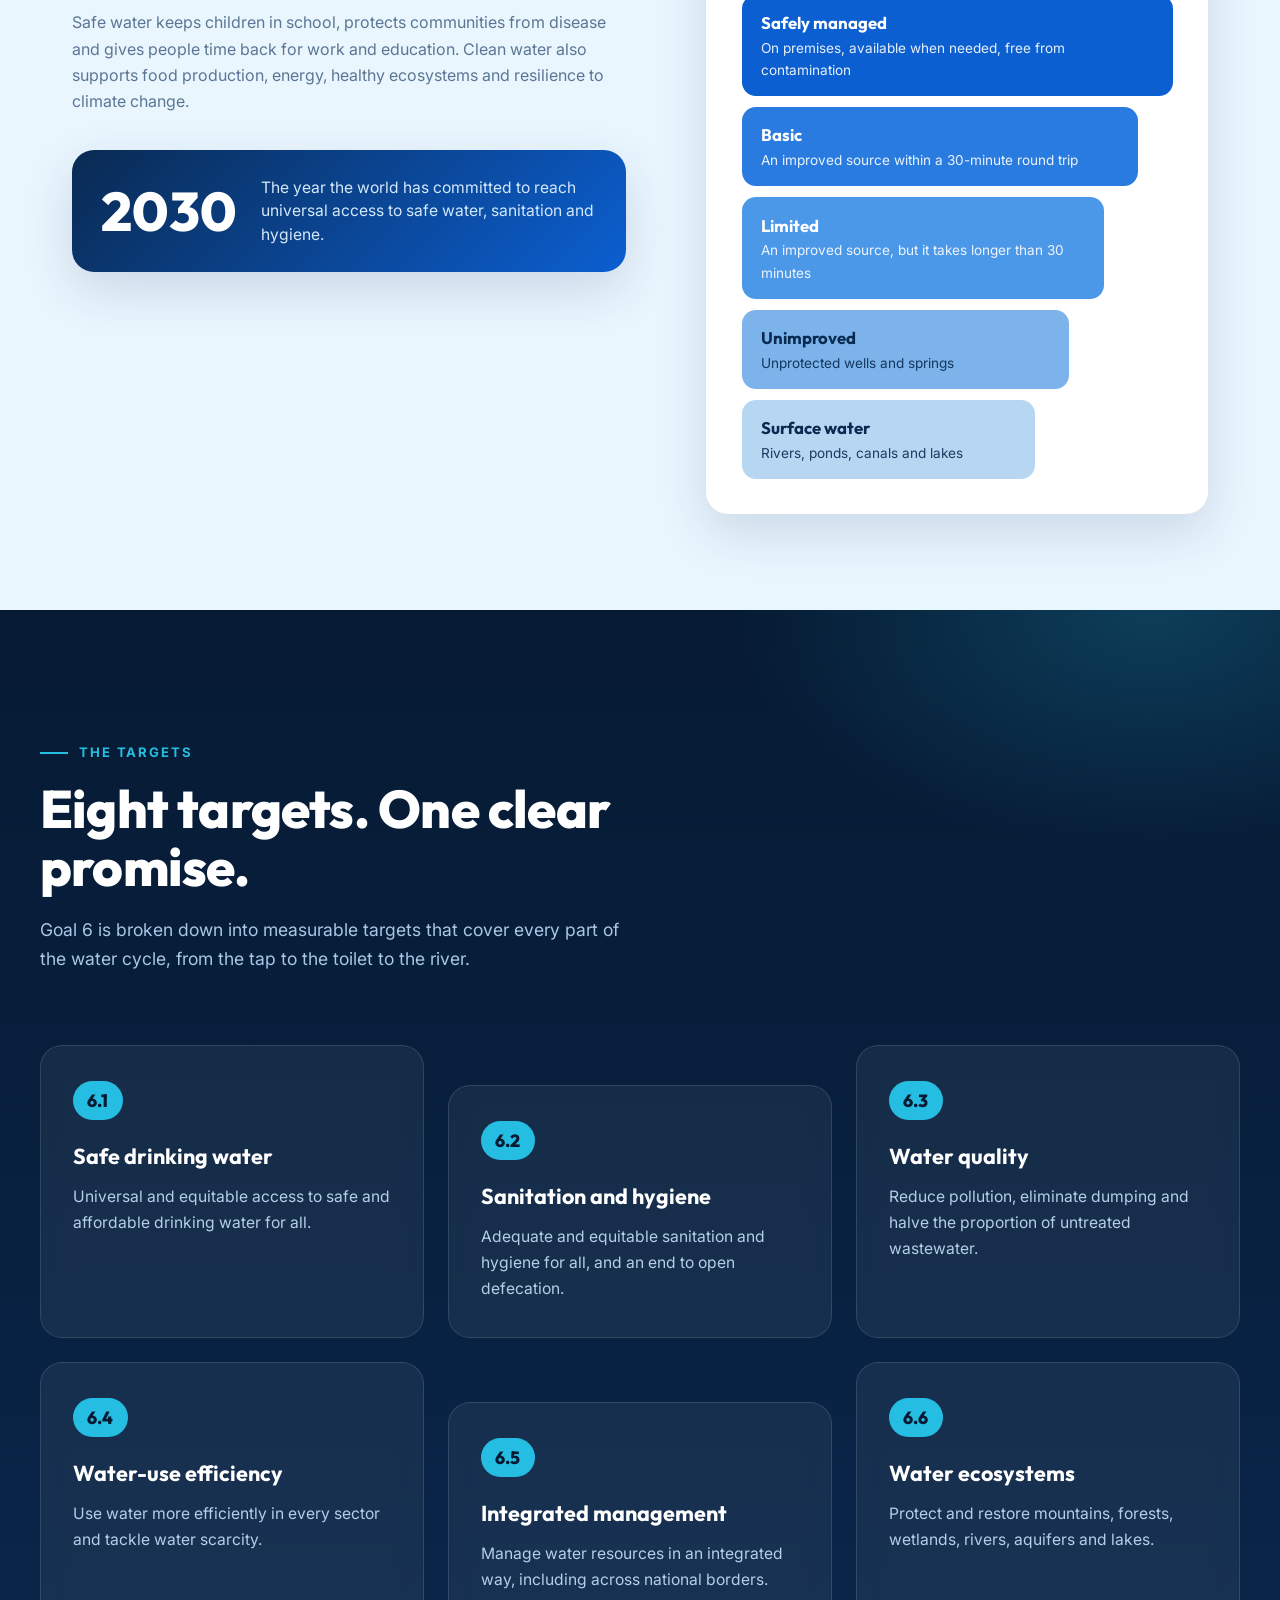
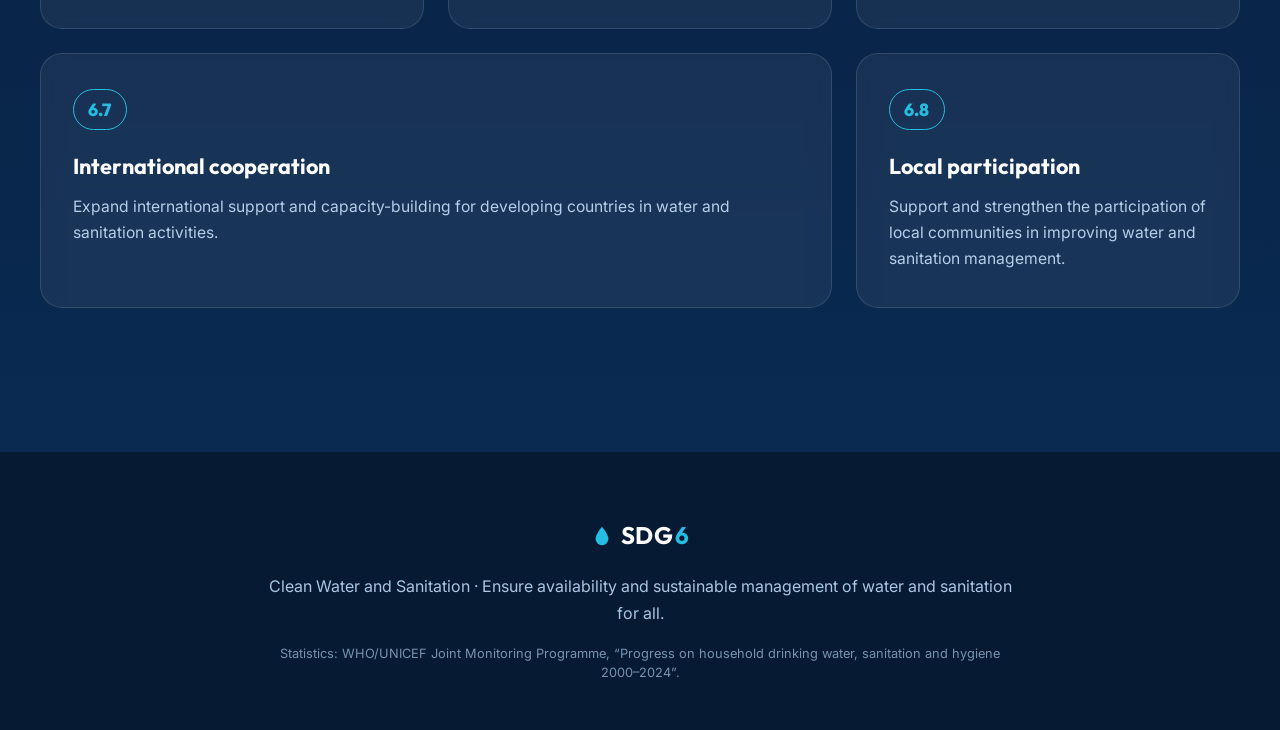
==== commit 262c5af7: "all of the little things.html" ====
--- a/index.html
+++ b/index.html
@@ -20,9 +20,9 @@
     </a>
     <button class="burger" id="burger" aria-label="Open menu" aria-expanded="false"><span></span><span></span><span></span></button>
     <nav class="links" id="links">
-      <a href="#overview" data-tab="overview">Overview</a>
-      <a href="#improve" data-tab="improve">Improvements</a>
-      <a href="#progress" data-tab="progress">How far we’ve come</a>
+      <a href="#overview" data-tab="overview">Introduction</a>
+      <a href="#improve" data-tab="improve">What to do?</a>
+      <a href="#progress" data-tab="progress">Progress</a>
       <a href="#gallery" data-tab="gallery">Gallery</a>
       <a href="#game" data-tab="game" class="pill">Minigame</a>
     </nav>
@@ -35,7 +35,7 @@
       <div class="hero-text">
         <span class="badge">Sustainable Development Goal 6</span>
         <h1>Clean water and sanitation <em>for everyone.</em></h1>
-        <p>Water is the foundation of health, dignity and opportunity. Goal 6 calls on the world to ensure safe water, sanitation and hygiene for all people by 2030.</p>
+        <p>Water is the foundation of health, nature and wellbeing. Goal 6 calls on the world to ensure safe water, sanitation and hygiene for all people by 2030.</p>
         <div class="hero-actions">
           <a href="#overview" class="btn primary" data-tab="overview">Start exploring</a>
           <a href="#game" class="btn ghost" data-tab="game">Play the minigame</a>
@@ -123,8 +123,8 @@
           <article class="card reveal"><span class="tag">6.4</span><h3>Water-use efficiency</h3><p>Use water more efficiently in every sector and tackle water scarcity.</p></article>
           <article class="card reveal" style="--d:.08s"><span class="tag">6.5</span><h3>Integrated management</h3><p>Manage water resources in an integrated way, including across national borders.</p></article>
           <article class="card reveal" style="--d:.16s"><span class="tag">6.6</span><h3>Water ecosystems</h3><p>Protect and restore mountains, forests, wetlands, rivers, aquifers and lakes.</p></article>
-          <article class="card wide reveal"><span class="tag alt">6.a</span><h3>International cooperation</h3><p>Expand international support and capacity-building for developing countries in water and sanitation activities.</p></article>
-          <article class="card wide reveal" style="--d:.1s"><span class="tag alt">6.b</span><h3>Local participation</h3><p>Support and strengthen the participation of local communities in improving water and sanitation management.</p></article>
+          <article class="card wide reveal"><span class="tag alt">6.7</span><h3>International cooperation</h3><p>Expand international support and capacity-building for developing countries in water and sanitation activities.</p></article>
+          <article class="card wide reveal" style="--d:.1s"><span class="tag alt">6.8</span><h3>Local participation</h3><p>Support and strengthen the participation of local communities in improving water and sanitation management.</p></article>
         </div>
       </div>
     </section>
@@ -142,7 +142,7 @@
         <article class="pcard reveal"><span class="pnum">01</span><h3>Reach those left behind</h3><p>In fragile contexts, safely managed drinking water coverage is 38 percentage points lower than in other countries.</p></article>
         <article class="pcard reveal" style="--d:.08s"><span class="pnum">02</span><h3>Invest in the least developed countries</h3><p>People there are more than twice as likely to lack basic drinking water and sanitation, and more than three times as likely to lack basic hygiene.</p></article>
         <article class="pcard reveal" style="--d:.16s"><span class="pnum">03</span><h3>Close the rural and urban gap</h3><p>Rural areas have improved but still lag behind, while drinking water and hygiene coverage in urban areas has stagnated.</p></article>
-        <article class="pcard reveal"><span class="pnum">04</span><h3>End open defecation</h3><p>354 million people still practice it. Toilets that safely contain and treat waste protect health and dignity.</p></article>
+        <article class="pcard reveal"><span class="pnum">04</span><h3>End open defecation</h3><p>354 million people still practice it. Toilets that protect health, safely contain and treat wastewater are not available to them.</p></article>
         <article class="pcard reveal" style="--d:.08s"><span class="pnum">05</span><h3>Protect sources and treat wastewater</h3><p>Clean rivers, lakes and aquifers, and treated wastewater, keep drinking water safe for everyone downstream.</p></article>
         <article class="pcard reveal" style="--d:.16s"><span class="pnum">06</span><h3>Use water wisely</h3><p>Using water more efficiently in homes, farms and industry eases scarcity and protects the supply for everyone.</p></article>
       </div>
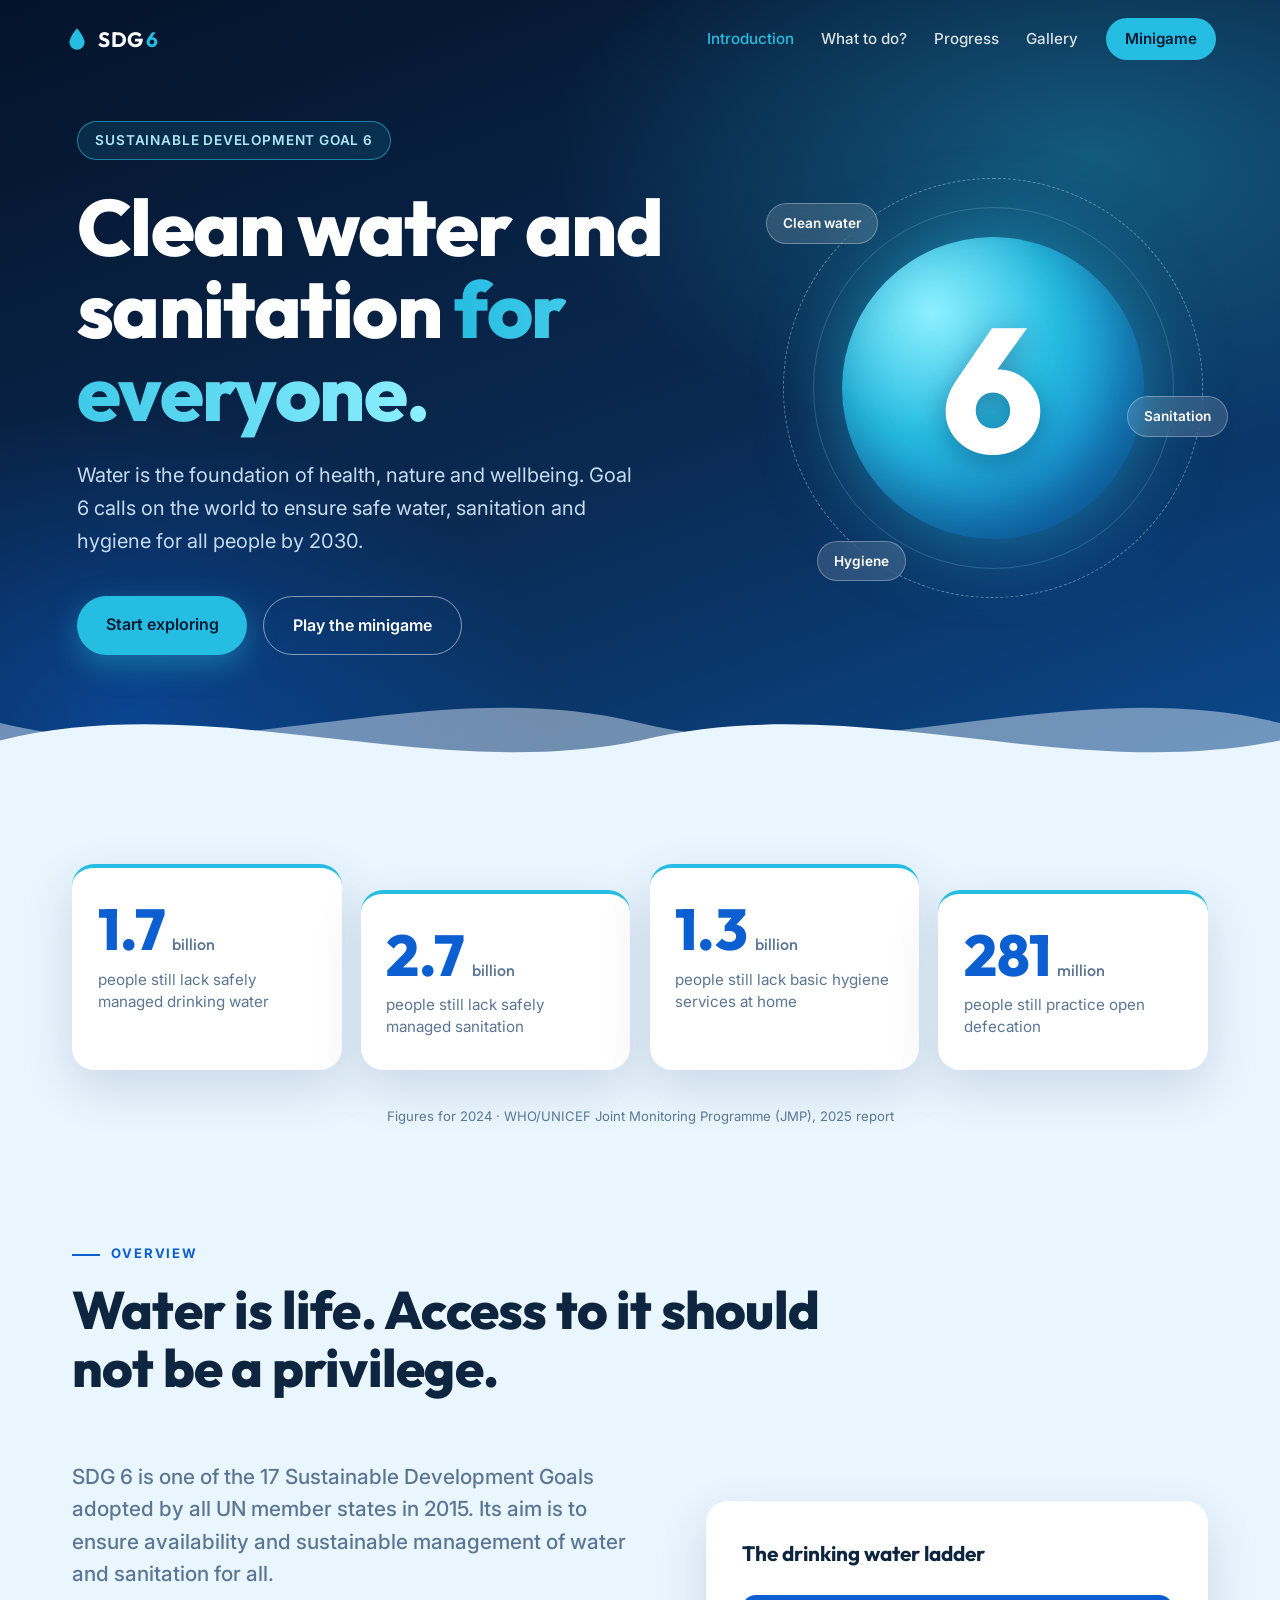
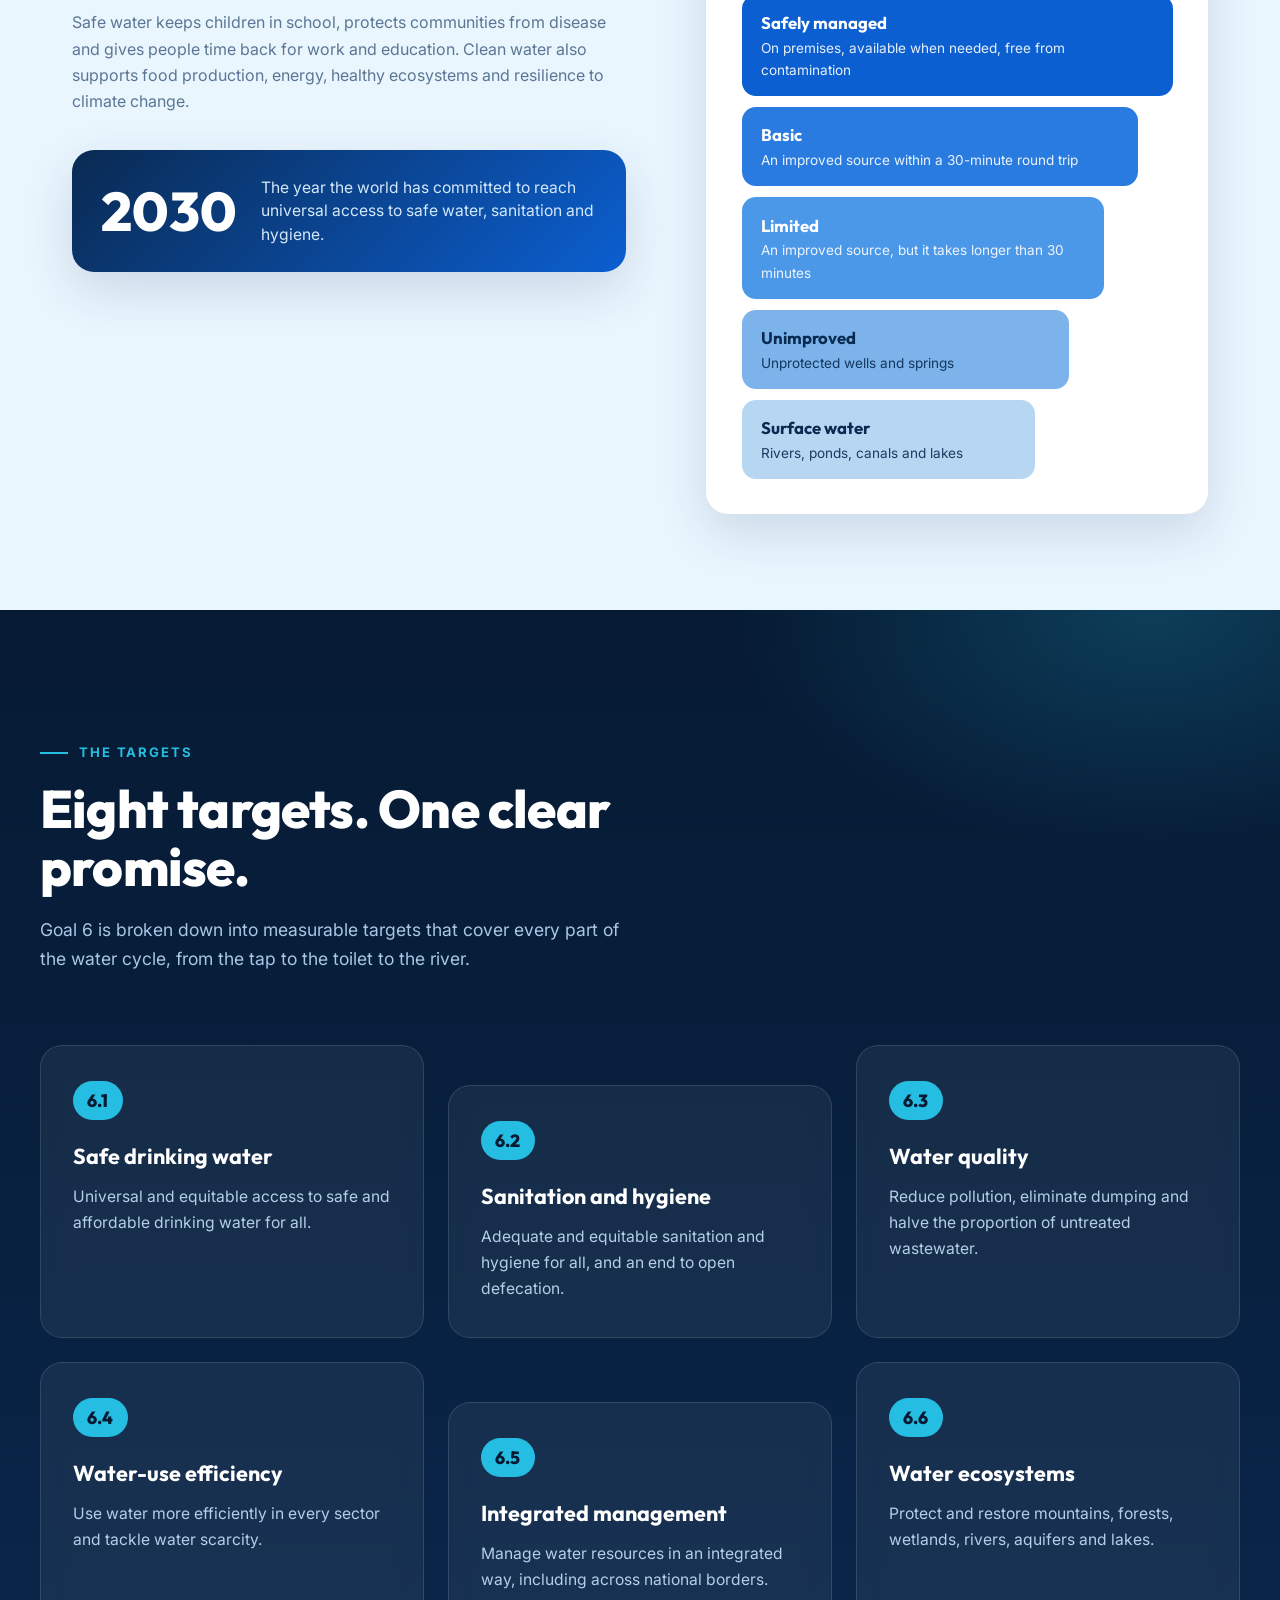
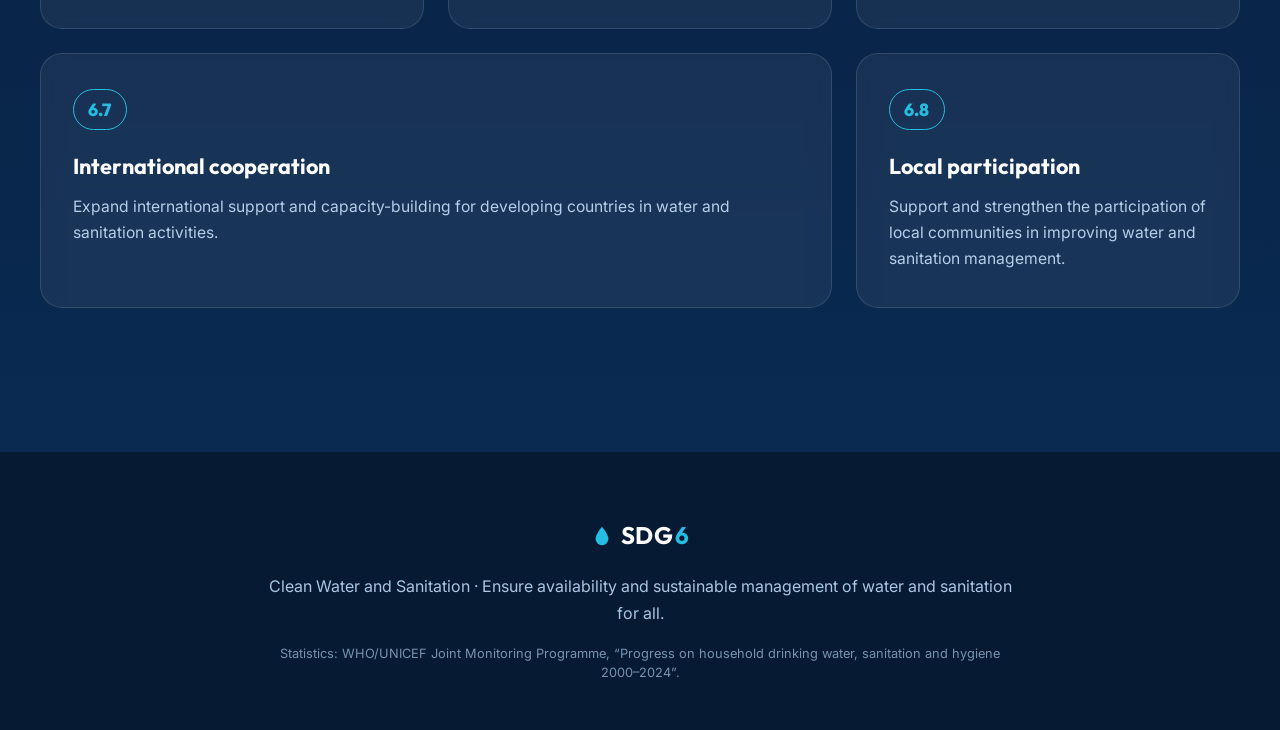
==== commit 396e9ff4: "domen slika fix.html" ====
--- a/index.html
+++ b/index.html
@@ -325,7 +325,7 @@
             <figcaption><h3>Maks</h3><p>2. year of school of electrical engineering and computer science, co.creator of this site. My goal is to make body of waters cleaner.</p></figcaption>
           </figure>
           <figure class="photo reveal" style="--d:.1s">
-            <img src="GitSlike/1000017755.jpg" alt="me#2" loading="lazy">
+            <img src="GitSlike/Galerija10.jpg" alt="me#2" loading="lazy">
             <figcaption><h3>Domen</h3><p>2. year of school of electrical engineering and computer science, co.creator of this site. My goal is to reduce the amount of water in households.</p></figcaption>
           </figure>
           <figure class="photo reveal" style="--d:.2s">
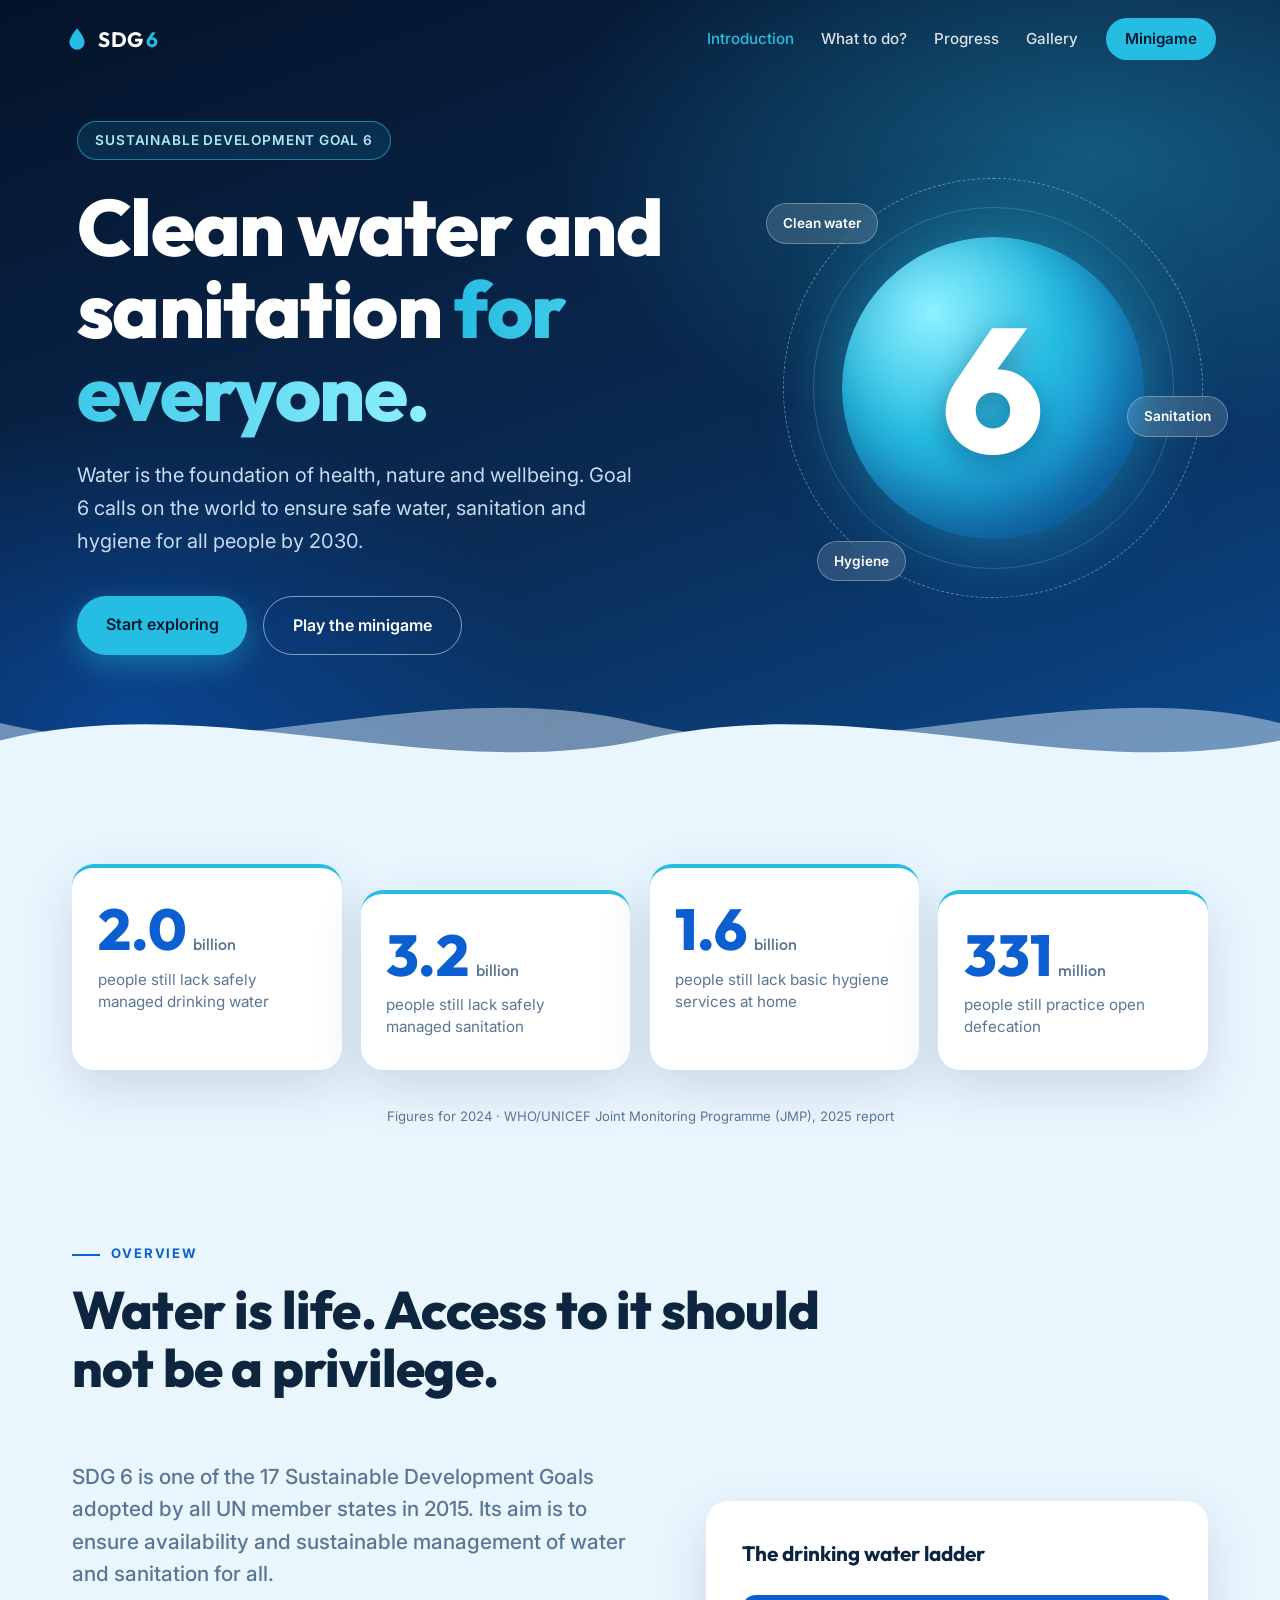
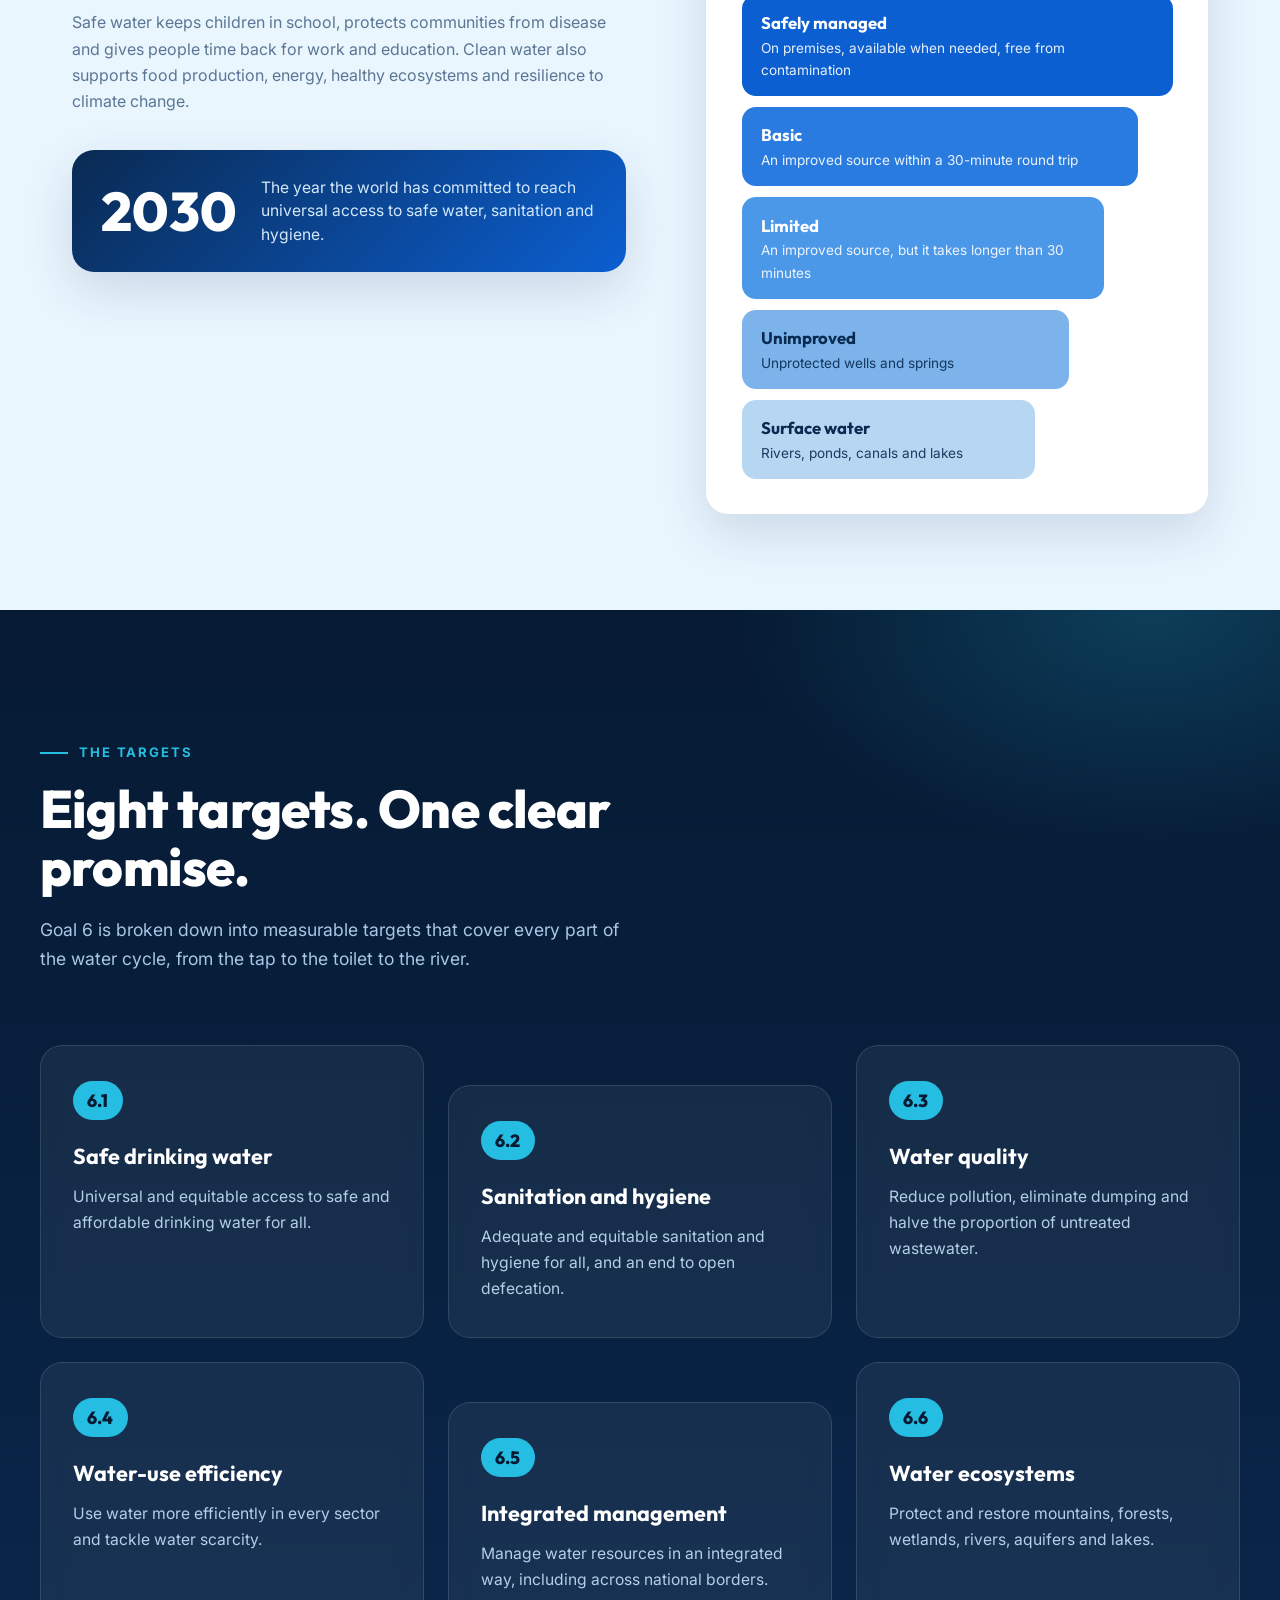
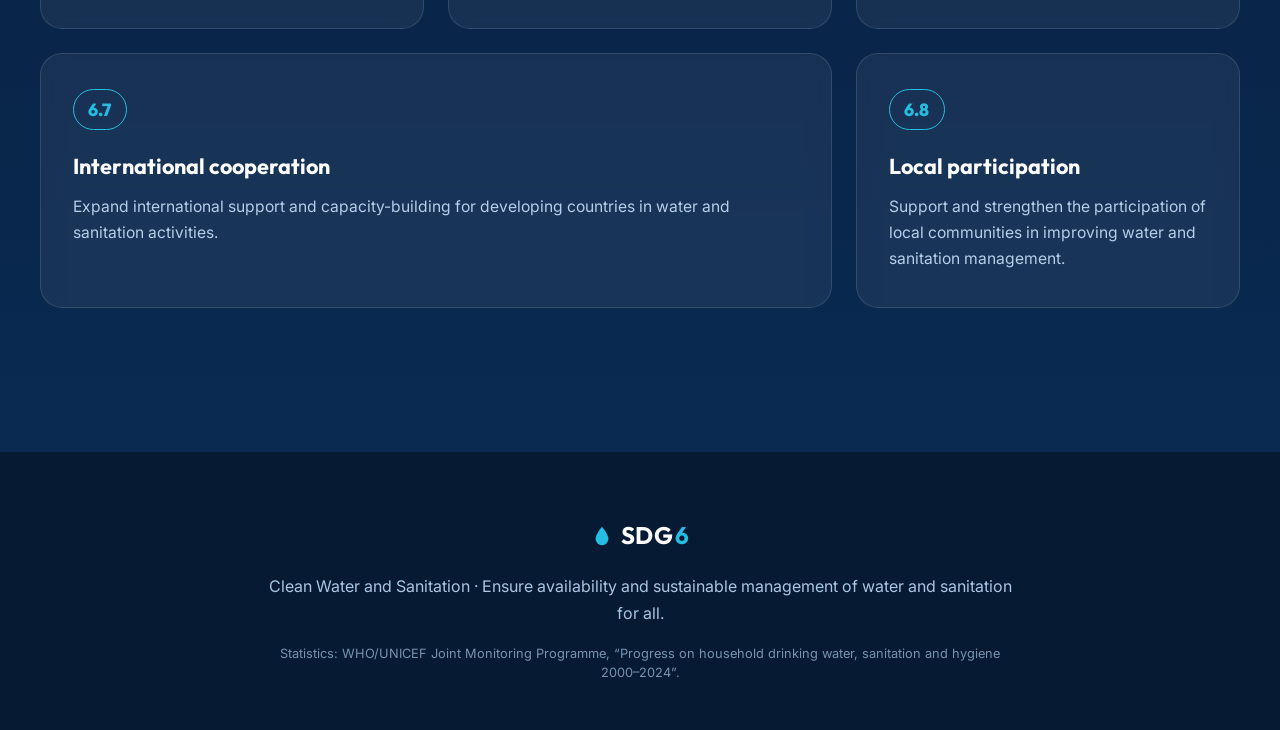
==== commit c55de7f0: "Update index.html" ====
--- a/index.html
+++ b/index.html
@@ -297,7 +297,7 @@
             <figcaption><h3>Even if it's dirty</h3><p>SDG 6 also battles against water scarcity and not just drinkable water. This mostly applies to nature which doesn't need water as clean as a human.</p></figcaption>
           </figure>
           <figure class="photo reveal">
-            <img src="https://picsum.photos/id/1043/800/600" alt="forest" loading="lazy">
+            <img src="https://i.pinimg.com/736x/41/9d/56/419d56cbc9420520d3eadc87b4f65d0f.jpg" alt="forest" loading="lazy">
             <figcaption><h3>The result</h3><p>If it all goes to plan, clean rivers, thriving wetlands, restored forests, and healthy wildlife habitats flourish without pollution or drought.</p></figcaption>
           </figure>
           <figure class="photo reveal" style="--d:.1s">
